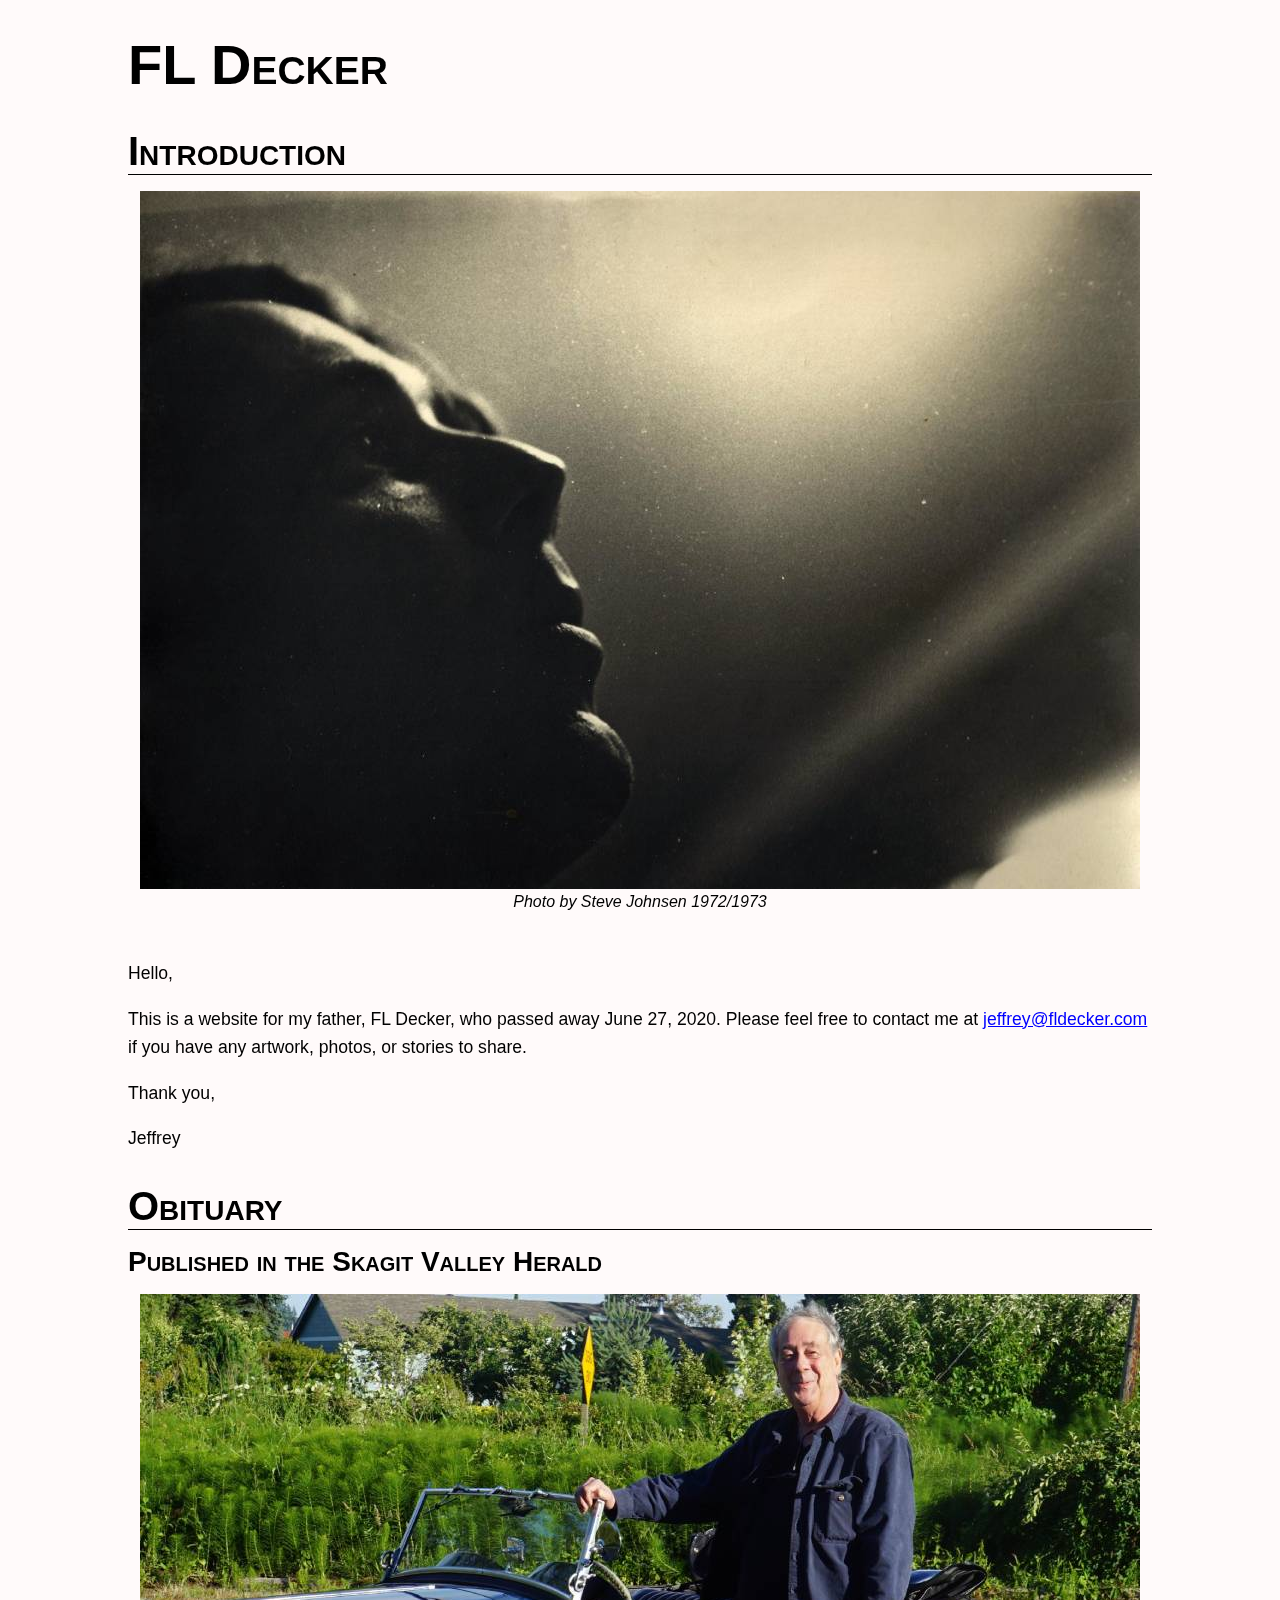
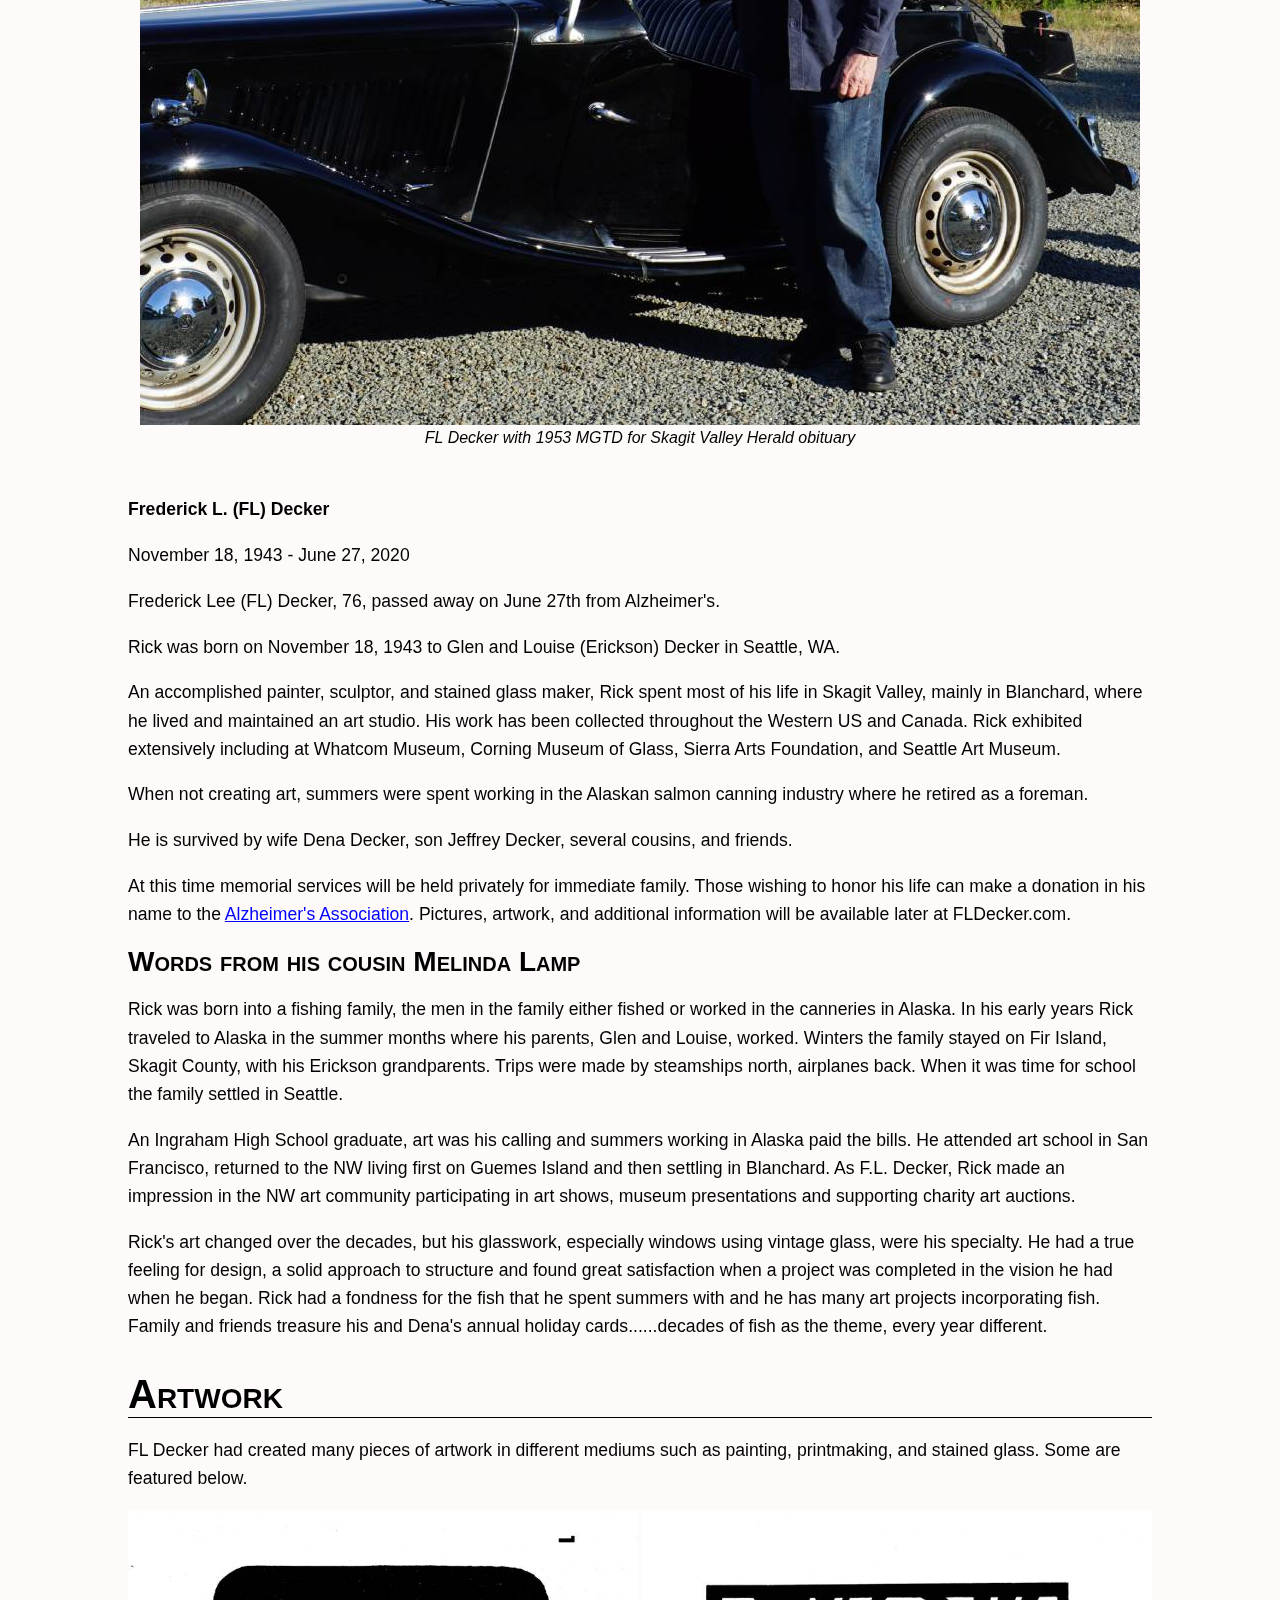
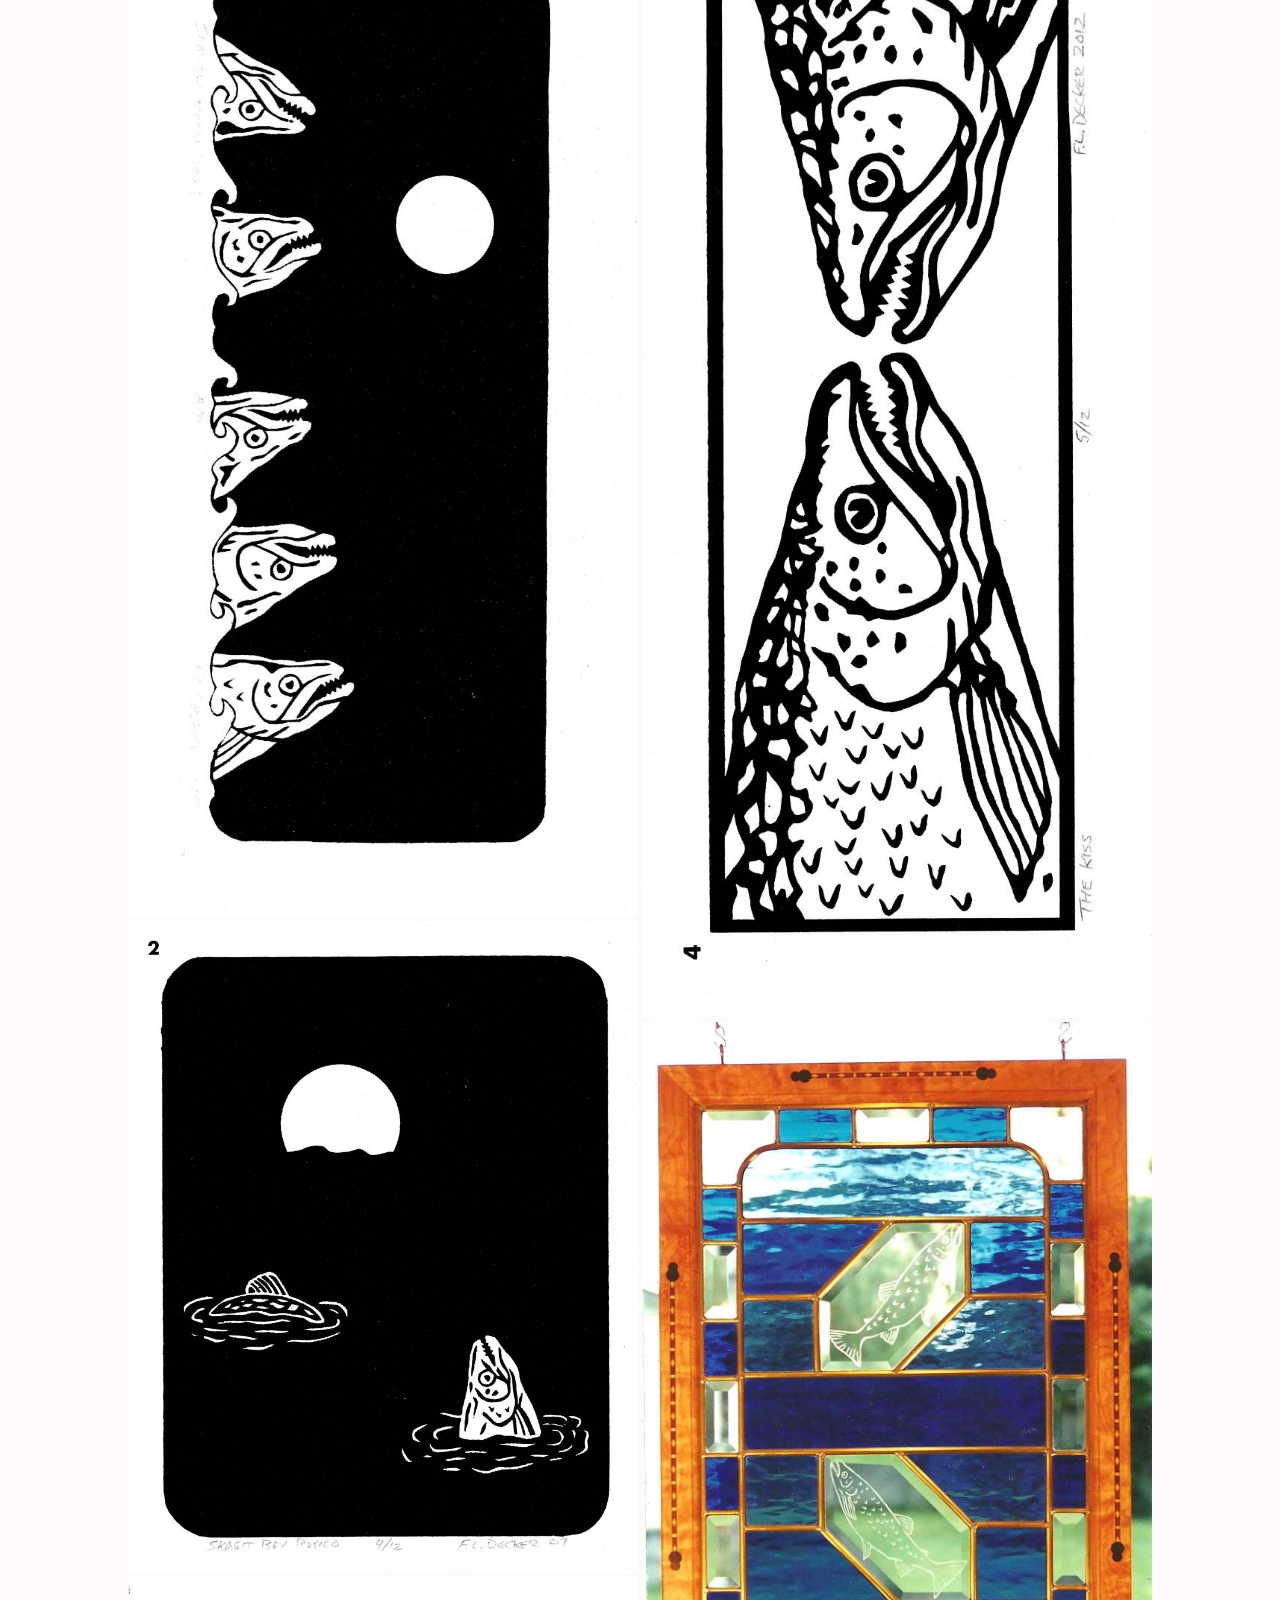
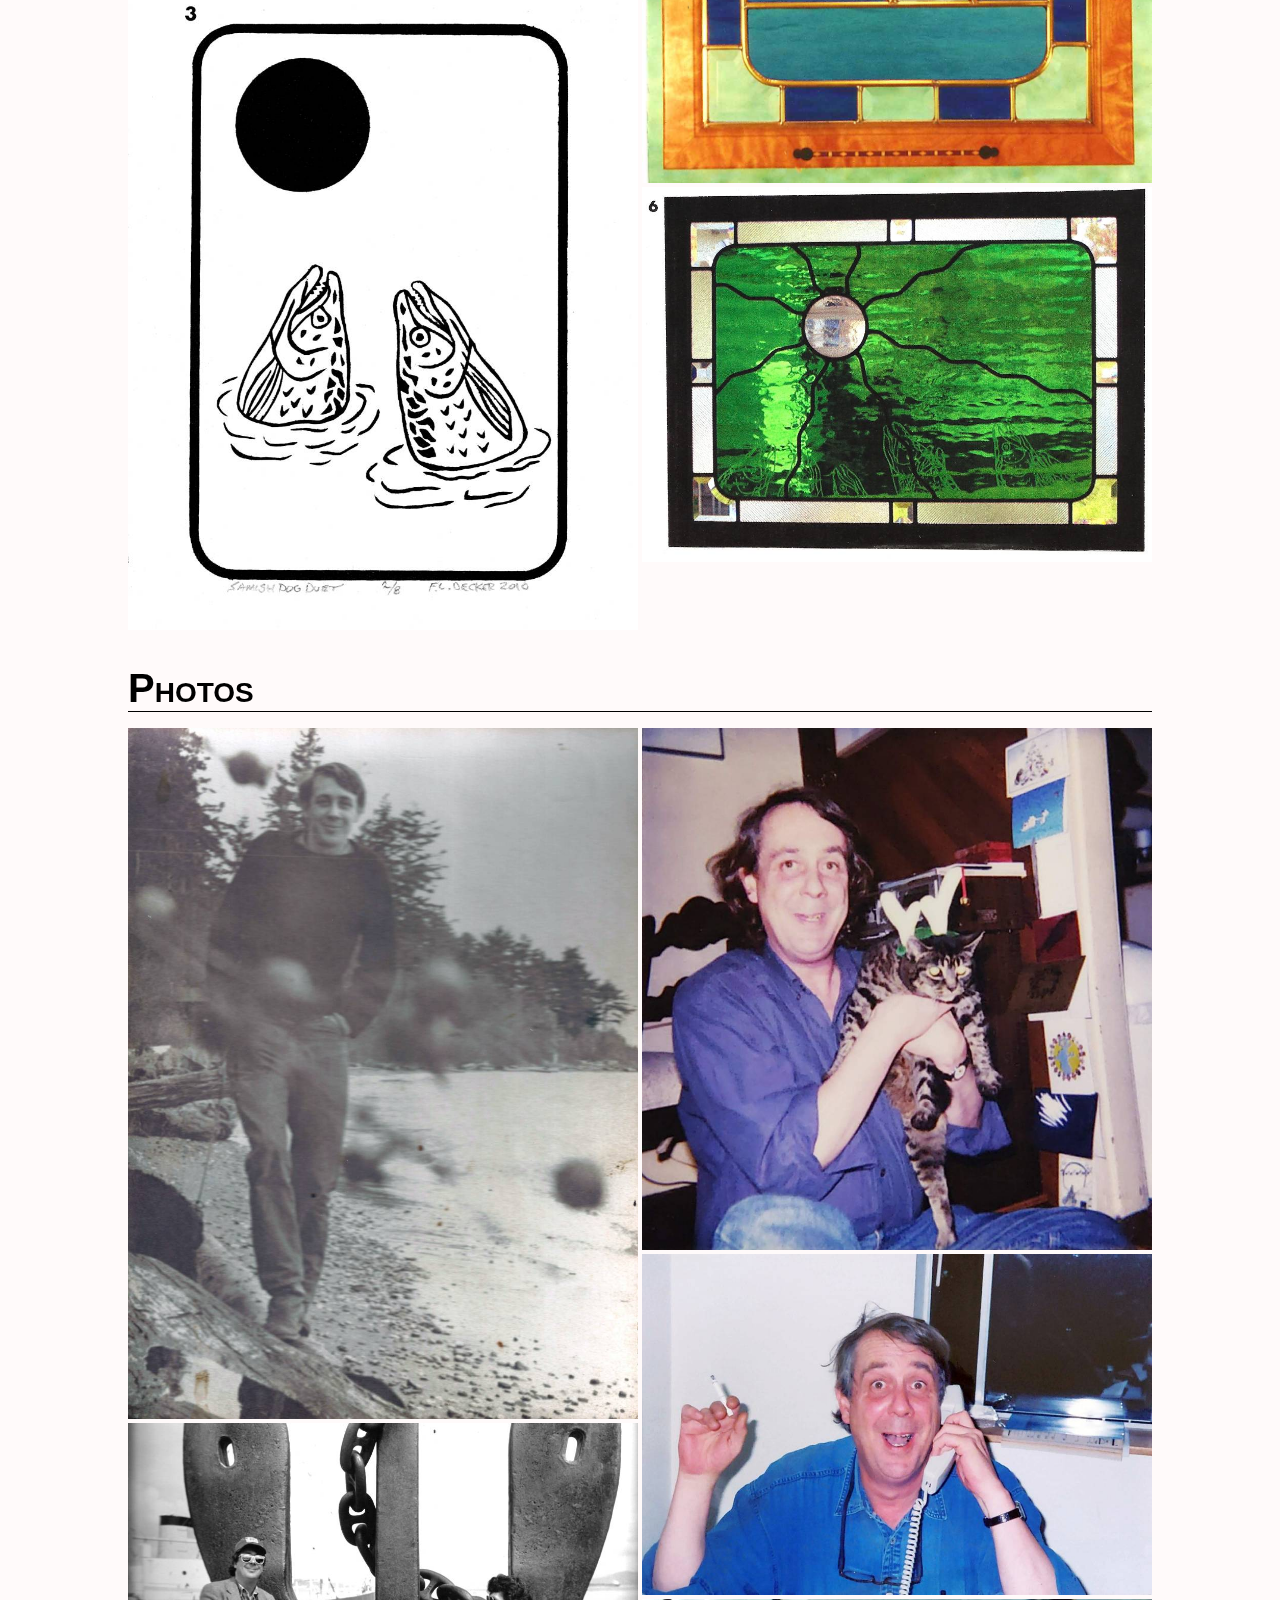
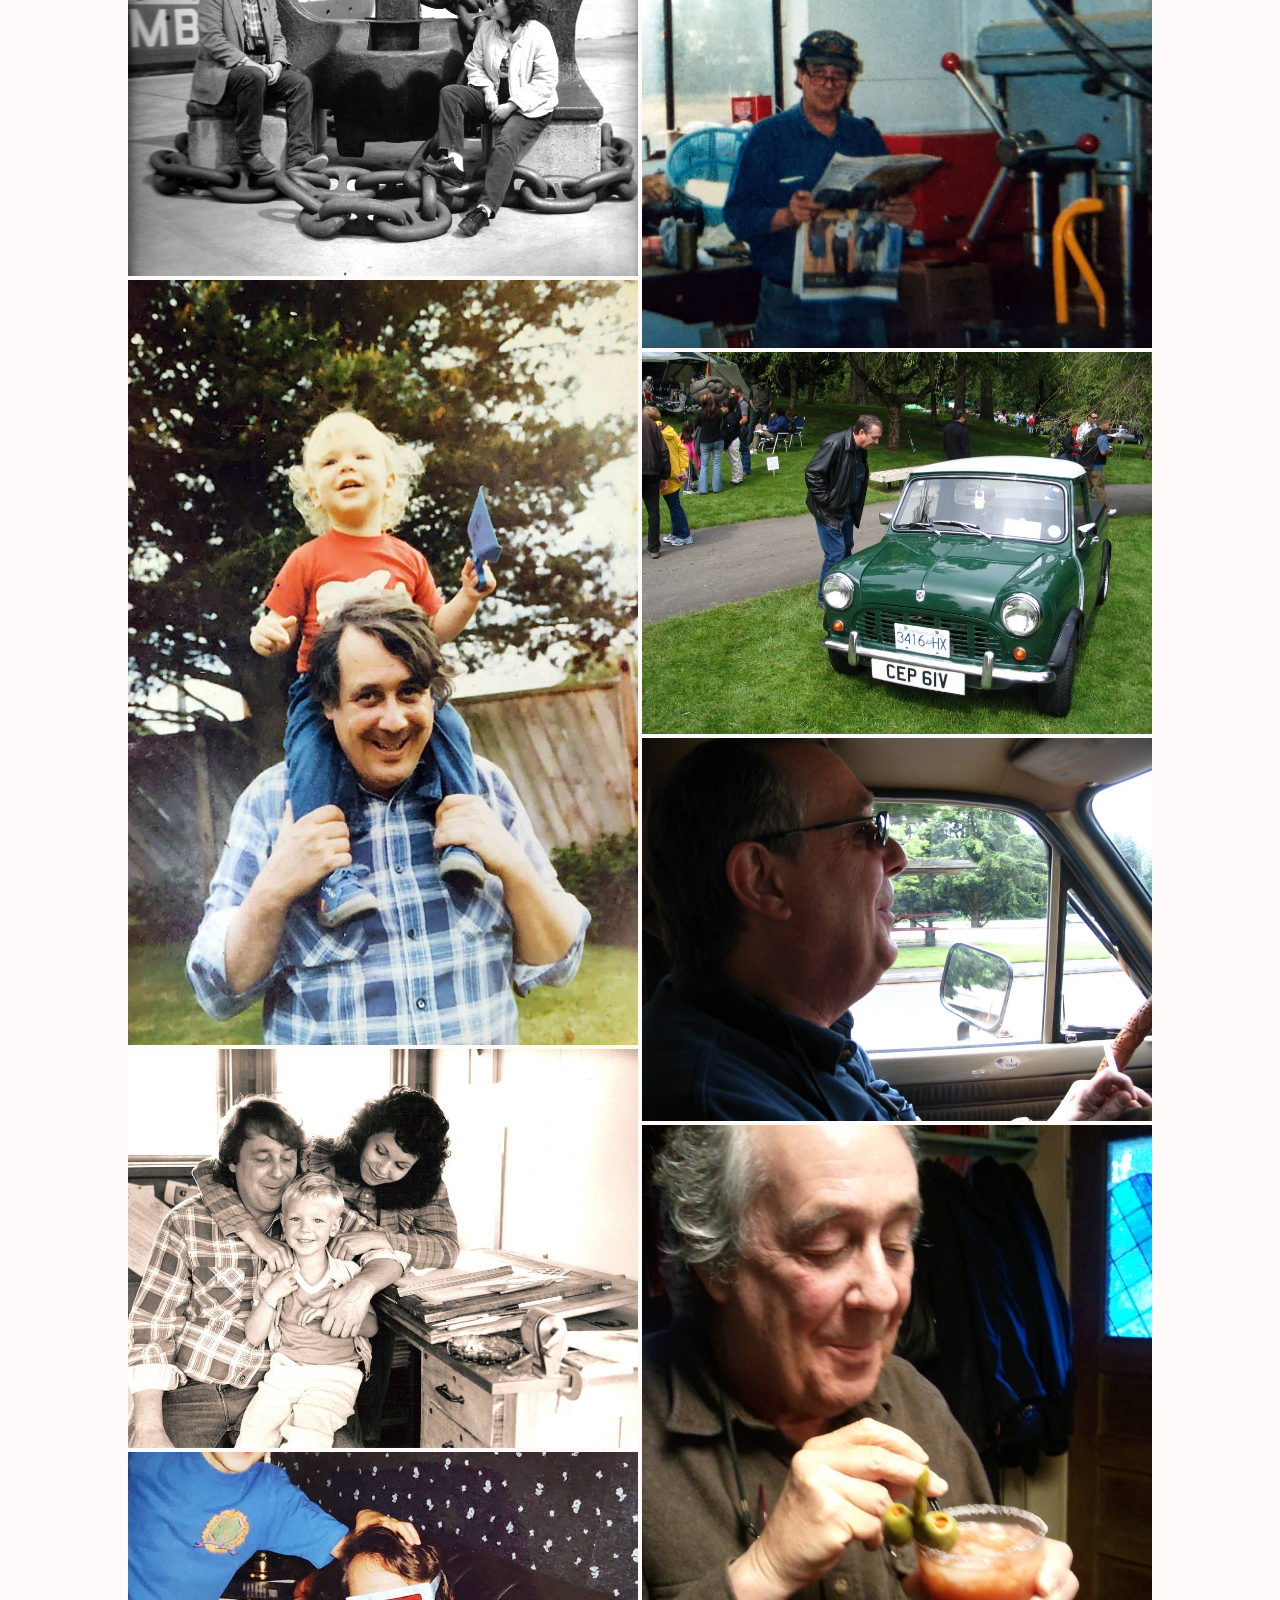
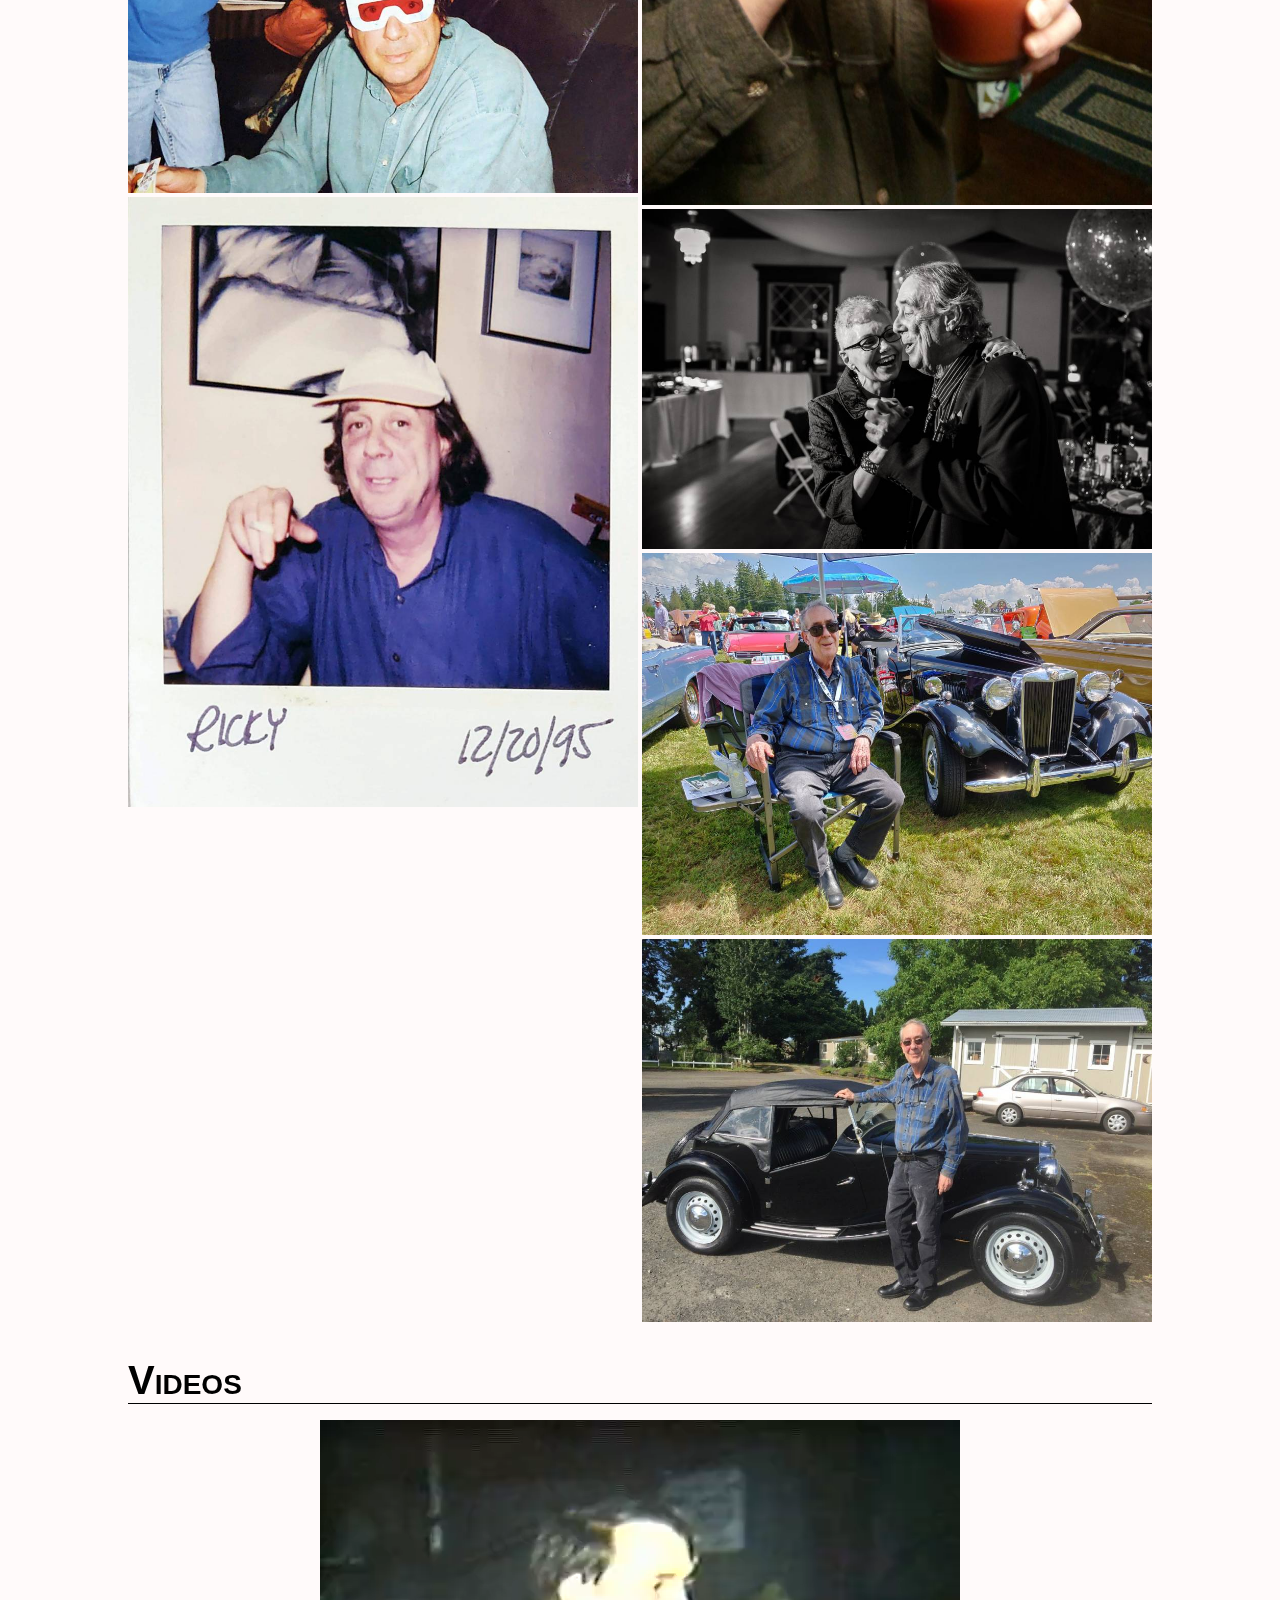
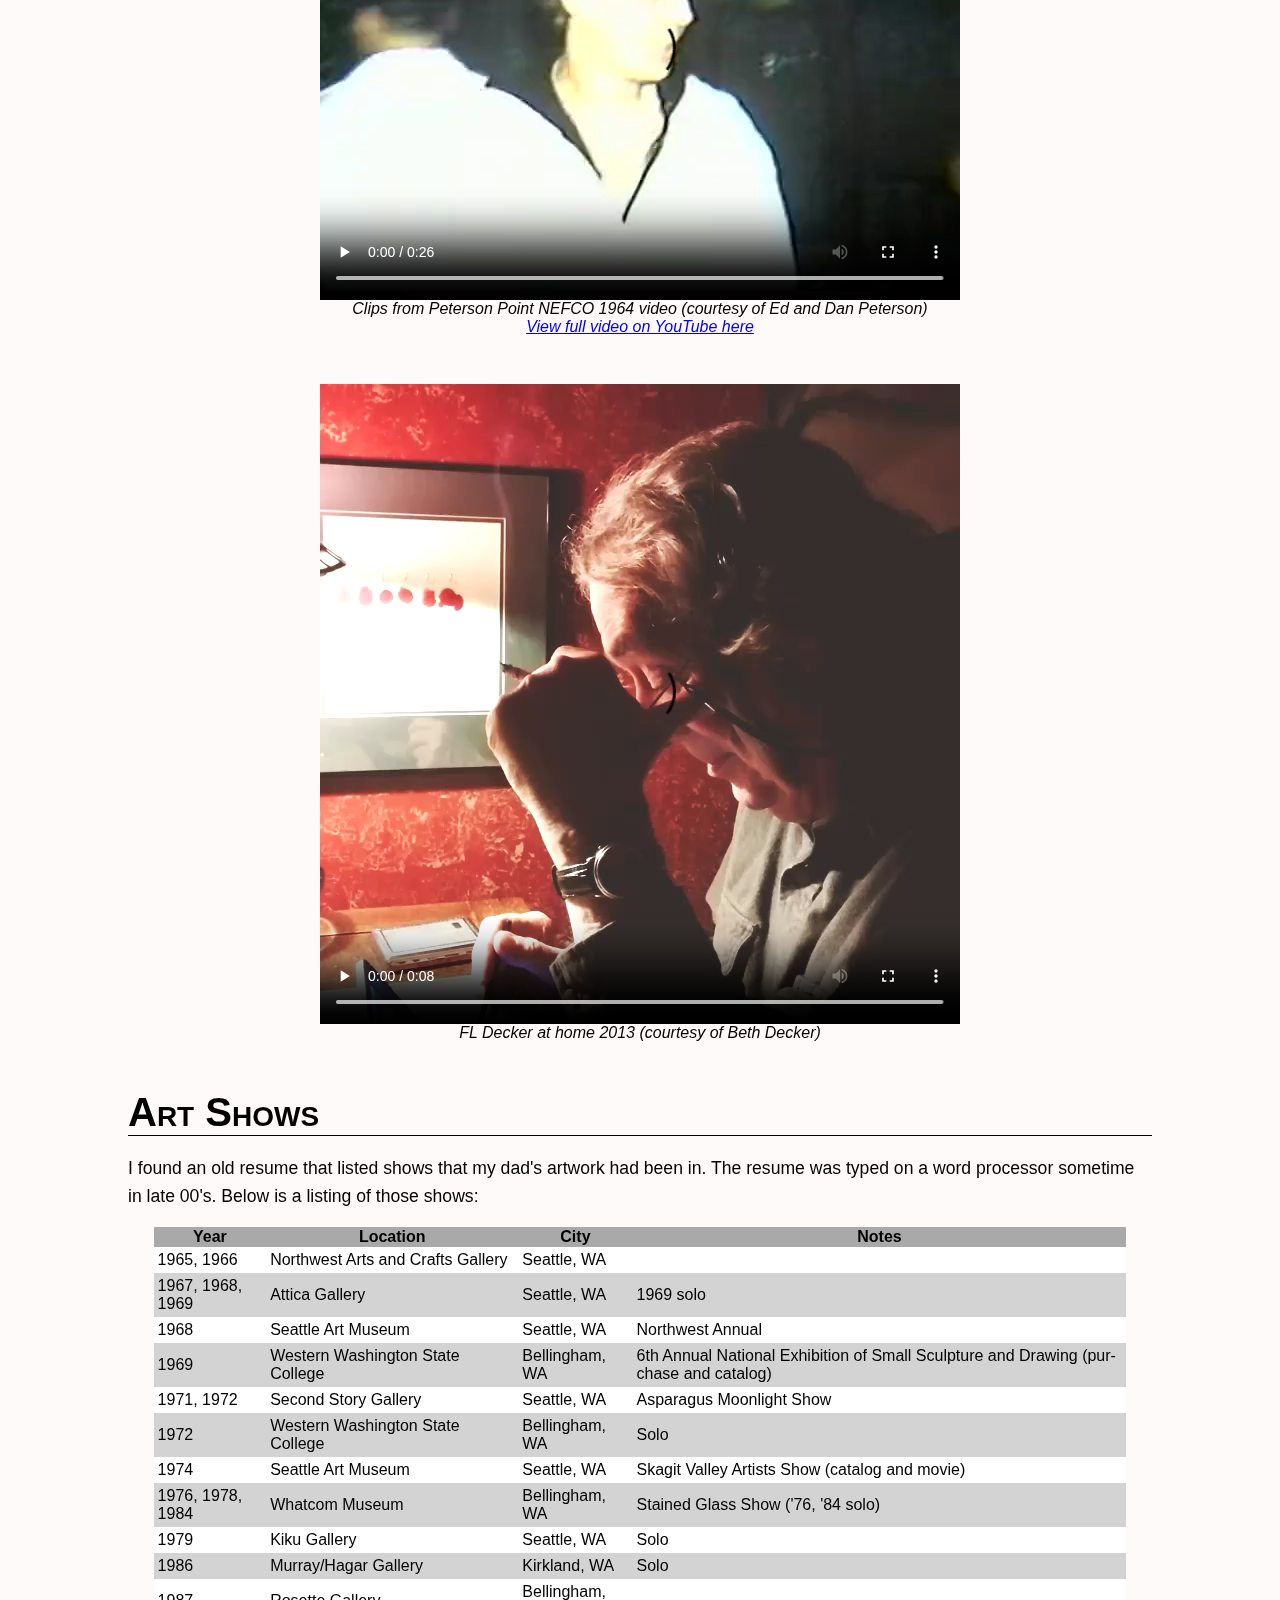
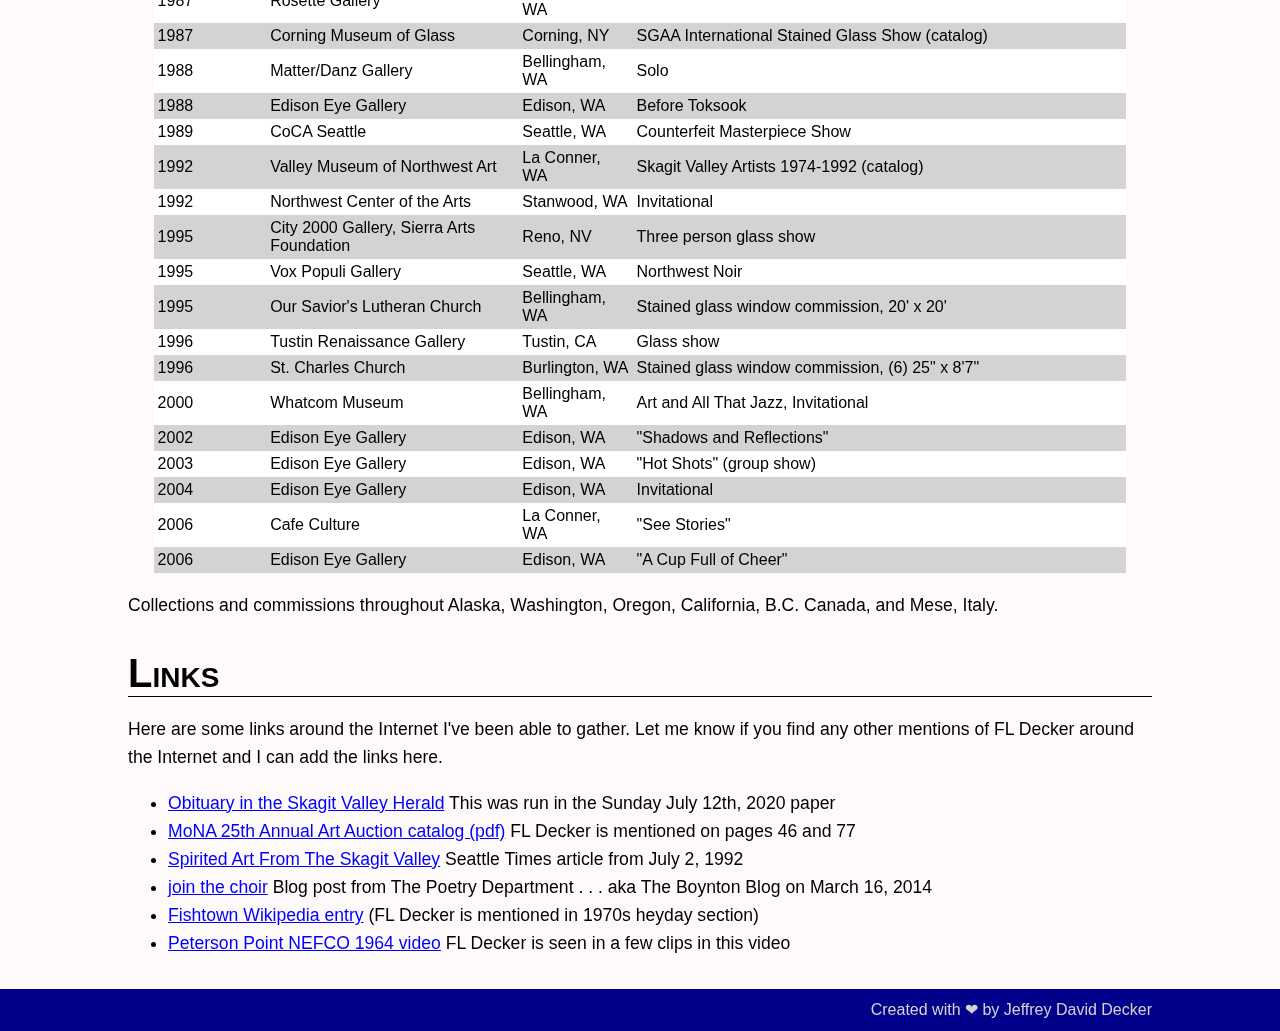
==== index.html @ d223892b "Fixed capitalization in alt text" ====
<!DOCTYPE html>
<html lang="en" id="top">
    <head>
        <title>FL Decker</title>
        <meta charset="utf-8">
        <link rel="icon" type="image/x-icon" herf="/favicon.ico">
        <link rel="stylesheet" href="/style.css">
        <meta name="viewport" content="width=device-width, initial-scale=1">
        <meta name="description" content="FL Decker was an accomplished painter, sculptor, and stained glass maker from Skagit Valley. He passed away June 27, 2020.">
        <meta name="keywords" content="FL Decker, F.L. Decker, Frederick L Decker, Frederick Lee Decker, Rick Decker">
        <meta name="author" content="Jeffrey David Decker">
        <meta property="og:image" content="https://www.fldecker.com/fldecker%20photo%20by%20steve%20johnsen%201972%20or%201973.jpg">
        <meta property="og:title" content="FL Decker">
        <meta property="og:description" content="FL Decker was an accomplished painter, sculptor, and stained glass maker from Skagit Valley. He passed away June 27, 2020.">
        <meta property="og:url" content="https://www.fldecker.com">
        <meta property="og:type" content="profile">
    </head>
    <body>
        <div class="main">
            <header>
                <h1>FL Decker</h1>
            </header>
            <main>
                <h2 id="introduction">Introduction</h2>
                <figure class="image-caption">
                    <img src="/fldecker%20photo%20by%20steve%20johnsen%201972%20or%201973.jpg" title="Photo by Steve Johnsen 1972/1973" alt="FL Decker staring to the upper right in a grainy sepia toned photograph">
                    <figcaption>Photo by Steve Johnsen 1972/1973</figcaption>
                </figure>
                <p>Hello,</p>
                <p>This is a website for my father, FL Decker, who passed away June 27, 2020. Please feel free to contact me at <a href="mailto:jeffrey@fldecker.com">jeffrey@fldecker.com</a> if you have any artwork, photos, or stories to share.</p>
                <p>Thank you,</p>
                <p>Jeffrey</p>

                <h2 id="obituary">Obituary</h2>
                <h3>Published in the Skagit Valley Herald</h3>
                <figure class="image-caption">
                    <img src="/fldecker%201953mgtd%20obituary%20photo.jpg" title="FL Decker with 1953 MGTD for Skagit Valley Herald obituary" alt="FL Decker standing next to his 1953 MGTD in a gravel parking lot">
                    <figcaption>FL Decker with 1953 MGTD for Skagit Valley Herald obituary</figcaption>
                </figure>
                <p><strong>Frederick L. (FL) Decker</strong></p>
                <p>November 18, 1943 - June 27, 2020</p>
                <p>Frederick Lee (FL) Decker, 76, passed away on June 27th from Alzheimer's.</p>
                <p>Rick was born on November 18, 1943 to Glen and Louise (Erickson) Decker in Seattle, WA.</p>
                <p>An accomplished painter, sculptor, and stained glass maker, Rick spent most of his life in Skagit Valley, mainly in Blanchard, where he lived and maintained an art studio. His work has been collected throughout the Western US and Canada. Rick exhibited extensively including at Whatcom Museum, Corning Museum of Glass, Sierra Arts Foundation, and Seattle Art Museum.</p>
                <p>When not creating art, summers were spent working in the Alaskan salmon canning industry where he retired as a foreman.</p>
                <p>He is survived by wife Dena Decker, son Jeffrey Decker, several cousins, and friends.</p>
                <p>At this time memorial services will be held privately for immediate family. Those wishing to honor his life can make a donation in his name to the <a href="https://www.alz.org/alzwa">Alzheimer's Association</a>. Pictures, artwork, and additional information will be available later at FLDecker.com.</p>

                <h3>Words from his cousin Melinda Lamp</h3>
                <p>Rick was born into a fishing family, the men in the family either fished or worked in the canneries in Alaska. In his early years Rick traveled to Alaska in the summer months where his parents, Glen and Louise, worked. Winters the family stayed on Fir Island, Skagit County, with his Erickson grandparents. Trips were made by steamships north, airplanes back. When it was time for school the family settled in Seattle.</p>
                <p>An Ingraham High School graduate, art was his calling and summers working in Alaska paid the bills. He attended art school in San Francisco, returned to the NW living first on Guemes Island and then settling in Blanchard. As F.L. Decker, Rick made an impression in the NW art community participating in art shows, museum presentations and supporting charity art auctions.</p>
                <p>Rick's art changed over the decades, but his glasswork, especially windows using vintage glass, were his specialty. He had a true feeling for design, a solid approach to structure and found great satisfaction when a project was completed in the vision he had when he began. Rick had a fondness for the fish that he spent summers with and he has many art projects incorporating fish. Family and friends treasure his and Dena's annual holiday cards......decades of fish as the theme, every year different.</p>

                <h2 id="artwork">Artwork</h2>
                <p>FL Decker had created many pieces of artwork in different mediums such as painting, printmaking, and stained glass. Some are featured below.</p>
                <div class="image-grid">
                    <img src="/artwork/1.%20Samish%20Moon%20Dogs.jpg" title="&quot;Samish Moon Dogs&quot; edition of 12, matted and framed 8&quot; x 13&quot;" alt="Black and white print with 5 salmon heads looking at a moon" loading="lazy">
                    <img src="/artwork/2.%20Skagit%20Bay%20Romeo.jpg" title="&quot;Skagit Bay Romeo&quot; edition of 12, matted and framed 11½&quot; x 9½&quot;" alt="Black and white print with a salmon that has it's head out of the water looking at a moon" loading="lazy">
                    <img src="/artwork/3.%20Samish%20Dog%20Duet.jpg" title="&quot;Samish Dog Duet&quot; edition of 8, matted and framed 8½&quot; x 11&quot;" alt="Black and white print with two salmon with just their heads out of the water looking at the moon" loading="lazy">
                    <img src="/artwork/4.%20The%20Kiss.jpg" title="&quot;The Kiss&quot; edition of 8, matted and framed 8&quot; x 13&quot;" alt="Black and white print with two salmon facing each other very close" loading="lazy">
                    <img src="/artwork/5.%20On%20The%20Way%20Home.jpg" title="&quot;On The Way Home&quot; stained, beveled, etched glass, brass came. Frame: maple with inlays. Size: 27½&quot;h x 18½&quot;w" alt="Photograph of a stained glass window featuring two salmon in it" loading="lazy">
                    <img src="/artwork/6.%20Samish%20Moon%20Dogs.jpg" title="&quot;Samish Moon Dogs&quot; stained, beveled, etched glass, brass came. Frame: oak with inlays. Size: 22½&quot;h x 30½&quot;w" alt="Photograph of a stained glass window with 5 salmon heads looking at a moon" loading="lazy">
                </div>

                <h2 id="photos">Photos</h2>
                <div class="image-grid">
                    <img src="/photos/guemes%20in%20his%2020s.jpg" title="Guemes Island in his 20's" alt="FL Decker walking along the beach aged in his early 20's" loading="lazy">
                    <img src="/photos/rick%20and%20dena%20anchor.jpg" title="Sitting on large anchor in Astoria, OR with Dena" alt="FL Decker sitting on a large anchor with Dena Decker" loading="lazy">
                    <img src="/photos/carrying%20me.jpg" title="Carrying me as a child" alt="FL Decker carrying me as a young child piggy back style" loading="lazy">
                    <img src="/photos/family%20portrait.jpg" title="Family portrait in his studio office" alt="FL Decker sitting next to Dena Decker with me sitting on his lap as a young child" loading="lazy">
                    <img src="/photos/red%20glasses.jpg" title="Being silly with red glasses" alt="FL Decker wearing paper red goggles facing the camera while I'm holding his head" loading="lazy">
                    <img src="/photos/hat%201995.jpg" title="Wearing a hat in 1995" alt="FL Decker wearing a hat with artwork behind him in a scanned Polaroid picture" loading="lazy">
                    <img src="/photos/holding%20mama%20kitty%201995.jpg" title="Holding Mama Kitty in 1995" alt="FL Decker holding a tabby cat. The cat is wearing a hat with raindeer antlers." loading="lazy">
                    <img src="/photos/on%20the%20phone.jpg" title="On the phone at work" alt="FL Decker in an office with a phone to his ear, a cigarette in his hand, and an excited expression" loading="lazy">
                    <img src="/photos/working%20in%20petersburg%201999.jpg" title="Working in Petersburg, AK 1999" alt="FL Decker wearing a hat and reading a newspaper in a machine shop" loading="lazy">
                    <img src="/photos/all%20british%20field%20meet%202005.jpg" title="At the All British Field Meet in Vancouver, BC 2005" alt="FL Decker looking at an older Mini Cooper car parked in grass" loading="lazy">
                    <img src="/photos/driving.jpg" title="While driving with photo taken from the passenger side" alt="FL Decker driving a vehicle with sunglasses on" loading="lazy">
                    <img src="/photos/blood%20mary%202011.jpg" title="Drinking a bloody mary in 2011" alt="FL Decker is about a take a sip of a bloody mary drink" loading="lazy">
                    <img src="/photos/wedding%20reception%202017.jpg" title="At my wedding reception 2017" alt="FL Decker and Dena Decker slow dancing" loading="lazy">
                    <img src="/photos/skagit%20valley%20casino%20car%20show%202019.jpg" title="Skagit Valley Casino car show in 2019" alt="FL Decker sitting in a camping chair next to his MGTD that is parked in the grass" loading="lazy">
                    <img src="/photos/with%20mgtd%202.jpg" title="Picture with his 1953 MGTD" alt="FL Decker standing next to his MGTD in a parking lot" loading="lazy">
                </div>

                <h2 id="videos">Videos</h2>
                <figure class="image-caption">
                    <video controls preload="metadata">
                        <source src="/videos/peterson%20point%20nefco%201964%20fldecker%20clip.mp4" type="video/mp4">
                        <p>Sorry, your browser doesn't support embedded videos. <a href="/videos/peterson%20point%20nefco%201964%20fldecker%20clip.mp4">You can download the video here.</a></p>
                    </video>
                    <figcaption>Clips from Peterson Point NEFCO 1964 video (courtesy of Ed and Dan Peterson)<br><a href="https://www.youtube.com/watch?v=AKhd-8SLKMs">View full video on YouTube here</a></figcaption>
                </figure>

                <figure class="image-caption">
                    <video controls preload="metadata">
                        <source src="/videos/fldecker%20at%20home%202013.mp4" type="video/mp4">
                        <p>Sorry, your browser doesn't support embedded videos. <a href="/videos/fldecker%20at%20home%202013.mp4">You can download the video here.</a></p>
                    </video>
                    <figcaption>FL Decker at home 2013 (courtesy of Beth Decker)</figcaption>
                </figure>

                <h2 id="art-shows">Art Shows</h2>
                <p>I found an old resume that listed shows that my dad's artwork had been in. The resume was typed on a word processor sometime in late 00's. Below is a listing of those shows:</p>
                <table>
                    <thead>
                        <tr>
                            <th>Year</th>
                            <th>Location</th>
                            <th>City</th>
                            <th>Notes</th>
                        </tr>
                    </thead>
                    <tbody>
                        <tr>
                            <td>1965, 1966</td>
                            <td>Northwest Arts and Crafts Gallery</td>
                            <td>Seattle, WA</td>
                            <td></td>
                        </tr>
                        <tr>
                            <td>1967, 1968, 1969</td>
                            <td>Attica Gallery</td>
                            <td>Seattle, WA</td>
                            <td>1969 solo</td>
                        </tr>
                        <tr>
                            <td>1968</td>
                            <td>Seattle Art Museum</td>
                            <td>Seattle, WA</td>
                            <td>Northwest Annual</td>
                        </tr>
                        <tr>
                            <td>1969</td>
                            <td>Western Washington State College</td>
                            <td>Bellingham, WA</td>
                            <td>6th Annual National Exhibition of Small Sculpture and Drawing (purchase and catalog)</td>
                        </tr>
                        <tr>
                            <td>1971, 1972</td>
                            <td>Second Story Gallery</td>
                            <td>Seattle, WA</td>
                            <td>Asparagus Moonlight Show</td>
                        </tr>
                        <tr>
                            <td>1972</td>
                            <td>Western Washington State College</td>
                            <td>Bellingham, WA</td>
                            <td>Solo</td>
                        </tr>
                        <tr>
                            <td>1974</td>
                            <td>Seattle Art Museum</td>
                            <td>Seattle, WA</td>
                            <td>Skagit Valley Artists Show (catalog and movie)</td>
                        </tr>
                        <tr>
                            <td>1976, 1978, 1984</td>
                            <td>Whatcom Museum</td>
                            <td>Bellingham, WA</td>
                            <td>Stained Glass Show ('76, '84 solo)</td>
                        </tr>
                        <tr>
                            <td>1979</td>
                            <td>Kiku Gallery</td>
                            <td>Seattle, WA</td>
                            <td>Solo</td>
                        </tr>
                        <tr>
                            <td>1986</td>
                            <td>Murray/Hagar Gallery</td>
                            <td>Kirkland, WA</td>
                            <td>Solo</td>
                        </tr>
                        <tr>
                            <td>1987</td>
                            <td>Rosette Gallery</td>
                            <td>Bellingham, WA</td>
                            <td></td>
                        </tr>
                        <tr>
                            <td>1987</td>
                            <td>Corning Museum of Glass</td>
                            <td>Corning, NY</td>
                            <td>SGAA International Stained Glass Show (catalog)</td>
                        </tr>
                        <tr>
                            <td>1988</td>
                            <td>Matter/Danz Gallery</td>
                            <td>Bellingham, WA</td>
                            <td>Solo</td>
                        </tr>
                        <tr>
                            <td>1988</td>
                            <td>Edison Eye Gallery</td>
                            <td>Edison, WA</td>
                            <td>Before Toksook</td>
                        </tr>
                        <tr>
                            <td>1989</td>
                            <td>CoCA Seattle</td>
                            <td>Seattle, WA</td>
                            <td>Counterfeit Masterpiece Show</td>
                        </tr>
                        <tr>
                            <td>1992</td>
                            <td>Valley Museum of Northwest Art</td>
                            <td>La Conner, WA</td>
                            <td>Skagit Valley Artists 1974-1992 (catalog)</td>
                        </tr>
                        <tr>
                            <td>1992</td>
                            <td>Northwest Center of the Arts</td>
                            <td>Stanwood, WA</td>
                            <td>Invitational</td>
                        </tr>
                        <tr>
                            <td>1995</td>
                            <td>City 2000 Gallery, Sierra Arts Foundation</td>
                            <td>Reno, NV</td>
                            <td>Three person glass show</td>
                        </tr>
                        <tr>
                            <td>1995</td>
                            <td>Vox Populi Gallery</td>
                            <td>Seattle, WA</td>
                            <td>Northwest Noir</td>
                        </tr>
                        <tr>
                            <td>1995</td>
                            <td>Our Savior's Lutheran Church</td>
                            <td>Bellingham, WA</td>
                            <td>Stained glass window commission, 20' x 20'</td>
                        </tr>
                        <tr>
                            <td>1996</td>
                            <td>Tustin Renaissance Gallery</td>
                            <td>Tustin, CA</td>
                            <td>Glass show</td>
                        </tr>
                        <tr>
                            <td>1996</td>
                            <td>St. Charles Church</td>
                            <td>Burlington, WA</td>
                            <td>Stained glass window commission, (6) 25" x 8'7"</td>
                        </tr>
                        <tr>
                            <td>2000</td>
                            <td>Whatcom Museum</td>
                            <td>Bellingham, WA</td>
                            <td>Art and All That Jazz, Invitational</td>
                        </tr>
                        <tr>
                            <td>2002</td>
                            <td>Edison Eye Gallery</td>
                            <td>Edison, WA</td>
                            <td>"Shadows and Reflections"</td>
                        </tr>
                        <tr>
                            <td>2003</td>
                            <td>Edison Eye Gallery</td>
                            <td>Edison, WA</td>
                            <td>"Hot Shots" (group show)</td>
                        </tr>
                        <tr>
                            <td>2004</td>
                            <td>Edison Eye Gallery</td>
                            <td>Edison, WA</td>
                            <td>Invitational</td>
                        </tr>
                        <tr>
                            <td>2006</td>
                            <td>Cafe Culture</td>
                            <td>La Conner, WA</td>
                            <td>"See Stories"</td>
                        </tr>
                        <tr>
                            <td>2006</td>
                            <td>Edison Eye Gallery</td>
                            <td>Edison, WA</td>
                            <td>"A Cup Full of Cheer"</td>
                        </tr>
                    </tbody>
                </table>
                <p>Collections and commissions throughout Alaska, Washington, Oregon, California, B.C. Canada, and Mese, Italy.</p>

                <h2 id="links">Links</h2>
                <p>Here are some links around the Internet I've been able to gather. Let me know if you find any other mentions of FL Decker around the Internet and I can add the links here.</p>
                <ul>
                    <li><a href="https://www.legacy.com/obituaries/skagitvalleyherald/obituary.aspx?n=frederick-lee-decker-fl&pid=196468831">Obituary in the Skagit Valley Herald</a> This was run in the Sunday July 12th, 2020 paper</li>
                    <li><a href="links/17MONA003%20Catalog-04-WEB.pdf">MoNA 25th Annual Art Auction catalog (pdf)</a> FL Decker is mentioned on pages 46 and 77</li>
                    <li><a href="https://archive.seattletimes.com/archive/?date=19920702&slug=1500185">Spirited Art From The Skagit Valley</a> Seattle Times article from July 2, 1992</li>
                    <li><a href="https://thepoetrydepartment.wordpress.com/2014/03/16/join-the-choir/">join the choir</a> Blog post from The Poetry Department . . . aka The Boynton Blog on March 16, 2014</li>
                    <li><a href="https://en.wikipedia.org/wiki/Fishtown_(art_colony)#1970s_heyday">Fishtown Wikipedia entry</a> (FL Decker is mentioned in 1970s heyday section)</li>
                    <li><a href="https://www.youtube.com/watch?v=AKhd-8SLKMs">Peterson Point NEFCO 1964 video</a> FL Decker is seen in a few clips in this video</li>
                </ul>
            </main>
        </div>
        <div class="footer">
            <footer>
                <p>Created with ❤ by Jeffrey David Decker</p>
            </footer>
        </div>
    </body>
</html>
---- style.css ----
body {
    /* Use system font */
    font-family: -apple-system, BlinkMacSystemFont, "Segoe UI", Helvetica, Arial, sans-serif, "Apple Color Emoji", "Segoe UI Emoji";
    font-size: 1.1rem;
    color: black;
    background-color: snow;
    margin: 0;
    border: 0;
    padding: 0;
}

/* Layout elements */
header, main, footer {
    width: 90%;
    max-width: 1024px;
    margin: auto;
    display: block; /* Fix for IE11 */
}

.main, .footer {
    width: 100%;
    margin: auto;
}

.footer {
    margin-top: 2rem;
    padding-top: 0.5rem;
    padding-bottom: 0.5rem;
    background-color: darkblue;
    color: lightgray;
    font-size: 1rem;
}

.footer p {
    text-align: right;
    margin: auto;
}

/* Text headings */
h1, h2, h3 {
    margin-top: 2rem;
    margin-bottom: 0rem;
    font-variant: small-caps;
}

h1 {
    font-size: 3.5rem;
}

h2 {
    font-size: 2.5rem;
    border-bottom: 1px solid black;
}

h3 {
    font-size: 1.75rem;
    margin-top: 1rem;
}

a {
    color: blue;
    text-decoration: underline;
}

p, ul {
    line-height: 1.6;
}

table {
    margin-left: auto;
    margin-right: auto;
    border-spacing: 0;
    width: 95%;
    font-size: 1rem;
}

thead > tr {
    background: darkgray;
}

tbody > tr:nth-child(odd) {
    background: white;
}

tbody > tr:nth-child(even) {
    background: lightgray;
}

td {
    padding: 4px;
    hyphens: auto;
}

video {
    max-width: 90%;
    height: auto;
    display: block;
    margin-left: auto;
    margin-right: auto;
    margin-top: 1rem;
}

/* Image grid */
.image-grid {
    margin-top: 1rem;
    line-height: 0px;
    column-count: 2;
    column-gap: 4px;
}

.image-grid > img {
    width: 100%;
    height: auto;
    margin-bottom: 4px;
}

/* Image caption */
.image-caption {
    text-align: center;
    font-size: 1rem;
    font-style: italic;
    margin-left: auto;
    margin-right: auto;
    margin-bottom: 3rem;
}

.image-caption img {
    max-width: 100%;
    height: auto;
}

/* Media queries */
@media screen and (max-width: 425px) {
    .image-grid {
        column-count: 1;
    }
}

@media screen and (max-width: 375px) {
    table {
        font-size: 0.8rem;
    }
}
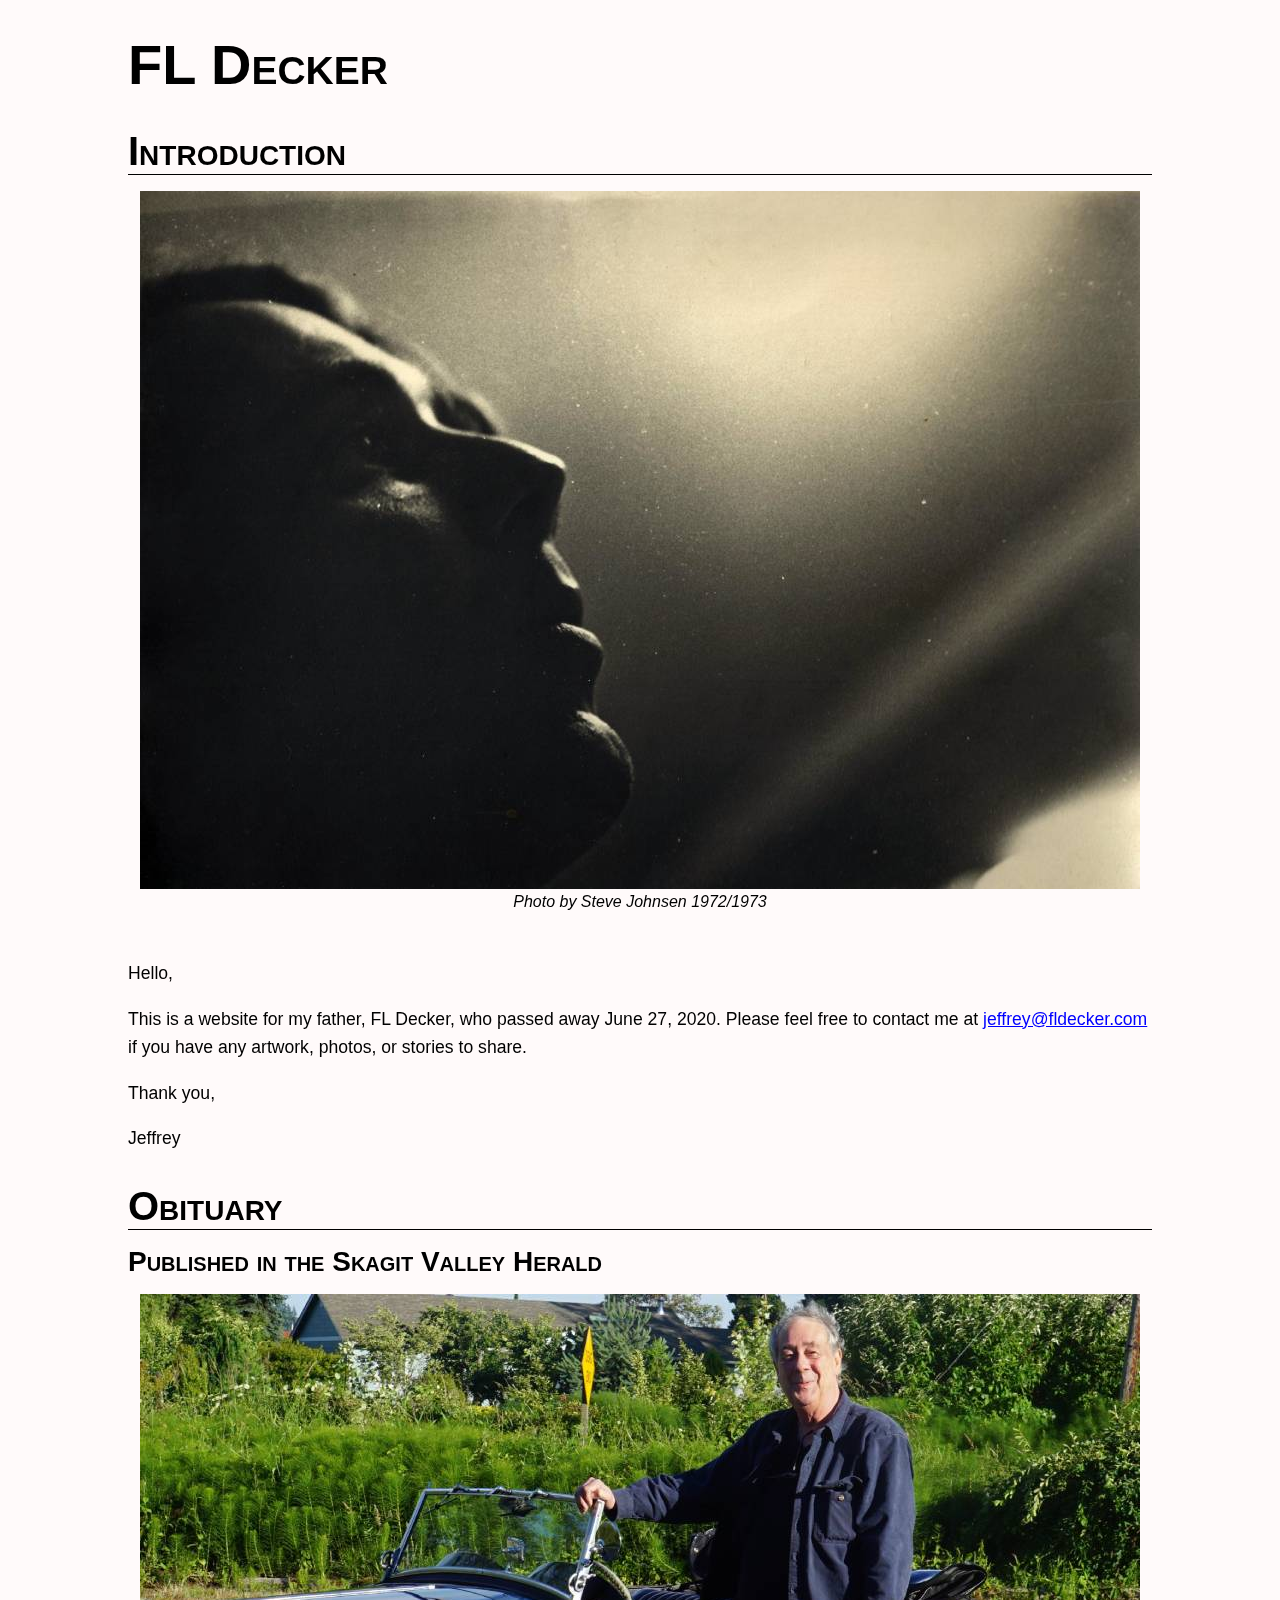
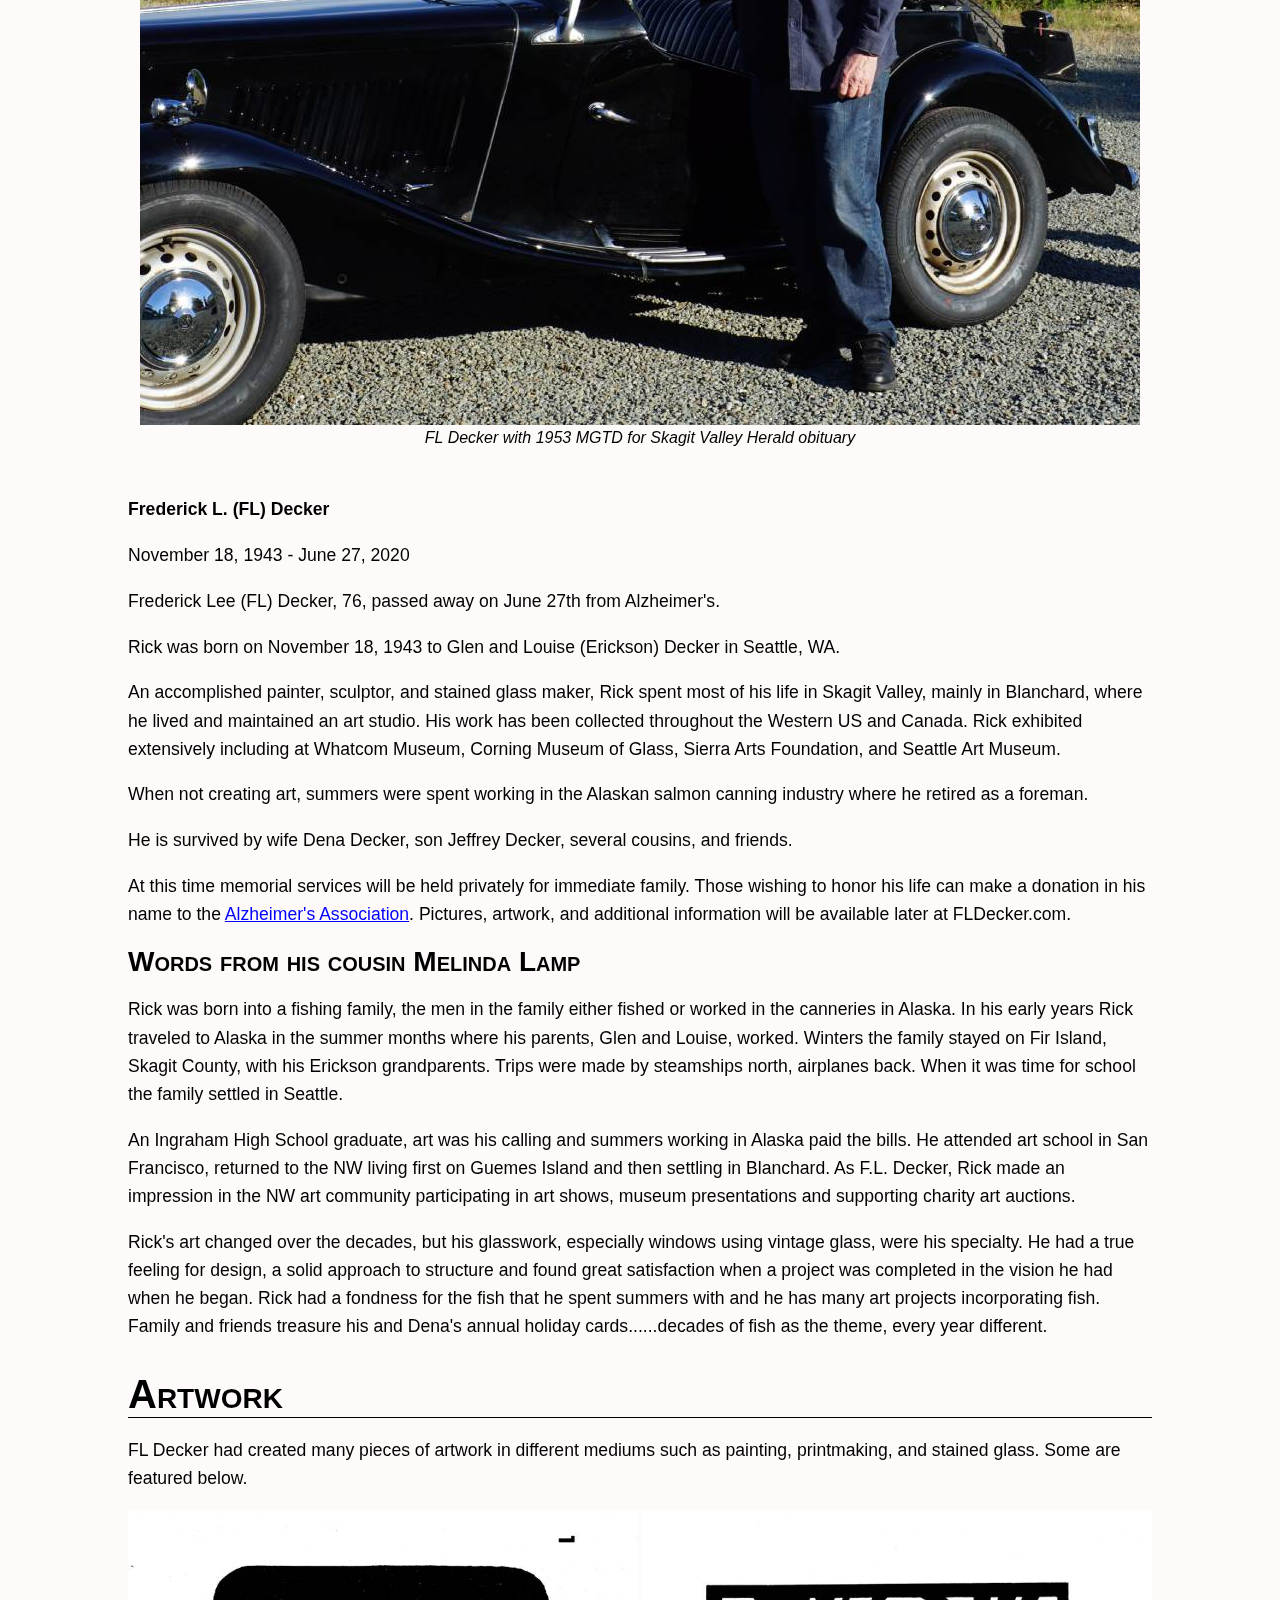
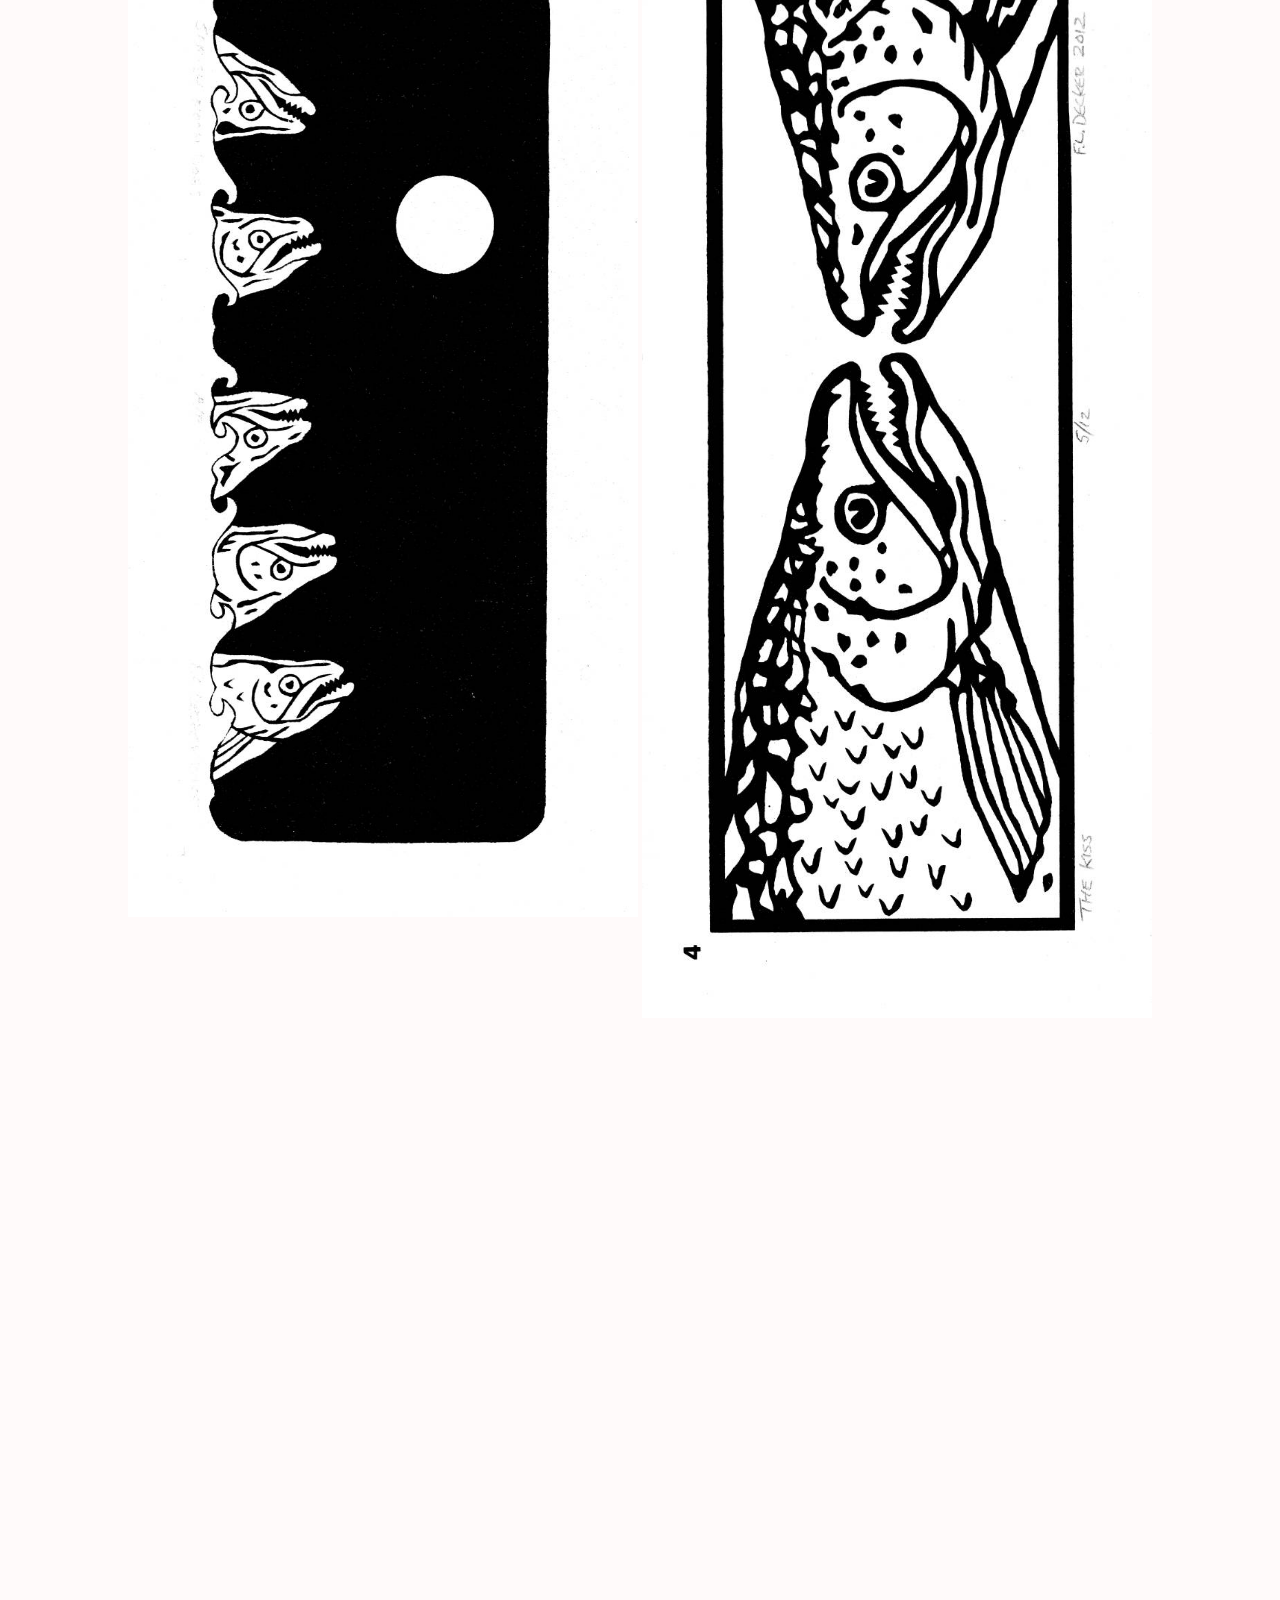
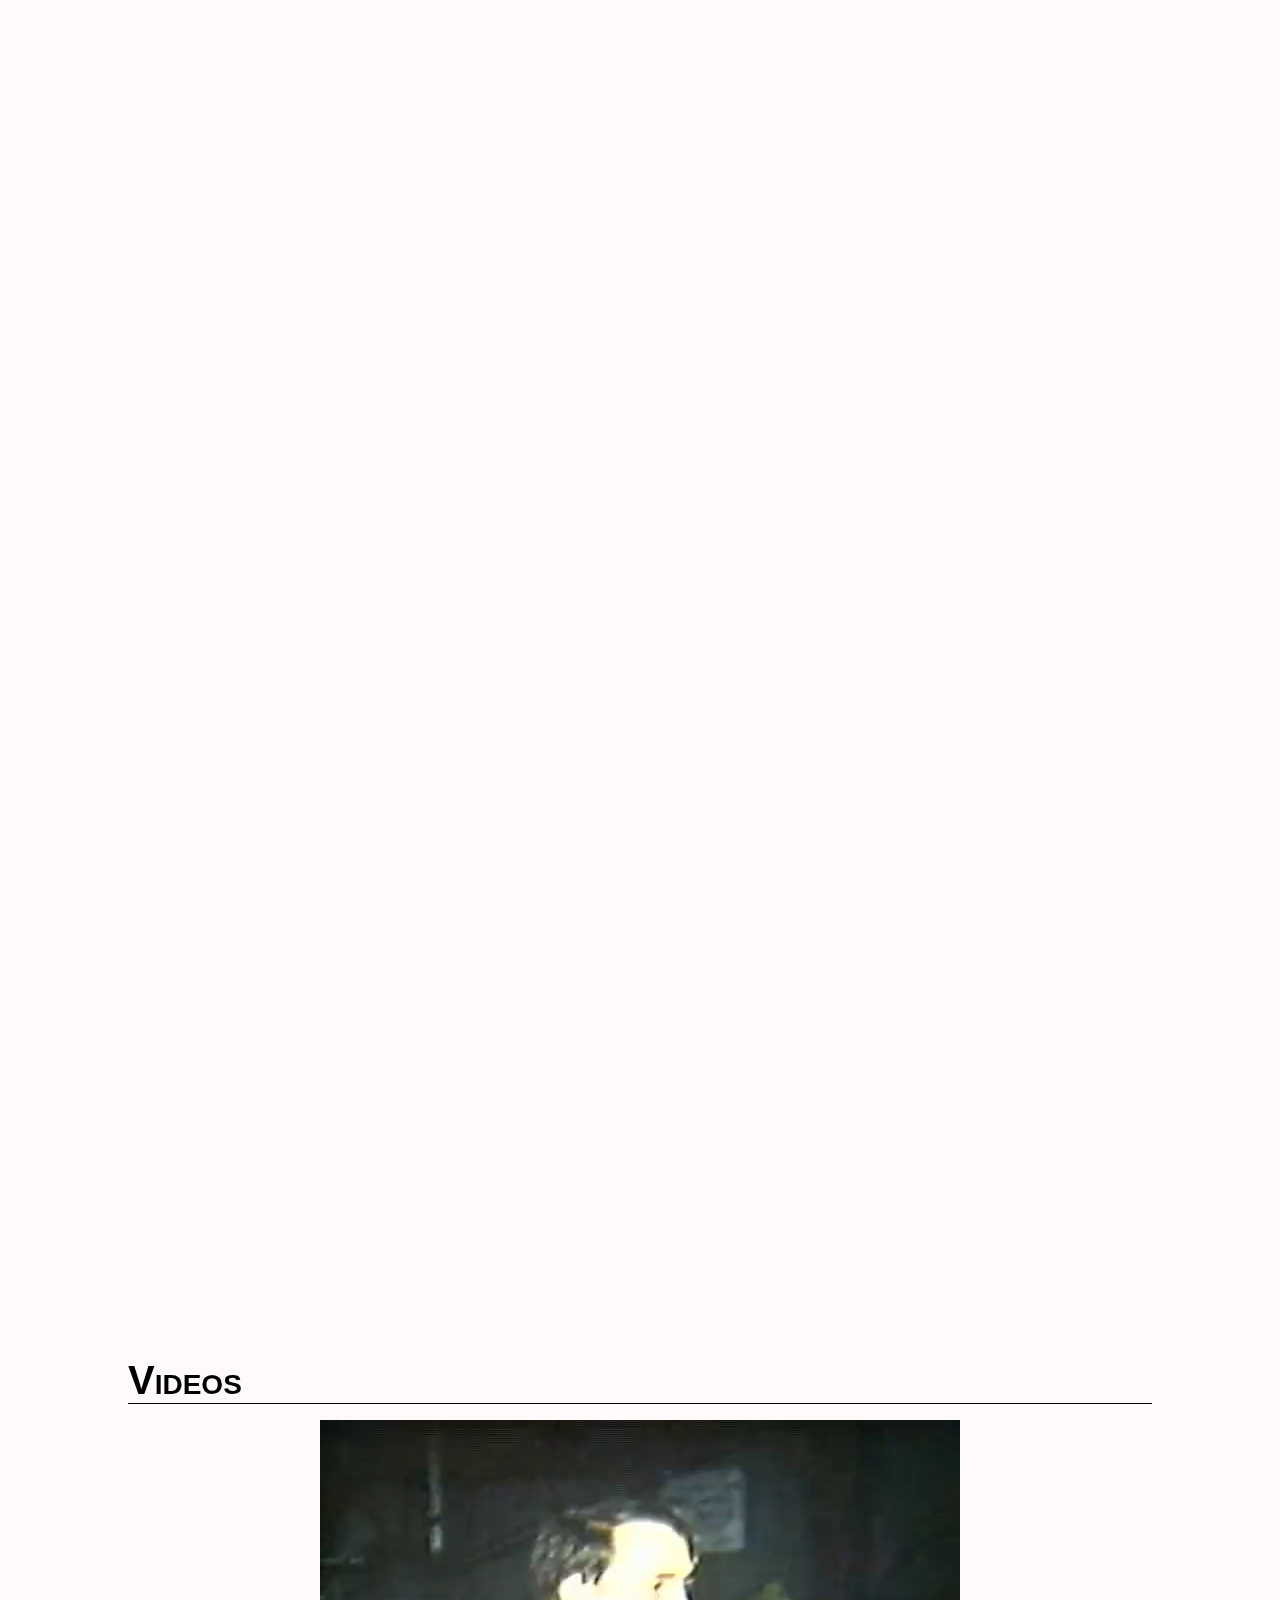
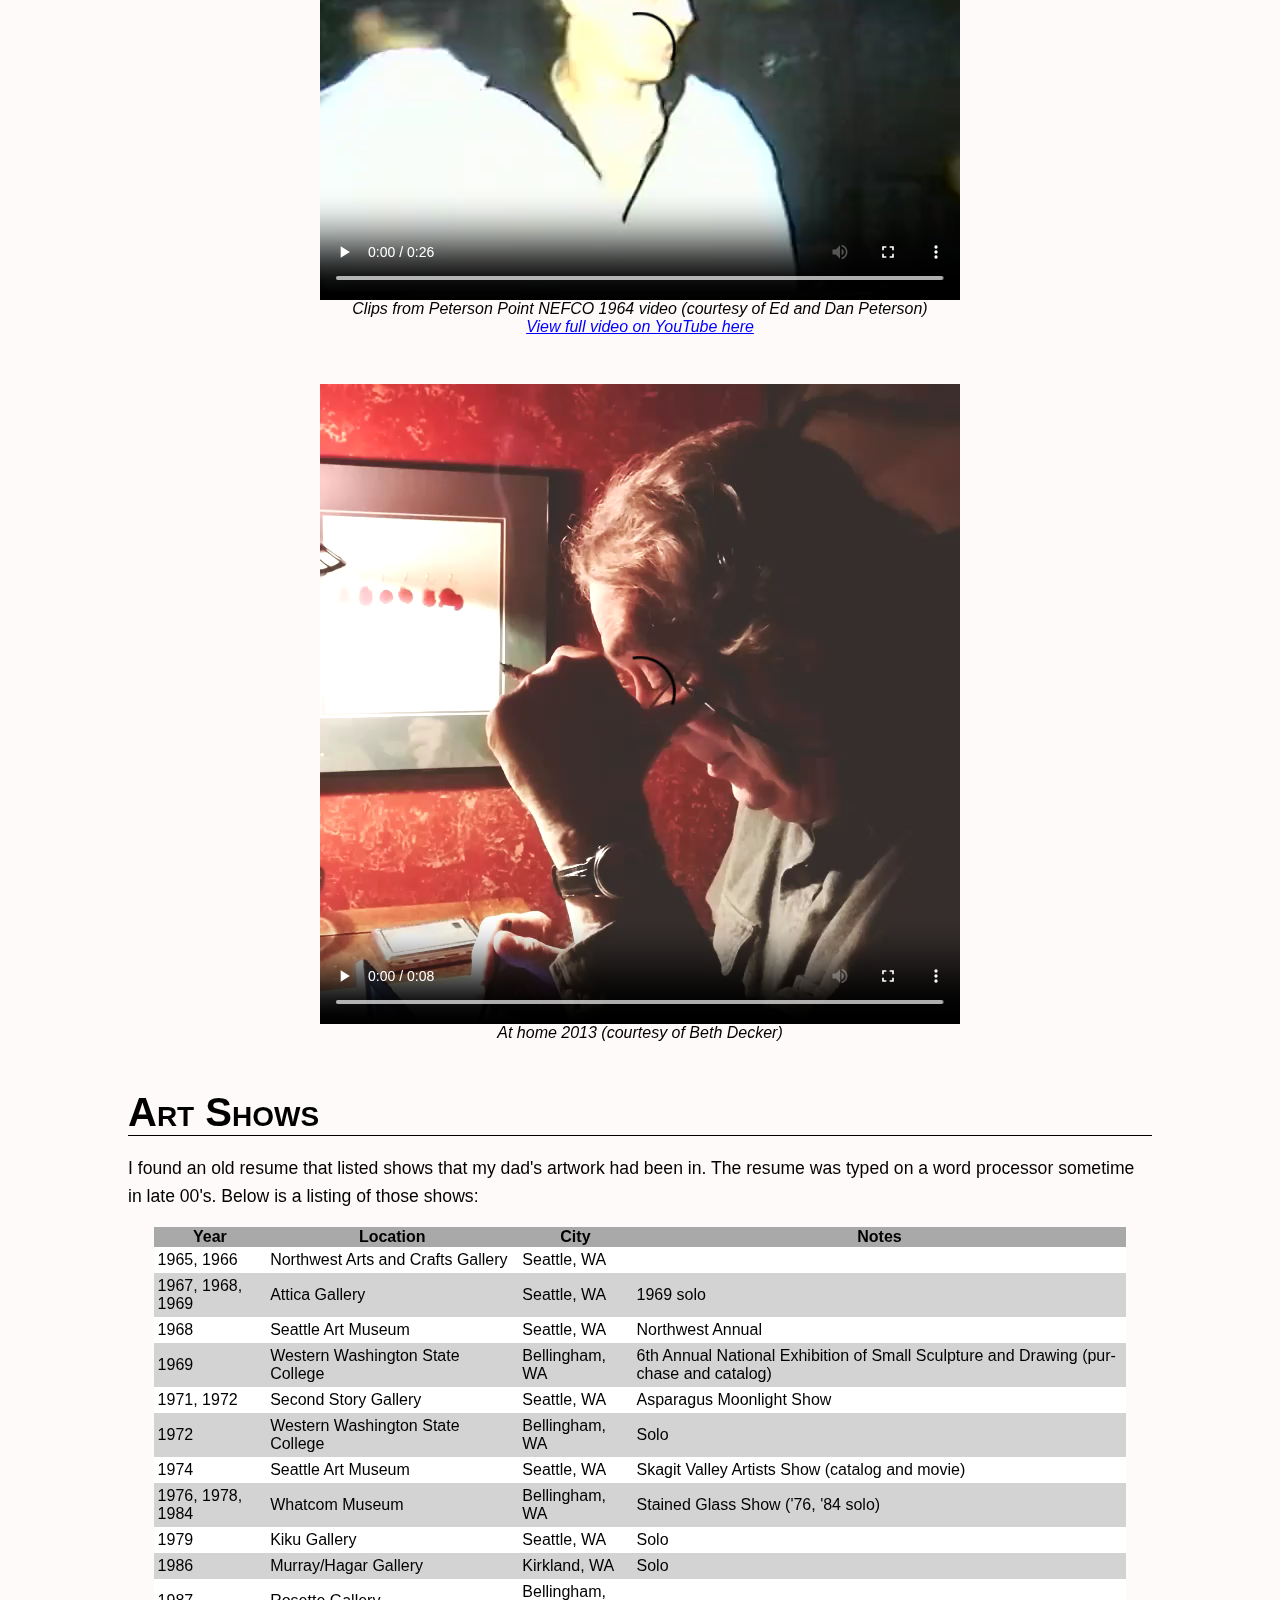
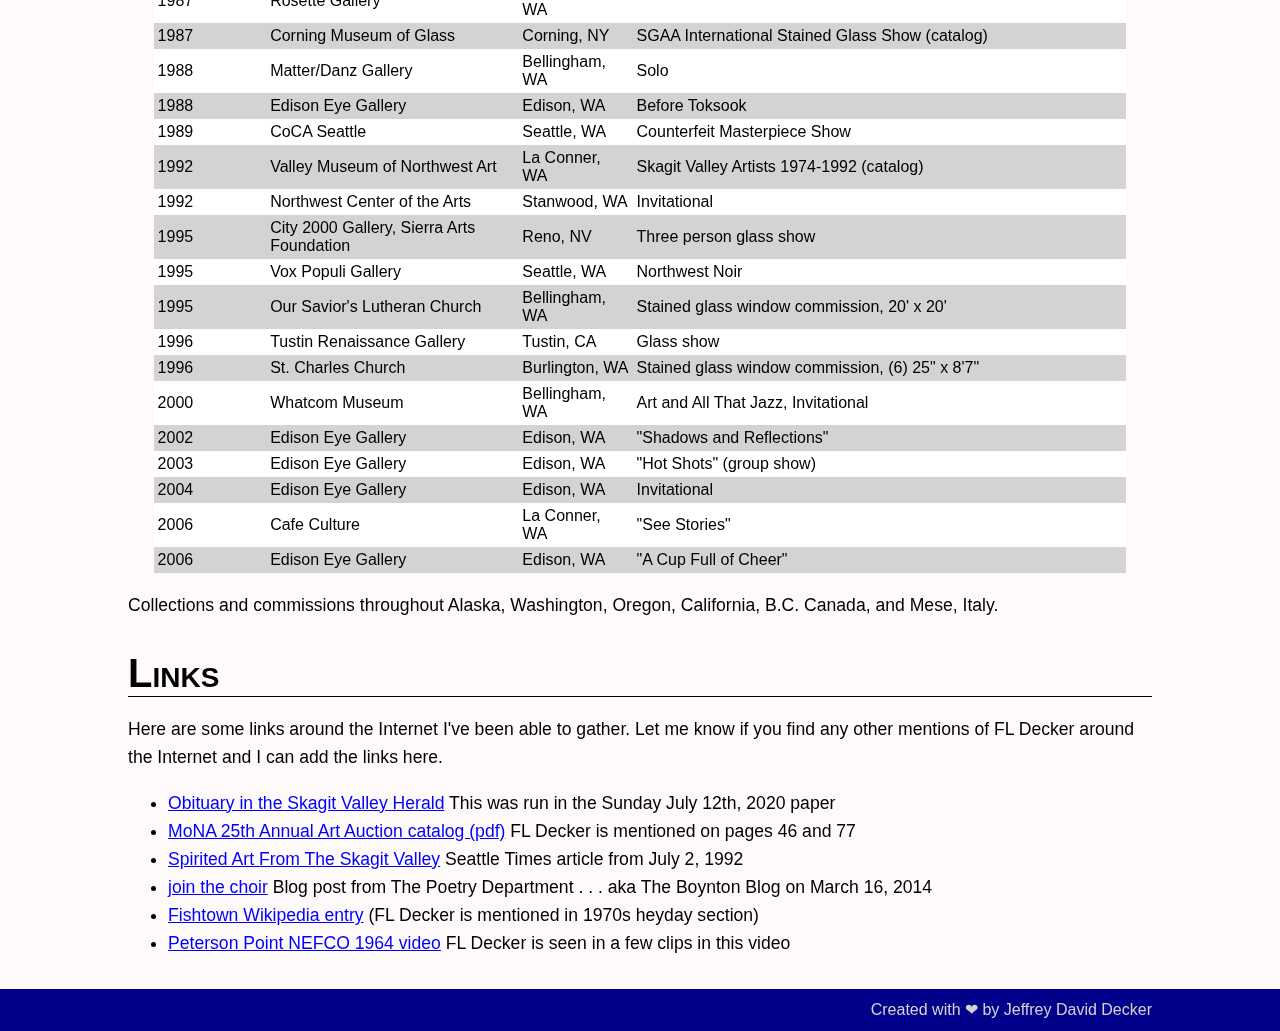
==== commit 4b61f12e: "Added width and height to img and video tags" ====
--- a/index.html
+++ b/index.html
@@ -23,7 +23,7 @@
             <main>
                 <h2 id="introduction">Introduction</h2>
                 <figure class="image-caption">
-                    <img src="/fldecker%20photo%20by%20steve%20johnsen%201972%20or%201973.jpg" title="Photo by Steve Johnsen 1972/1973" alt="FL Decker staring to the upper right in a grainy sepia toned photograph">
+                    <img src="/fldecker%20photo%20by%20steve%20johnsen%201972%20or%201973.jpg" width="1000" height="698" title="Photo by Steve Johnsen 1972/1973" alt="FL Decker staring to the upper right in a grainy sepia toned photograph">
                     <figcaption>Photo by Steve Johnsen 1972/1973</figcaption>
                 </figure>
                 <p>Hello,</p>
@@ -34,7 +34,7 @@
                 <h2 id="obituary">Obituary</h2>
                 <h3>Published in the Skagit Valley Herald</h3>
                 <figure class="image-caption">
-                    <img src="/fldecker%201953mgtd%20obituary%20photo.jpg" title="FL Decker with 1953 MGTD for Skagit Valley Herald obituary" alt="FL Decker standing next to his 1953 MGTD in a gravel parking lot">
+                    <img src="/fldecker%201953mgtd%20obituary%20photo.jpg" width="1000" height="731" title="FL Decker with 1953 MGTD for Skagit Valley Herald obituary" alt="FL Decker standing next to his 1953 MGTD in a gravel parking lot">
                     <figcaption>FL Decker with 1953 MGTD for Skagit Valley Herald obituary</figcaption>
                 </figure>
                 <p><strong>Frederick L. (FL) Decker</strong></p>
@@ -54,36 +54,36 @@
                 <h2 id="artwork">Artwork</h2>
                 <p>FL Decker had created many pieces of artwork in different mediums such as painting, printmaking, and stained glass. Some are featured below.</p>
                 <div class="image-grid">
-                    <img src="/artwork/1.%20Samish%20Moon%20Dogs.jpg" title="&quot;Samish Moon Dogs&quot; edition of 12, matted and framed 8&quot; x 13&quot;" alt="Black and white print with 5 salmon heads looking at a moon" loading="lazy">
-                    <img src="/artwork/2.%20Skagit%20Bay%20Romeo.jpg" title="&quot;Skagit Bay Romeo&quot; edition of 12, matted and framed 11½&quot; x 9½&quot;" alt="Black and white print with a salmon that has it's head out of the water looking at a moon" loading="lazy">
-                    <img src="/artwork/3.%20Samish%20Dog%20Duet.jpg" title="&quot;Samish Dog Duet&quot; edition of 8, matted and framed 8½&quot; x 11&quot;" alt="Black and white print with two salmon with just their heads out of the water looking at the moon" loading="lazy">
-                    <img src="/artwork/4.%20The%20Kiss.jpg" title="&quot;The Kiss&quot; edition of 8, matted and framed 8&quot; x 13&quot;" alt="Black and white print with two salmon facing each other very close" loading="lazy">
-                    <img src="/artwork/5.%20On%20The%20Way%20Home.jpg" title="&quot;On The Way Home&quot; stained, beveled, etched glass, brass came. Frame: maple with inlays. Size: 27½&quot;h x 18½&quot;w" alt="Photograph of a stained glass window featuring two salmon in it" loading="lazy">
-                    <img src="/artwork/6.%20Samish%20Moon%20Dogs.jpg" title="&quot;Samish Moon Dogs&quot; stained, beveled, etched glass, brass came. Frame: oak with inlays. Size: 22½&quot;h x 30½&quot;w" alt="Photograph of a stained glass window with 5 salmon heads looking at a moon" loading="lazy">
+                    <img src="/artwork/1.%20Samish%20Moon%20Dogs.jpg" width="741" height="1464" title="&quot;Samish Moon Dogs&quot; edition of 12, matted and framed 8&quot; x 13&quot;" alt="Black and white print with 5 salmon heads looking at a moon" loading="lazy">
+                    <img src="/artwork/2.%20Skagit%20Bay%20Romeo.jpg" width="860" height="1098" title="&quot;Skagit Bay Romeo&quot; edition of 12, matted and framed 11½&quot; x 9½&quot;" alt="Black and white print with a salmon that has it's head out of the water looking at a moon" loading="lazy">
+                    <img src="/artwork/3.%20Samish%20Dog%20Duet.jpg" width="857" height="1098" title="&quot;Samish Dog Duet&quot; edition of 8, matted and framed 8½&quot; x 11&quot;" alt="Black and white print with two salmon with just their heads out of the water looking at the moon" loading="lazy">
+                    <img src="/artwork/4.%20The%20Kiss.jpg" width="683" height="1485" title="&quot;The Kiss&quot; edition of 8, matted and framed 8&quot; x 13&quot;" alt="Black and white print with two salmon facing each other very close" loading="lazy">
+                    <img src="/artwork/5.%20On%20The%20Way%20Home.jpg" width="1070" height="1596" title="&quot;On The Way Home&quot; stained, beveled, etched glass, brass came. Frame: maple with inlays. Size: 27½&quot;h x 18½&quot;w" alt="Photograph of a stained glass window featuring two salmon in it" loading="lazy">
+                    <img src="/artwork/6.%20Samish%20Moon%20Dogs.jpg" width="1000" height="735" title="&quot;Samish Moon Dogs&quot; stained, beveled, etched glass, brass came. Frame: oak with inlays. Size: 22½&quot;h x 30½&quot;w" alt="Photograph of a stained glass window with 5 salmon heads looking at a moon" loading="lazy">
                 </div>
 
                 <h2 id="photos">Photos</h2>
                 <div class="image-grid">
-                    <img src="/photos/guemes%20in%20his%2020s.jpg" title="Guemes Island in his 20's" alt="FL Decker walking along the beach aged in his early 20's" loading="lazy">
-                    <img src="/photos/rick%20and%20dena%20anchor.jpg" title="Sitting on large anchor in Astoria, OR with Dena" alt="FL Decker sitting on a large anchor with Dena Decker" loading="lazy">
-                    <img src="/photos/carrying%20me.jpg" title="Carrying me as a child" alt="FL Decker carrying me as a young child piggy back style" loading="lazy">
-                    <img src="/photos/family%20portrait.jpg" title="Family portrait in his studio office" alt="FL Decker sitting next to Dena Decker with me sitting on his lap as a young child" loading="lazy">
-                    <img src="/photos/red%20glasses.jpg" title="Being silly with red glasses" alt="FL Decker wearing paper red goggles facing the camera while I'm holding his head" loading="lazy">
-                    <img src="/photos/hat%201995.jpg" title="Wearing a hat in 1995" alt="FL Decker wearing a hat with artwork behind him in a scanned Polaroid picture" loading="lazy">
-                    <img src="/photos/holding%20mama%20kitty%201995.jpg" title="Holding Mama Kitty in 1995" alt="FL Decker holding a tabby cat. The cat is wearing a hat with raindeer antlers." loading="lazy">
-                    <img src="/photos/on%20the%20phone.jpg" title="On the phone at work" alt="FL Decker in an office with a phone to his ear, a cigarette in his hand, and an excited expression" loading="lazy">
-                    <img src="/photos/working%20in%20petersburg%201999.jpg" title="Working in Petersburg, AK 1999" alt="FL Decker wearing a hat and reading a newspaper in a machine shop" loading="lazy">
-                    <img src="/photos/all%20british%20field%20meet%202005.jpg" title="At the All British Field Meet in Vancouver, BC 2005" alt="FL Decker looking at an older Mini Cooper car parked in grass" loading="lazy">
-                    <img src="/photos/driving.jpg" title="While driving with photo taken from the passenger side" alt="FL Decker driving a vehicle with sunglasses on" loading="lazy">
-                    <img src="/photos/blood%20mary%202011.jpg" title="Drinking a bloody mary in 2011" alt="FL Decker is about a take a sip of a bloody mary drink" loading="lazy">
-                    <img src="/photos/wedding%20reception%202017.jpg" title="At my wedding reception 2017" alt="FL Decker and Dena Decker slow dancing" loading="lazy">
-                    <img src="/photos/skagit%20valley%20casino%20car%20show%202019.jpg" title="Skagit Valley Casino car show in 2019" alt="FL Decker sitting in a camping chair next to his MGTD that is parked in the grass" loading="lazy">
-                    <img src="/photos/with%20mgtd%202.jpg" title="Picture with his 1953 MGTD" alt="FL Decker standing next to his MGTD in a parking lot" loading="lazy">
+                    <img src="/photos/guemes%20in%20his%2020s.jpg" width="1000" height="1356" title="Guemes Island in his 20's" alt="FL Decker walking along the beach aged in his early 20's" loading="lazy">
+                    <img src="/photos/rick%20and%20dena%20anchor.jpg" width="1000" height="888" title="Sitting on large anchor in Astoria, OR with Dena" alt="FL Decker sitting on a large anchor with Dena Decker" loading="lazy">
+                    <img src="/photos/carrying%20me.jpg" width="1000" height="1500" title="Carrying me as a child" alt="FL Decker carrying me as a young child piggy back style" loading="lazy">
+                    <img src="/photos/family%20portrait.jpg" width="1000" height="783" title="Family portrait in his studio office" alt="FL Decker sitting next to Dena Decker with me sitting on his lap as a young child" loading="lazy">
+                    <img src="/photos/red%20glasses.jpg" width="1000" height="667" title="Being silly with red glasses" alt="FL Decker wearing paper red goggles facing the camera while I'm holding his head" loading="lazy">
+                    <img src="/photos/hat%201995.jpg" width="1000" height="1196" title="Wearing a hat in 1995" alt="FL Decker wearing a hat with artwork behind him in a scanned Polaroid picture" loading="lazy">
+                    <img src="/photos/holding%20mama%20kitty%201995.jpg" width="1000" height="1025" title="Holding Mama Kitty in 1995" alt="FL Decker holding a tabby cat. The cat is wearing a hat with raindeer antlers." loading="lazy">
+                    <img src="/photos/on%20the%20phone.jpg" width="1000" height="667" title="On the phone at work" alt="FL Decker in an office with a phone to his ear, a cigarette in his hand, and an excited expression" loading="lazy">
+                    <img src="/photos/working%20in%20petersburg%201999.jpg" width="1000" height="685" title="Working in Petersburg, AK 1999" alt="FL Decker wearing a hat and reading a newspaper in a machine shop" loading="lazy">
+                    <img src="/photos/all%20british%20field%20meet%202005.jpg" width="1000" height="750" title="At the All British Field Meet in Vancouver, BC 2005" alt="FL Decker looking at an older Mini Cooper car parked in grass" loading="lazy">
+                    <img src="/photos/driving.jpg" width="1000" height="750" title="While driving with photo taken from the passenger side" alt="FL Decker driving a vehicle with sunglasses on" loading="lazy">
+                    <img src="/photos/blood%20mary%202011.jpg" width="1000" height="1333" title="Drinking a bloody mary in 2011" alt="FL Decker is about a take a sip of a bloody mary drink" loading="lazy">
+                    <img src="/photos/wedding%20reception%202017.jpg" width="1000" height="667" title="At my wedding reception 2017" alt="FL Decker and Dena Decker slow dancing" loading="lazy">
+                    <img src="/photos/skagit%20valley%20casino%20car%20show%202019.jpg" width="1000" height="750" title="Skagit Valley Casino car show in 2019" alt="FL Decker sitting in a camping chair next to his MGTD that is parked in the grass" loading="lazy">
+                    <img src="/photos/with%20mgtd%202.jpg" width="1000" height="750" title="Picture with his 1953 MGTD" alt="FL Decker standing next to his MGTD in a parking lot" loading="lazy">
                 </div>
 
                 <h2 id="videos">Videos</h2>
                 <figure class="image-caption">
-                    <video controls preload="metadata">
+                    <video width="640" height="480" controls preload="metadata">
                         <source src="/videos/peterson%20point%20nefco%201964%20fldecker%20clip.mp4" type="video/mp4">
                         <p>Sorry, your browser doesn't support embedded videos. <a href="/videos/peterson%20point%20nefco%201964%20fldecker%20clip.mp4">You can download the video here.</a></p>
                     </video>
@@ -91,11 +91,11 @@
                 </figure>
 
                 <figure class="image-caption">
-                    <video controls preload="metadata">
+                    <video width="640" height="640" controls preload="metadata">
                         <source src="/videos/fldecker%20at%20home%202013.mp4" type="video/mp4">
                         <p>Sorry, your browser doesn't support embedded videos. <a href="/videos/fldecker%20at%20home%202013.mp4">You can download the video here.</a></p>
                     </video>
-                    <figcaption>FL Decker at home 2013 (courtesy of Beth Decker)</figcaption>
+                    <figcaption>At home 2013 (courtesy of Beth Decker)</figcaption>
                 </figure>
 
                 <h2 id="art-shows">Art Shows</h2>
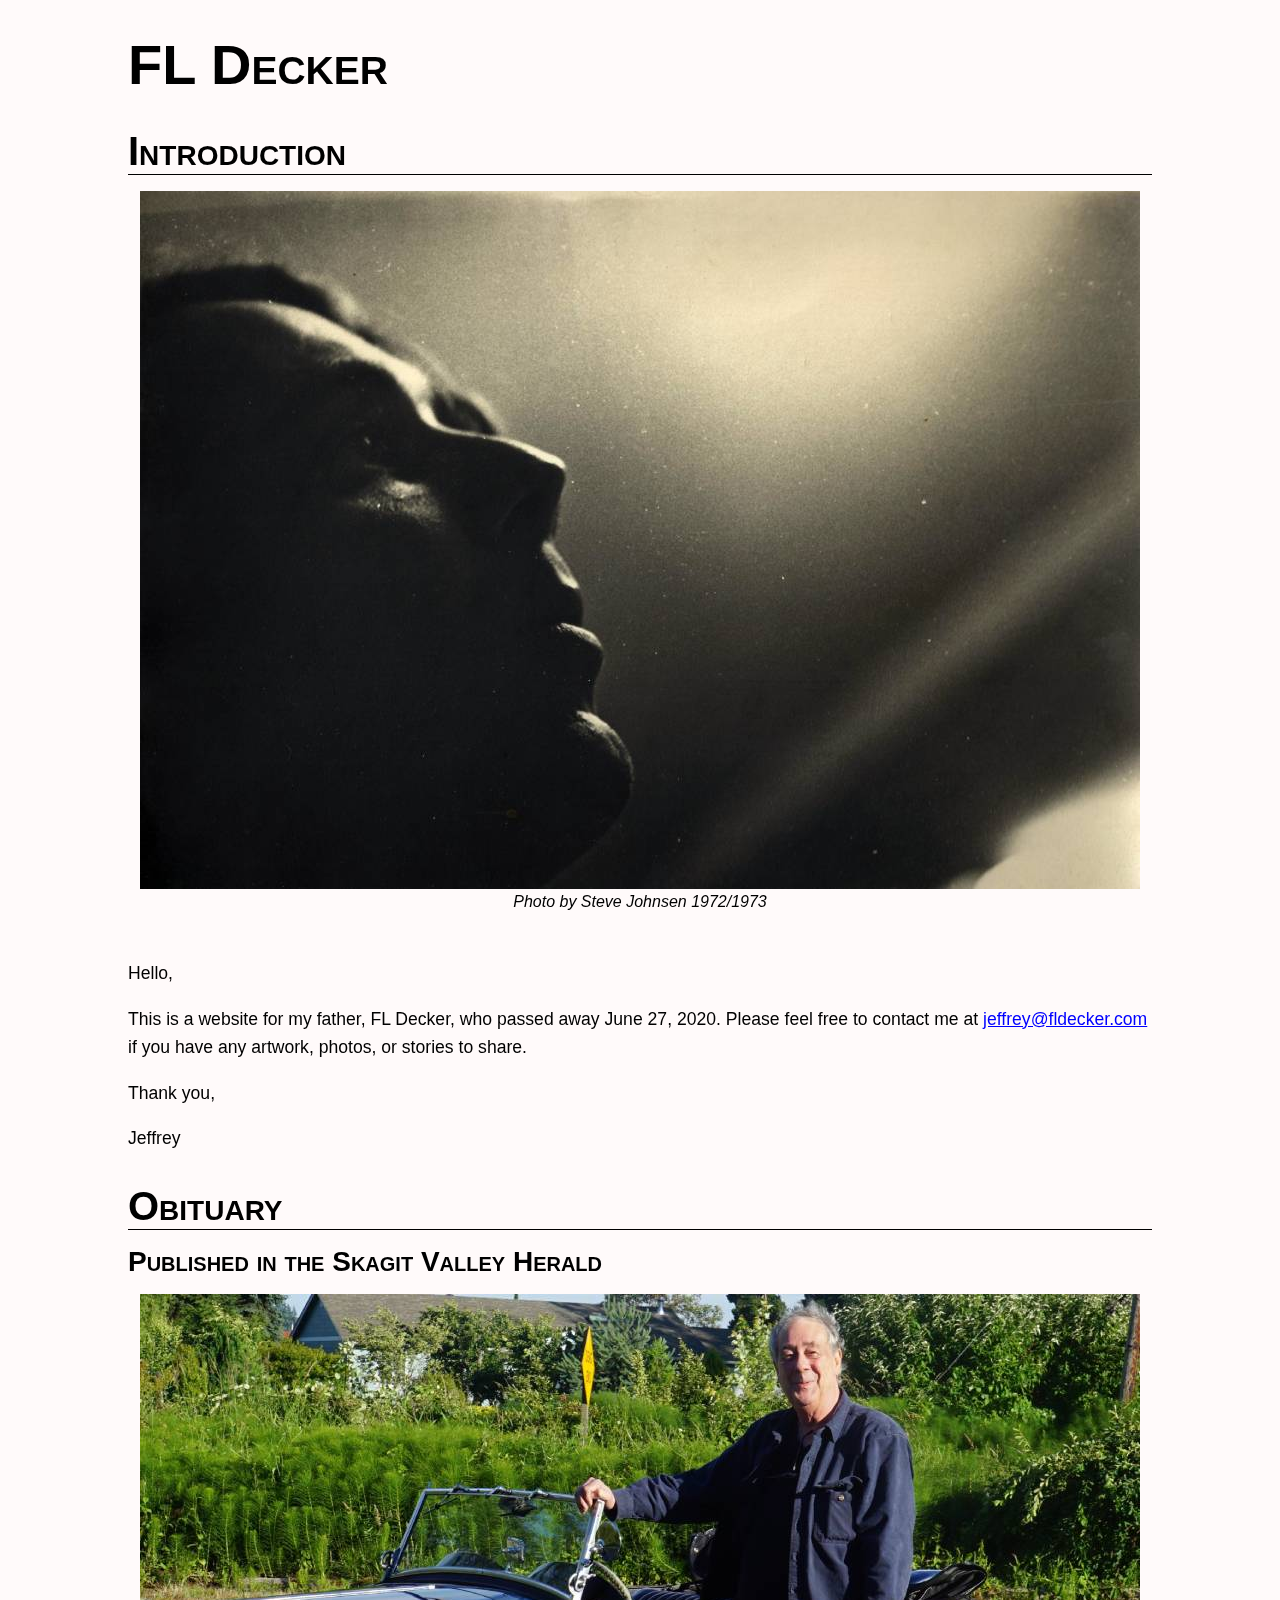
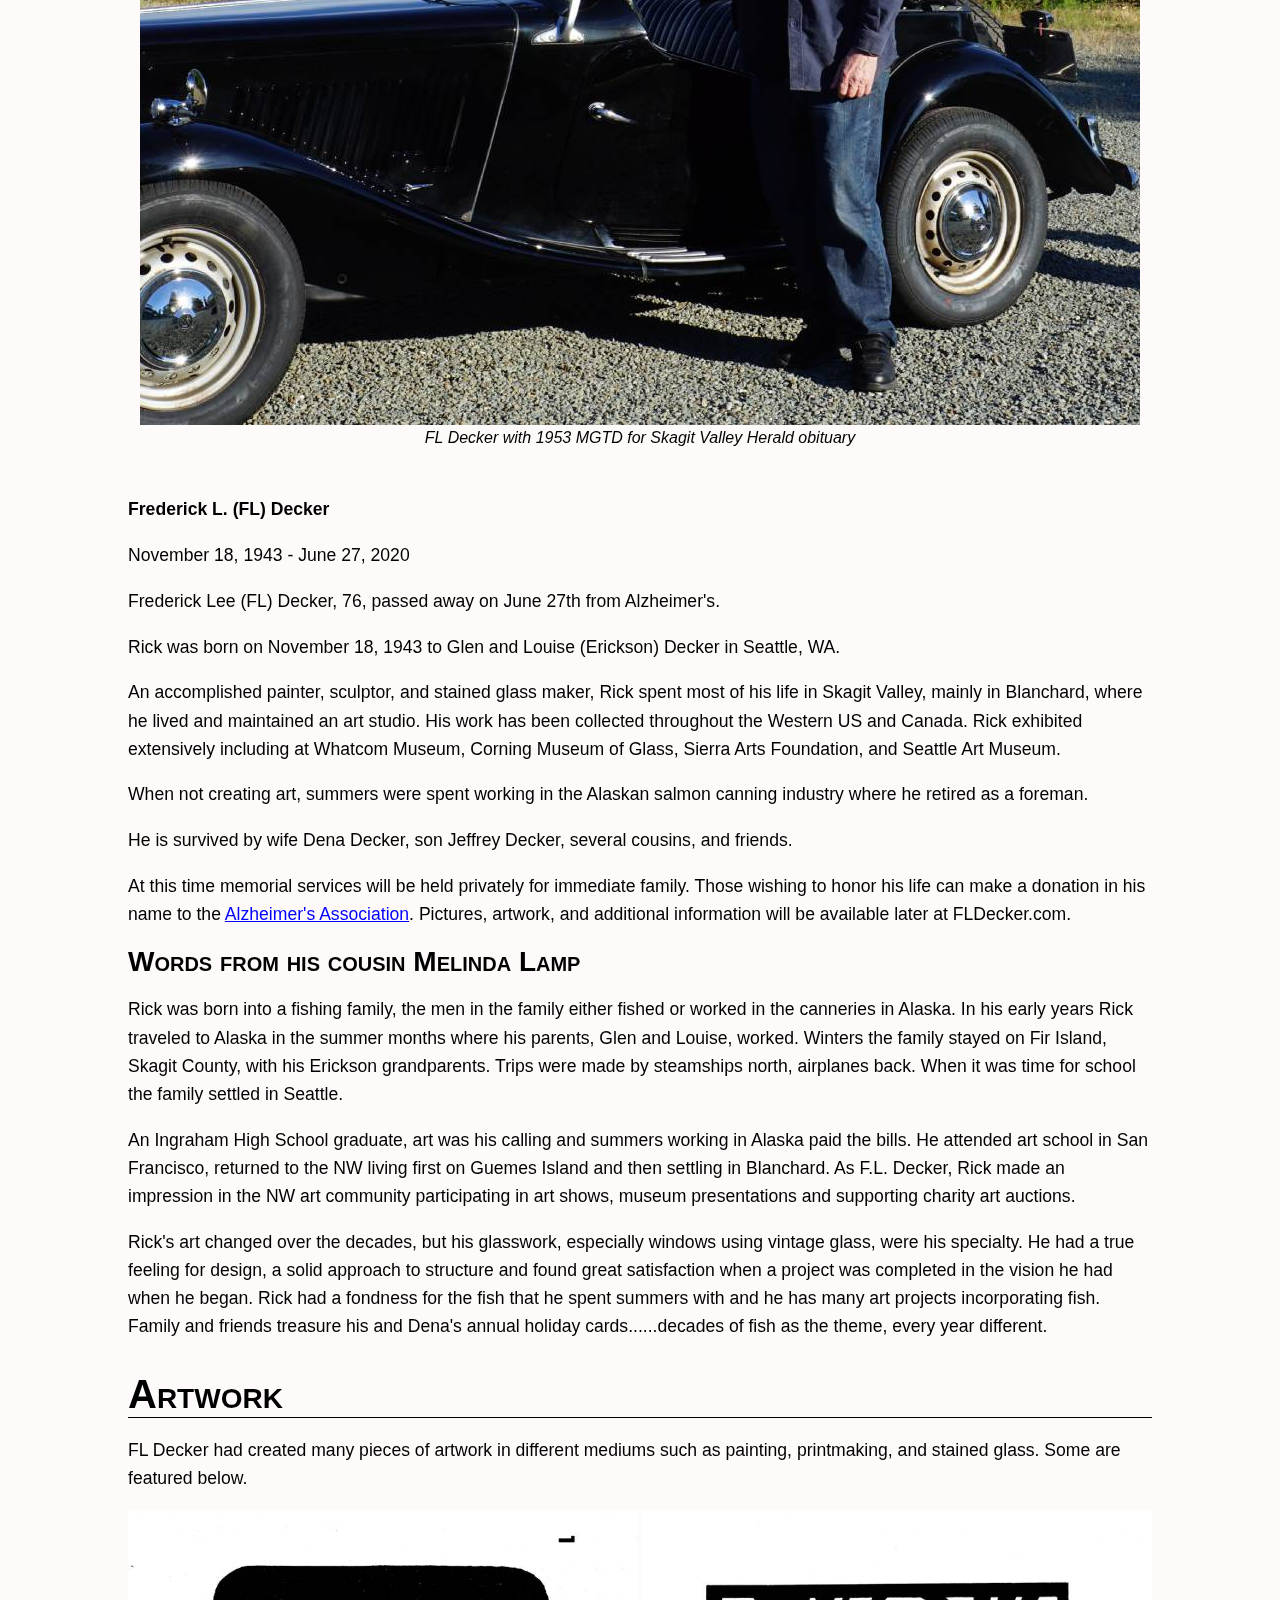
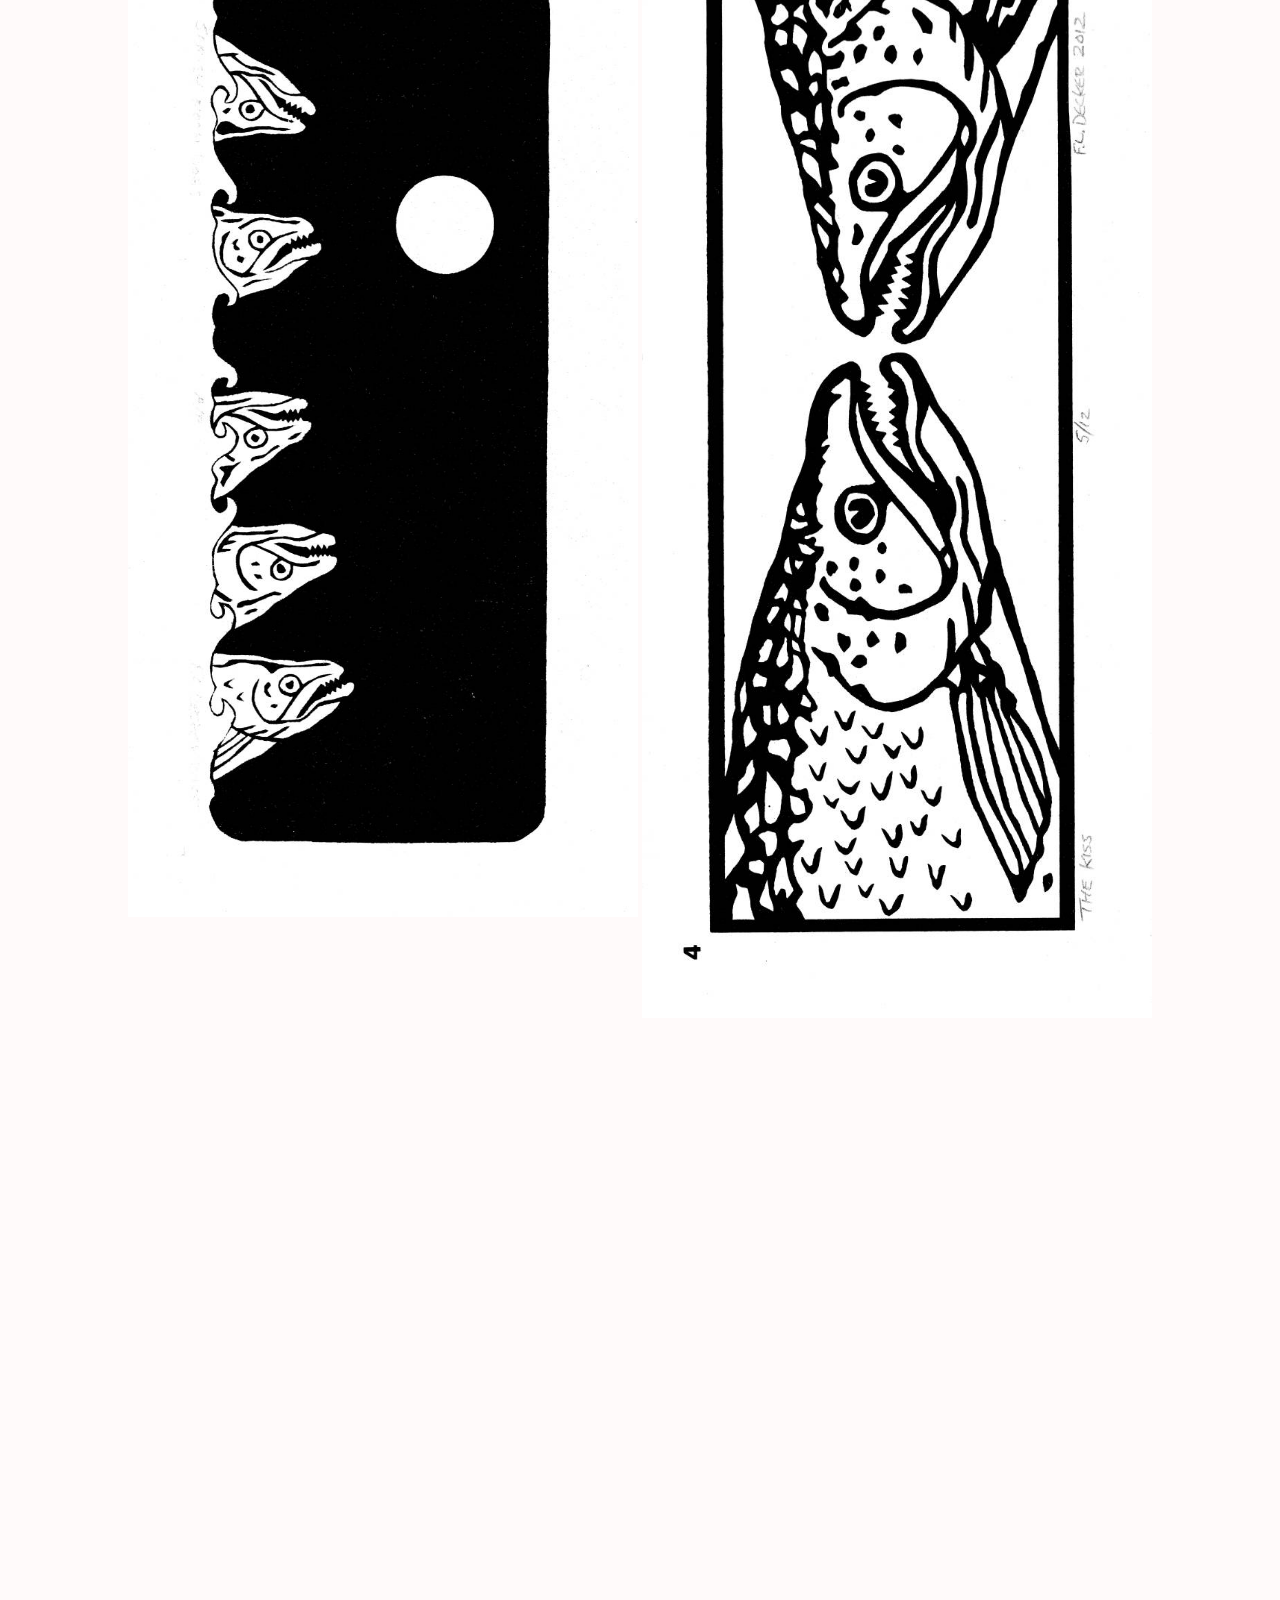
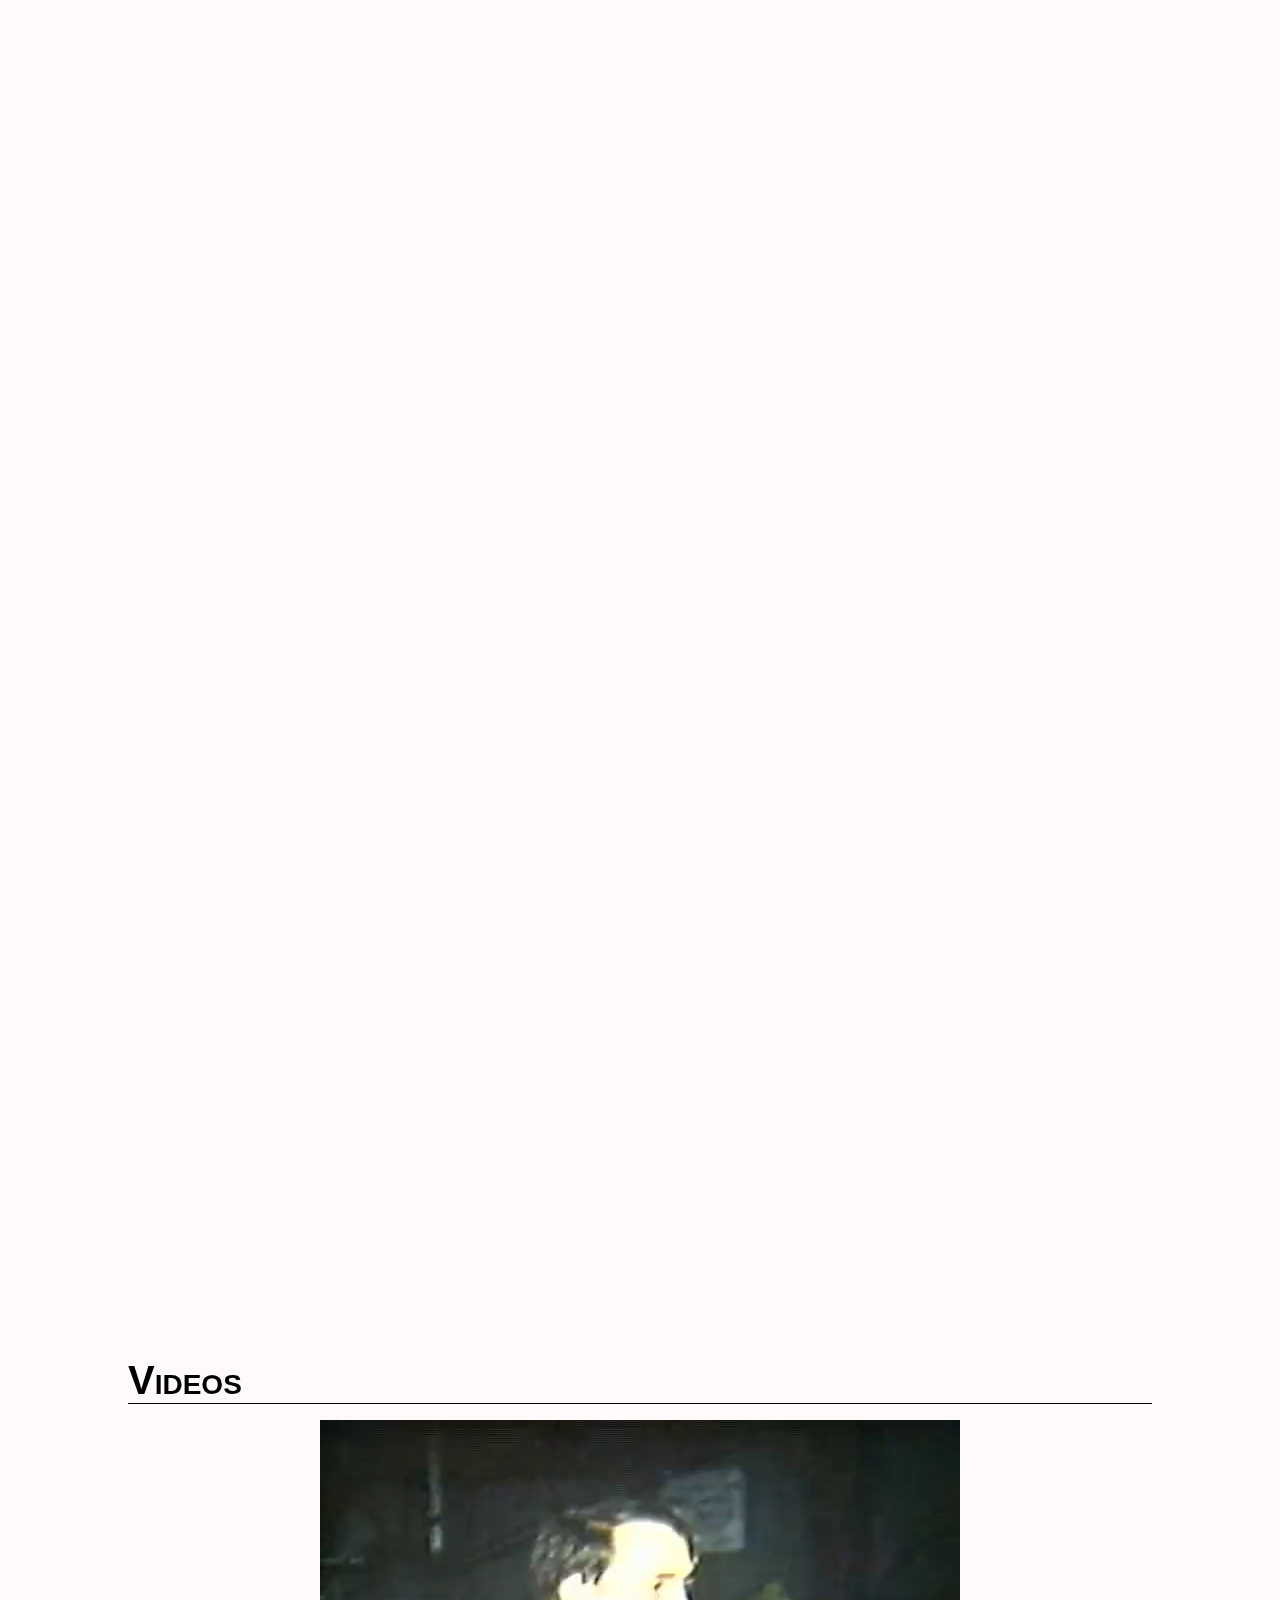
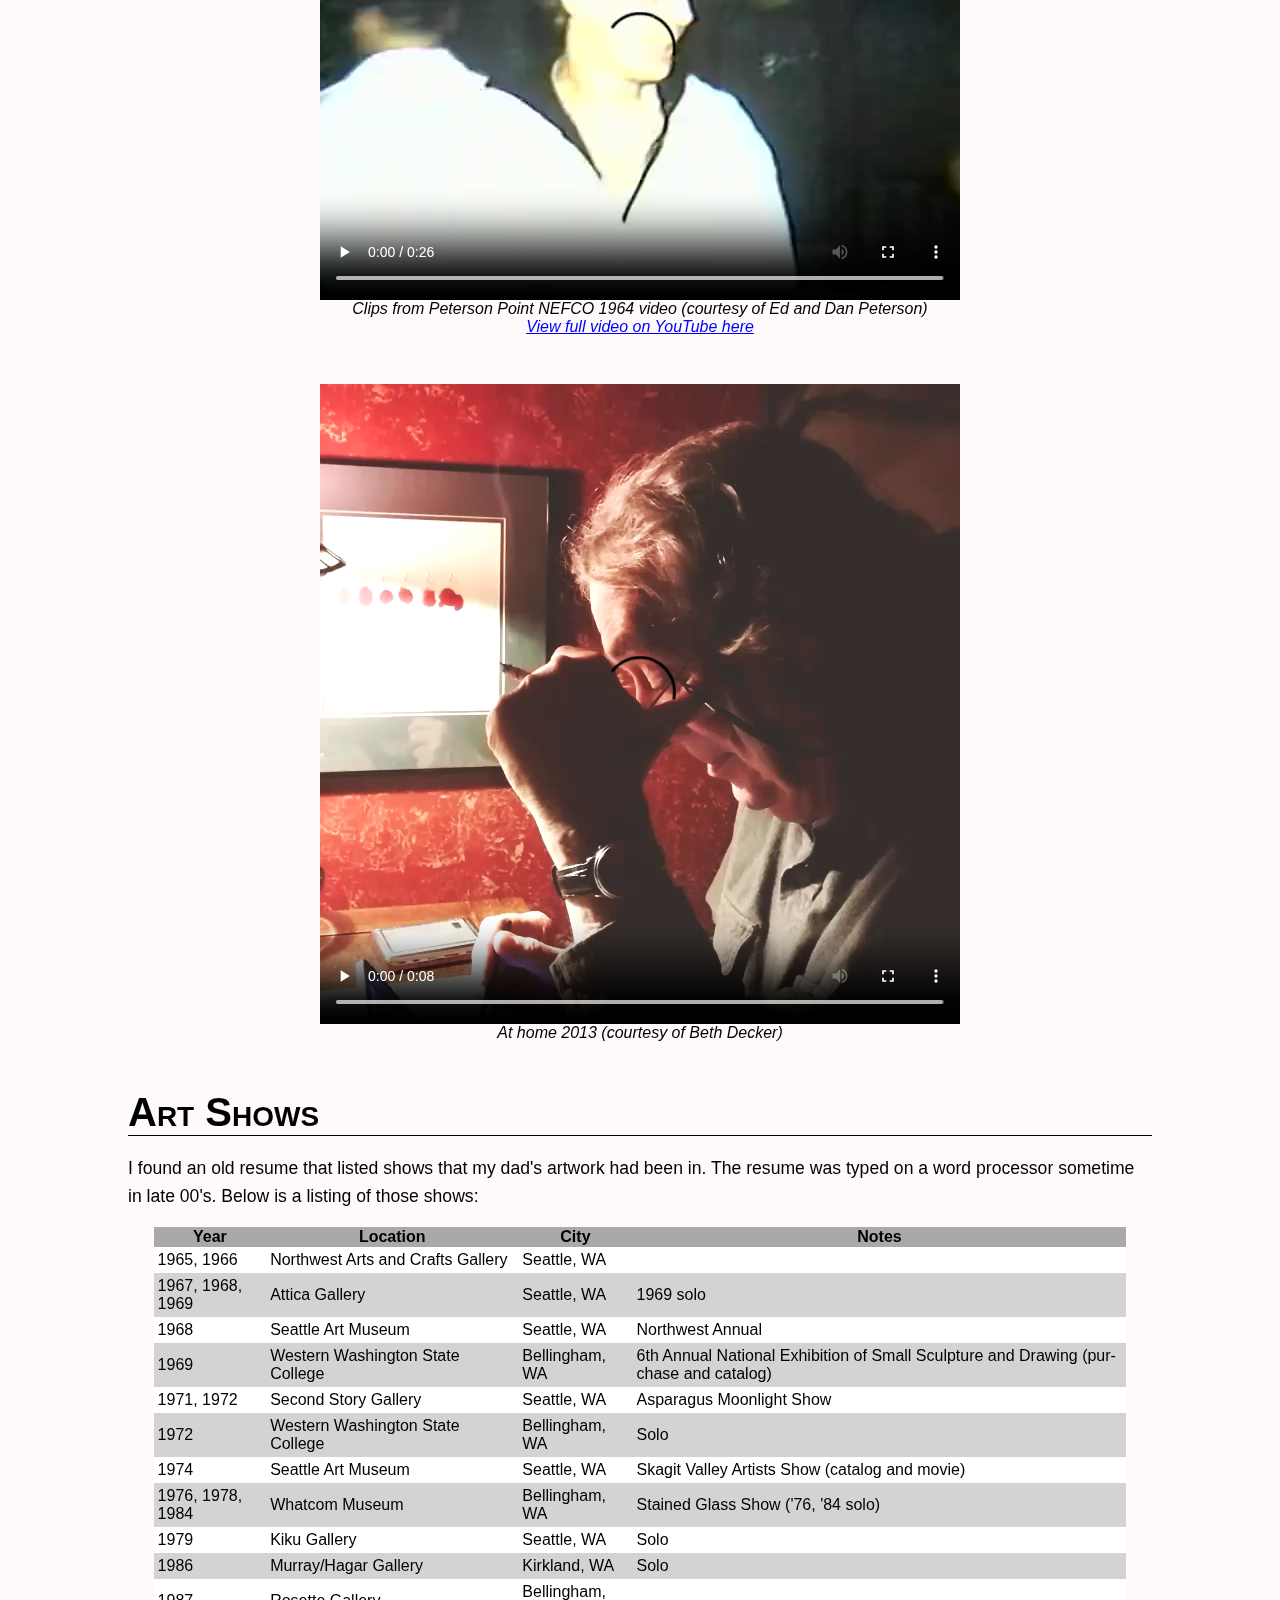
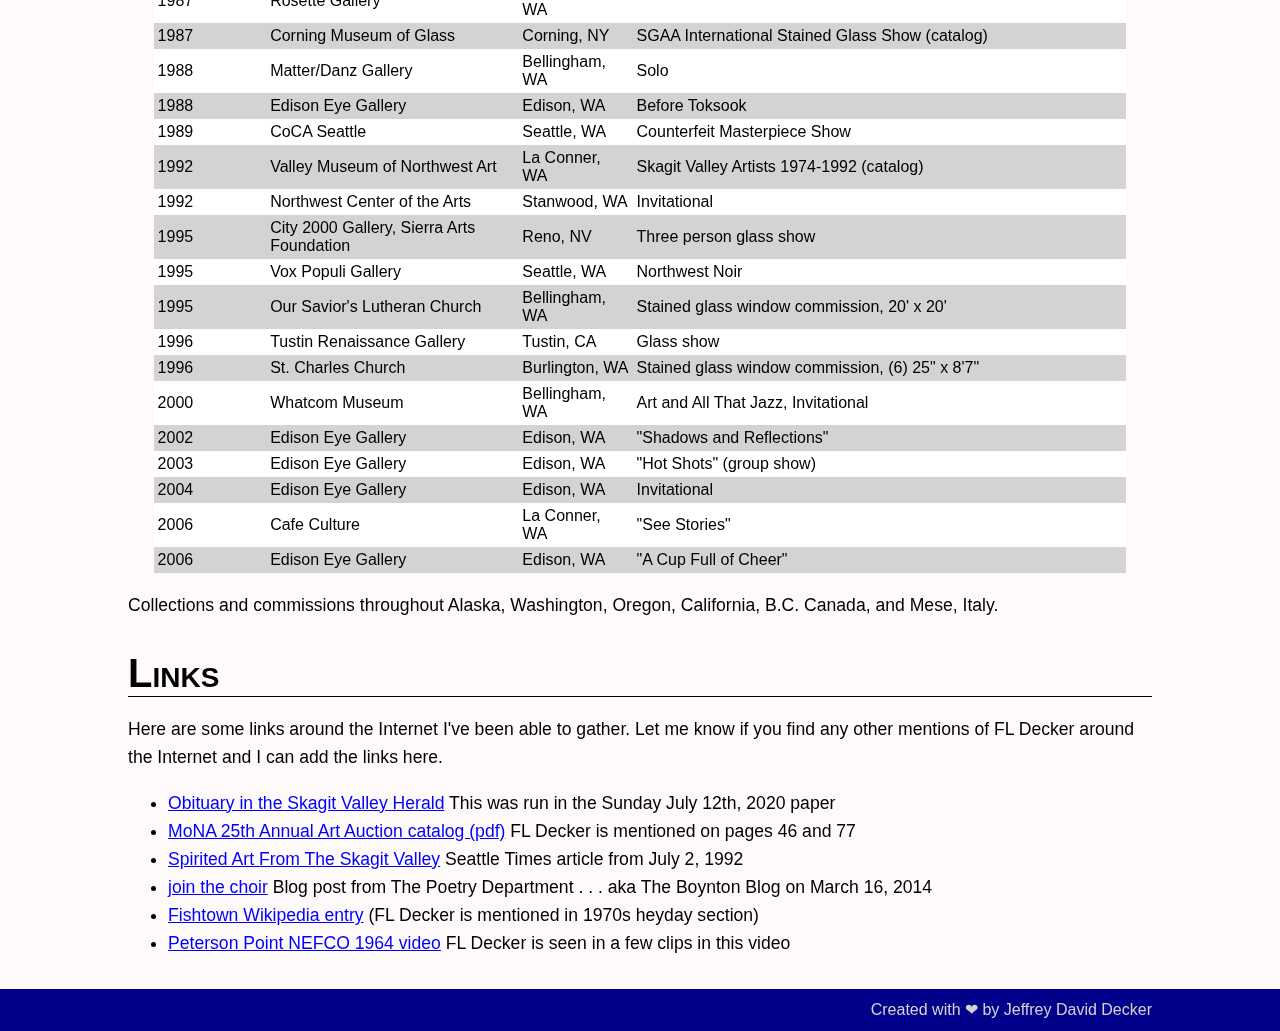
==== commit 51ca6633: "Removed figure class" ====
--- a/index.html
+++ b/index.html
@@ -22,7 +22,7 @@
             </header>
             <main>
                 <h2 id="introduction">Introduction</h2>
-                <figure class="image-caption">
+                <figure>
                     <img src="/fldecker%20photo%20by%20steve%20johnsen%201972%20or%201973.jpg" width="1000" height="698" title="Photo by Steve Johnsen 1972/1973" alt="FL Decker staring to the upper right in a grainy sepia toned photograph">
                     <figcaption>Photo by Steve Johnsen 1972/1973</figcaption>
                 </figure>
@@ -33,7 +33,7 @@
 
                 <h2 id="obituary">Obituary</h2>
                 <h3>Published in the Skagit Valley Herald</h3>
-                <figure class="image-caption">
+                <figure>
                     <img src="/fldecker%201953mgtd%20obituary%20photo.jpg" width="1000" height="731" title="FL Decker with 1953 MGTD for Skagit Valley Herald obituary" alt="FL Decker standing next to his 1953 MGTD in a gravel parking lot">
                     <figcaption>FL Decker with 1953 MGTD for Skagit Valley Herald obituary</figcaption>
                 </figure>
@@ -82,7 +82,7 @@
                 </div>
 
                 <h2 id="videos">Videos</h2>
-                <figure class="image-caption">
+                <figure>
                     <video width="640" height="480" controls preload="metadata">
                         <source src="/videos/peterson%20point%20nefco%201964%20fldecker%20clip.mp4" type="video/mp4">
                         <p>Sorry, your browser doesn't support embedded videos. <a href="/videos/peterson%20point%20nefco%201964%20fldecker%20clip.mp4">You can download the video here.</a></p>
@@ -90,7 +90,7 @@
                     <figcaption>Clips from Peterson Point NEFCO 1964 video (courtesy of Ed and Dan Peterson)<br><a href="https://www.youtube.com/watch?v=AKhd-8SLKMs">View full video on YouTube here</a></figcaption>
                 </figure>
 
-                <figure class="image-caption">
+                <figure>
                     <video width="640" height="640" controls preload="metadata">
                         <source src="/videos/fldecker%20at%20home%202013.mp4" type="video/mp4">
                         <p>Sorry, your browser doesn't support embedded videos. <a href="/videos/fldecker%20at%20home%202013.mp4">You can download the video here.</a></p>
--- a/style.css
+++ b/style.css
@@ -1,5 +1,5 @@
 body {
-    /* Use system font */
+    /* system font */
     font-family: -apple-system, BlinkMacSystemFont, "Segoe UI", Helvetica, Arial, sans-serif, "Apple Color Emoji", "Segoe UI Emoji";
     font-size: 1.1rem;
     color: black;
@@ -9,12 +9,12 @@
     padding: 0;
 }
 
-/* Layout elements */
+/* layout */
 header, main, footer {
     width: 90%;
     max-width: 1024px;
     margin: auto;
-    display: block; /* Fix for IE11 */
+    display: block; /* fix for ie11 */
 }
 
 .main, .footer {
@@ -36,7 +36,7 @@
     margin: auto;
 }
 
-/* Text headings */
+/* headings */
 h1, h2, h3 {
     margin-top: 2rem;
     margin-bottom: 0rem;
@@ -91,16 +91,7 @@
     hyphens: auto;
 }
 
-video {
-    max-width: 90%;
-    height: auto;
-    display: block;
-    margin-left: auto;
-    margin-right: auto;
-    margin-top: 1rem;
-}
-
-/* Image grid */
+/* image grid */
 .image-grid {
     margin-top: 1rem;
     line-height: 0px;
@@ -114,8 +105,8 @@
     margin-bottom: 4px;
 }
 
-/* Image caption */
-.image-caption {
+/* figure */
+figure {
     text-align: center;
     font-size: 1rem;
     font-style: italic;
@@ -124,12 +115,21 @@
     margin-bottom: 3rem;
 }
 
-.image-caption img {
+figure img {
     max-width: 100%;
     height: auto;
 }
 
-/* Media queries */
+figure video {
+    max-width: 90%;
+    height: auto;
+    display: block;
+    margin-left: auto;
+    margin-right: auto;
+    margin-top: 1rem;
+}
+
+/* media queries */
 @media screen and (max-width: 425px) {
     .image-grid {
         column-count: 1;
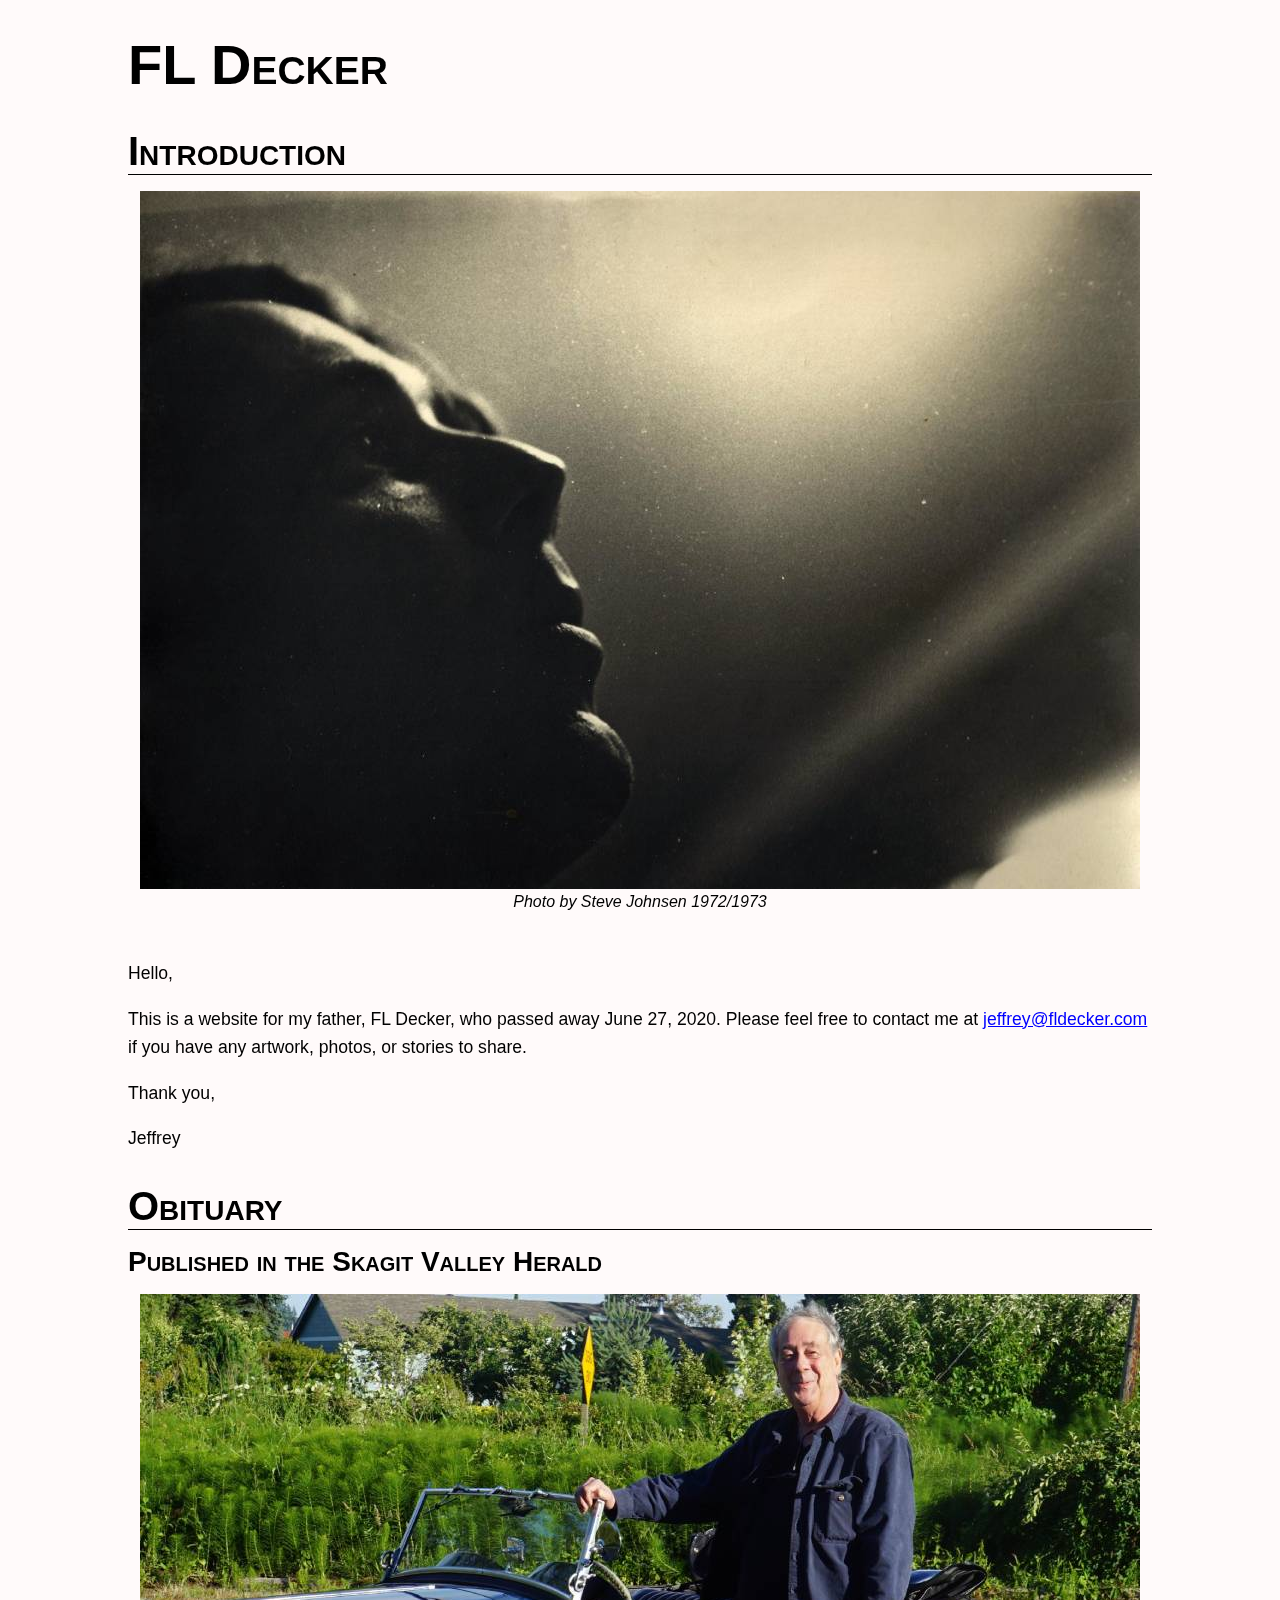
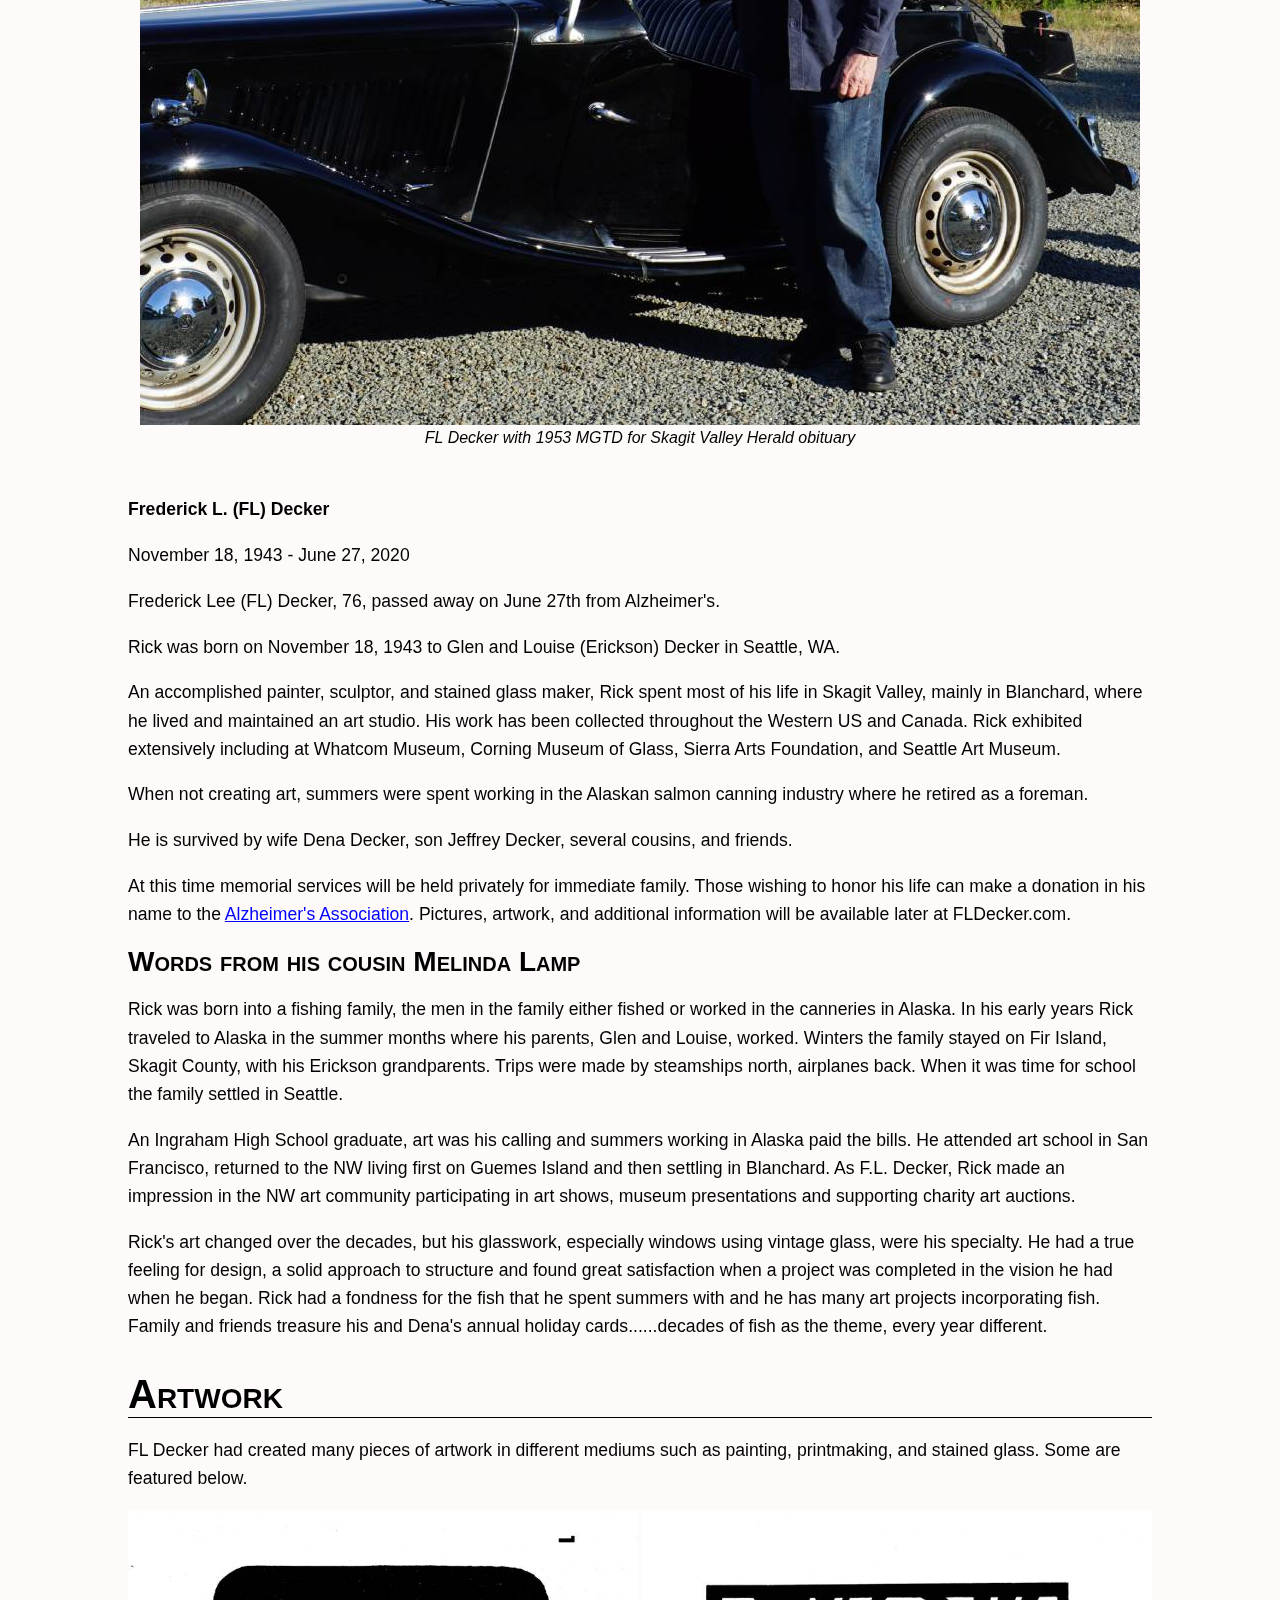
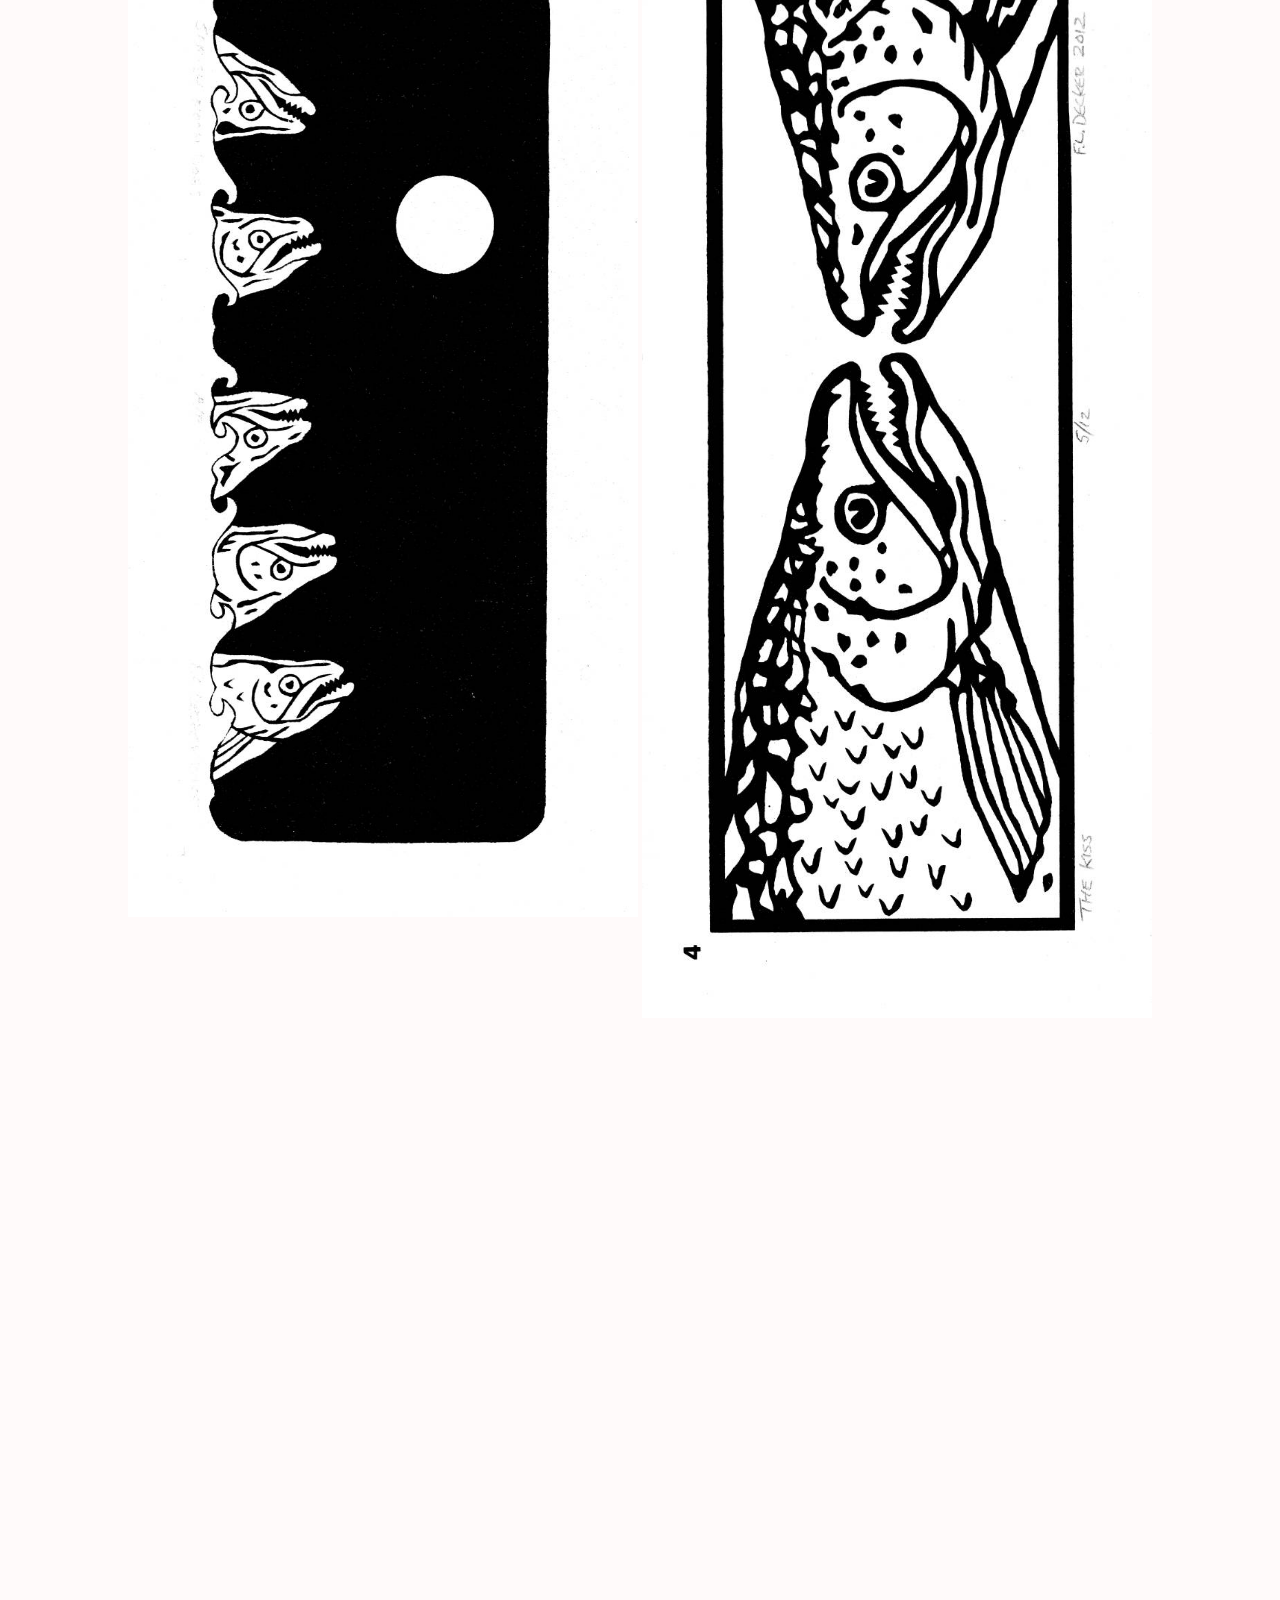
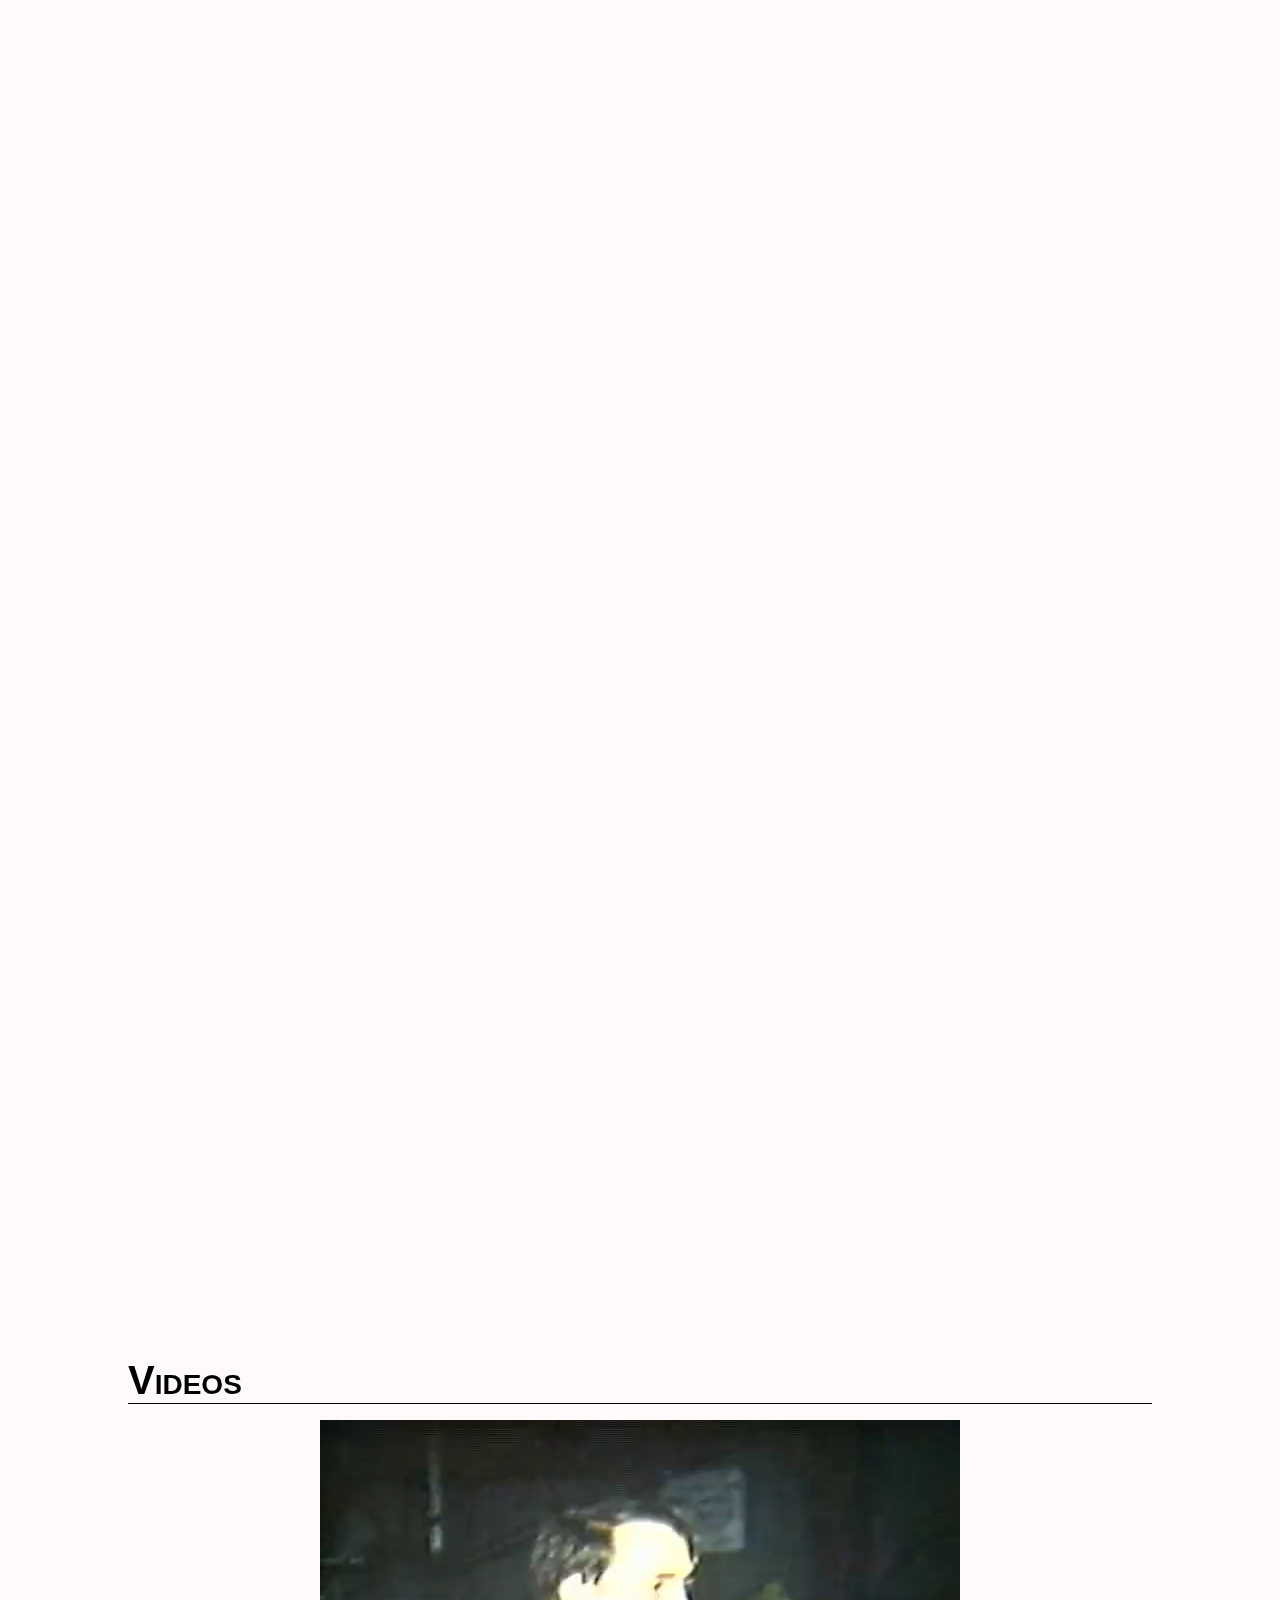
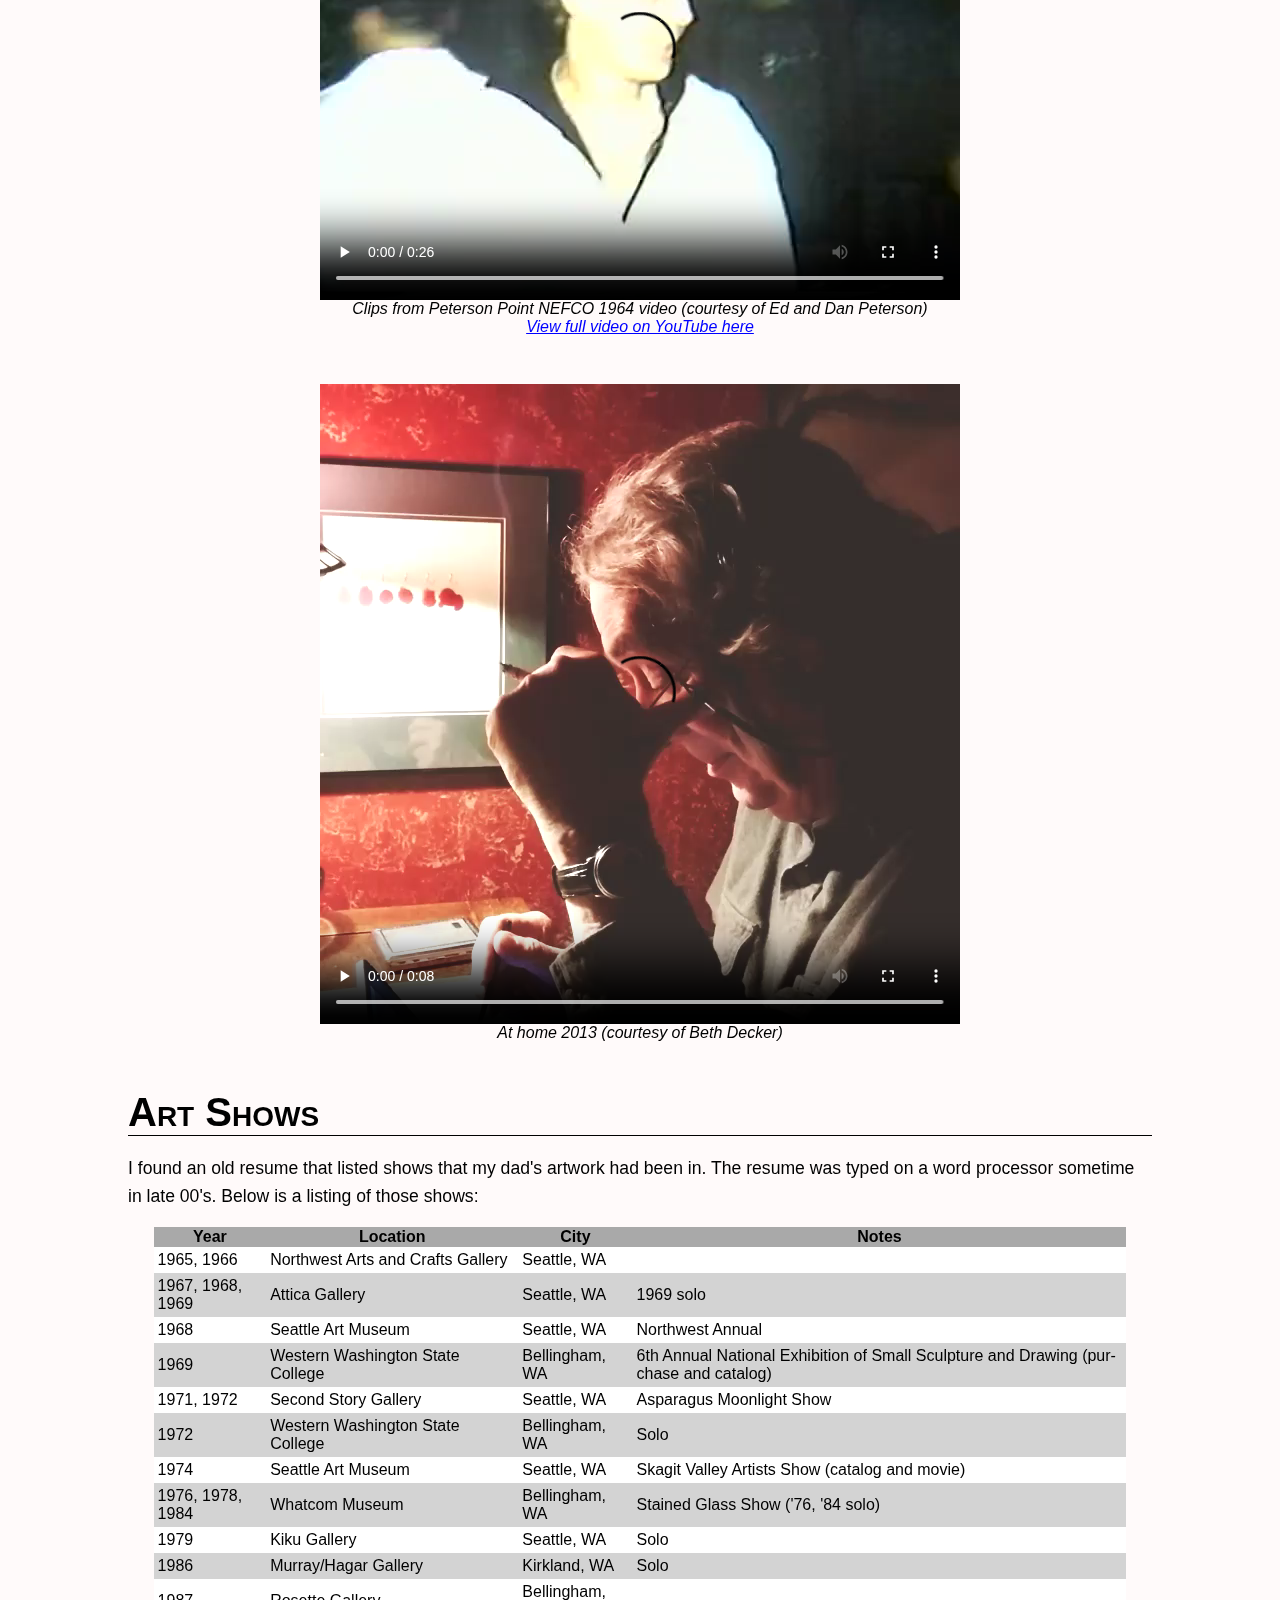
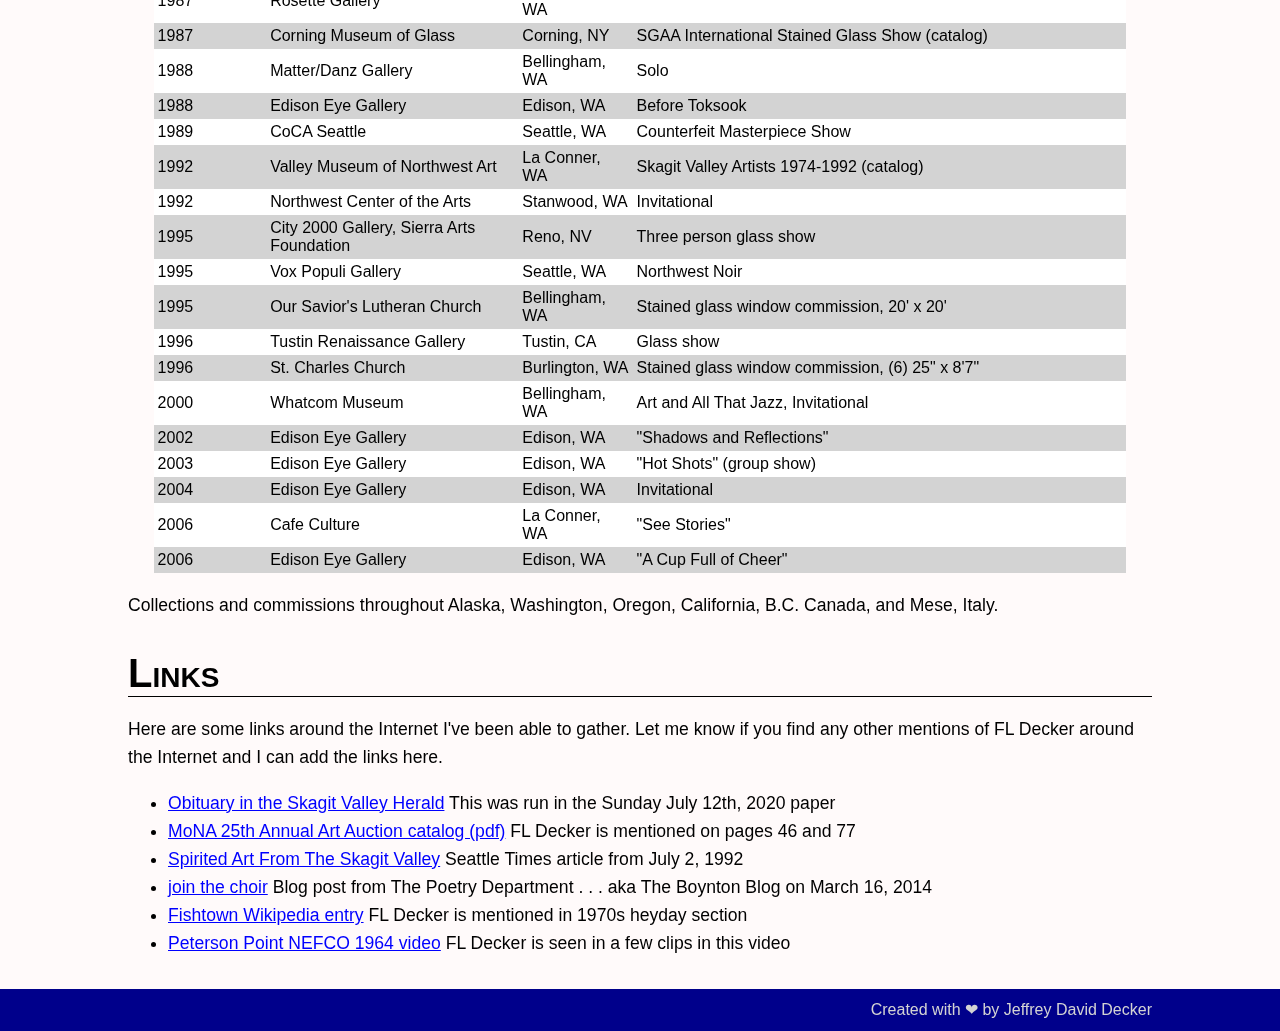
==== commit daaa0d70: "Removed parentheses" ====
--- a/index.html
+++ b/index.html
@@ -289,7 +289,7 @@
                     <li><a href="links/17MONA003%20Catalog-04-WEB.pdf">MoNA 25th Annual Art Auction catalog (pdf)</a> FL Decker is mentioned on pages 46 and 77</li>
                     <li><a href="https://archive.seattletimes.com/archive/?date=19920702&slug=1500185">Spirited Art From The Skagit Valley</a> Seattle Times article from July 2, 1992</li>
                     <li><a href="https://thepoetrydepartment.wordpress.com/2014/03/16/join-the-choir/">join the choir</a> Blog post from The Poetry Department . . . aka The Boynton Blog on March 16, 2014</li>
-                    <li><a href="https://en.wikipedia.org/wiki/Fishtown_(art_colony)#1970s_heyday">Fishtown Wikipedia entry</a> (FL Decker is mentioned in 1970s heyday section)</li>
+                    <li><a href="https://en.wikipedia.org/wiki/Fishtown_(art_colony)#1970s_heyday">Fishtown Wikipedia entry</a> FL Decker is mentioned in 1970s heyday section</li>
                     <li><a href="https://www.youtube.com/watch?v=AKhd-8SLKMs">Peterson Point NEFCO 1964 video</a> FL Decker is seen in a few clips in this video</li>
                 </ul>
             </main>
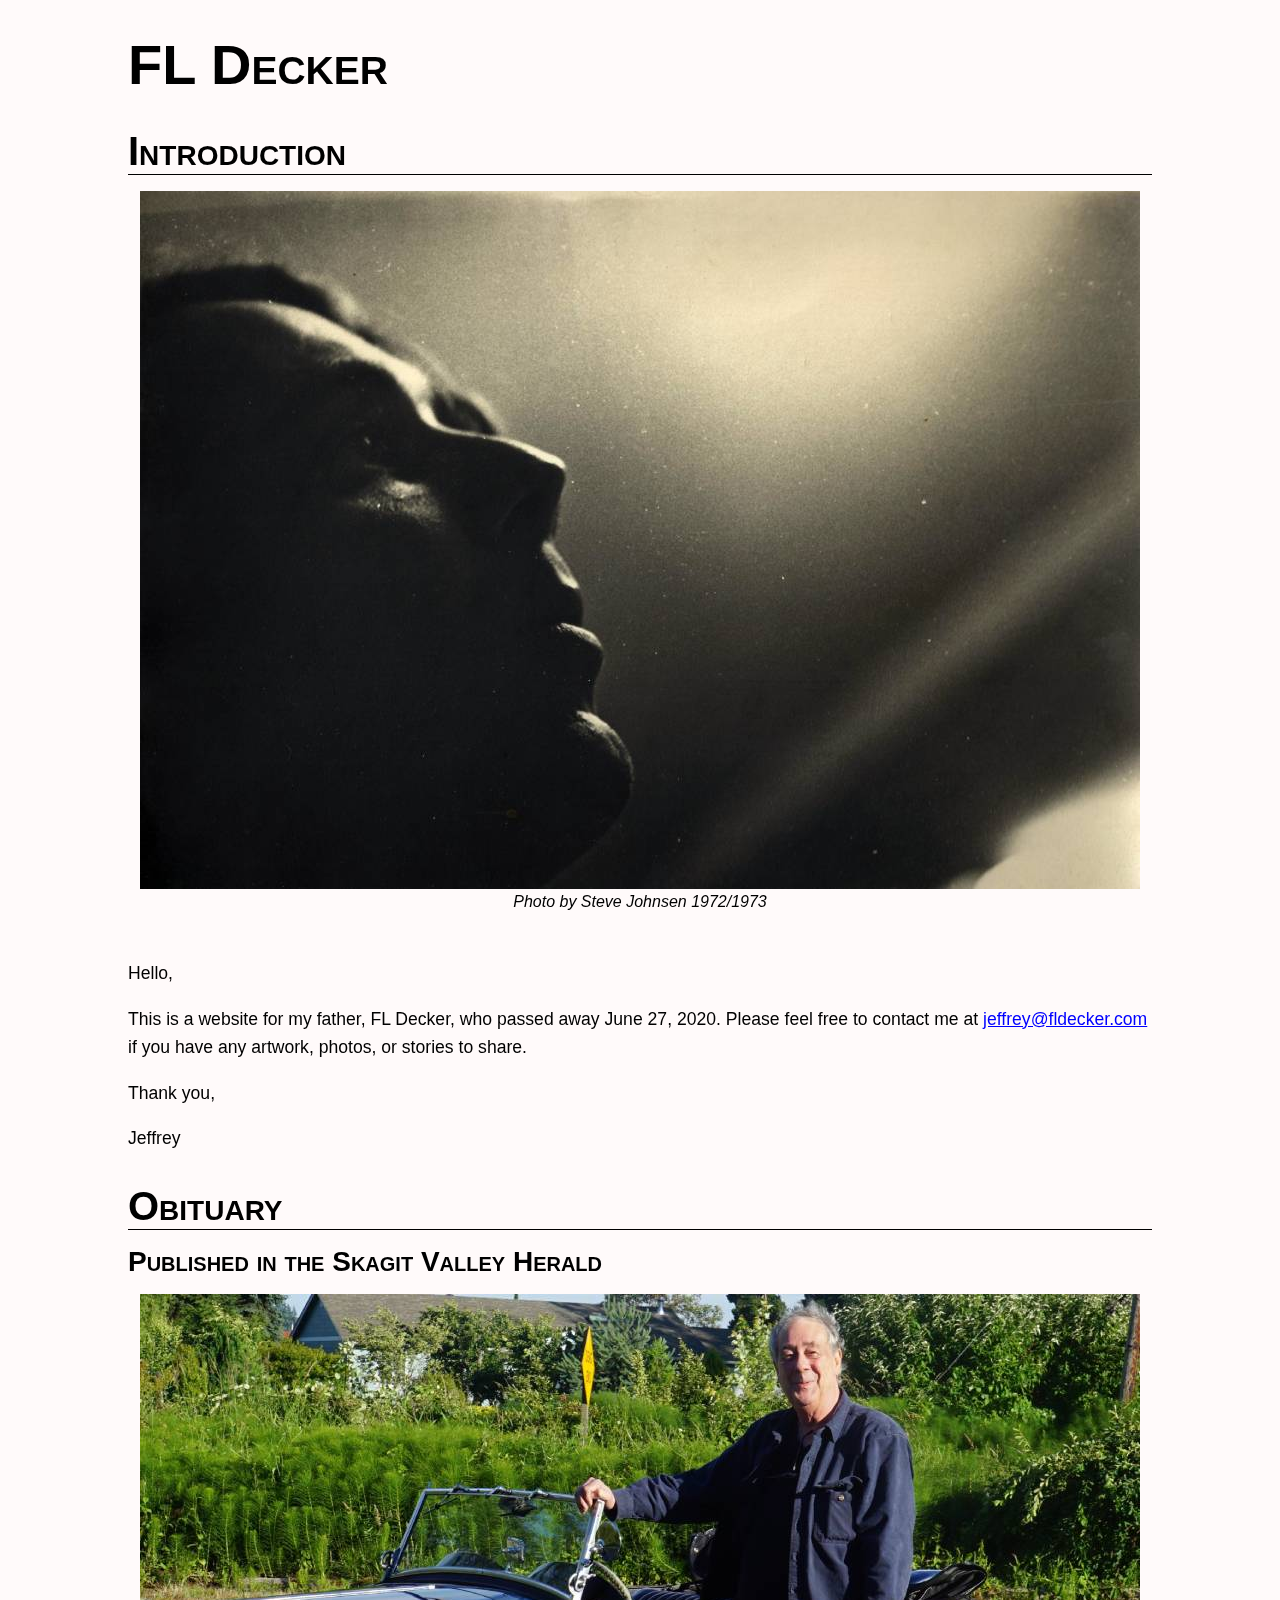
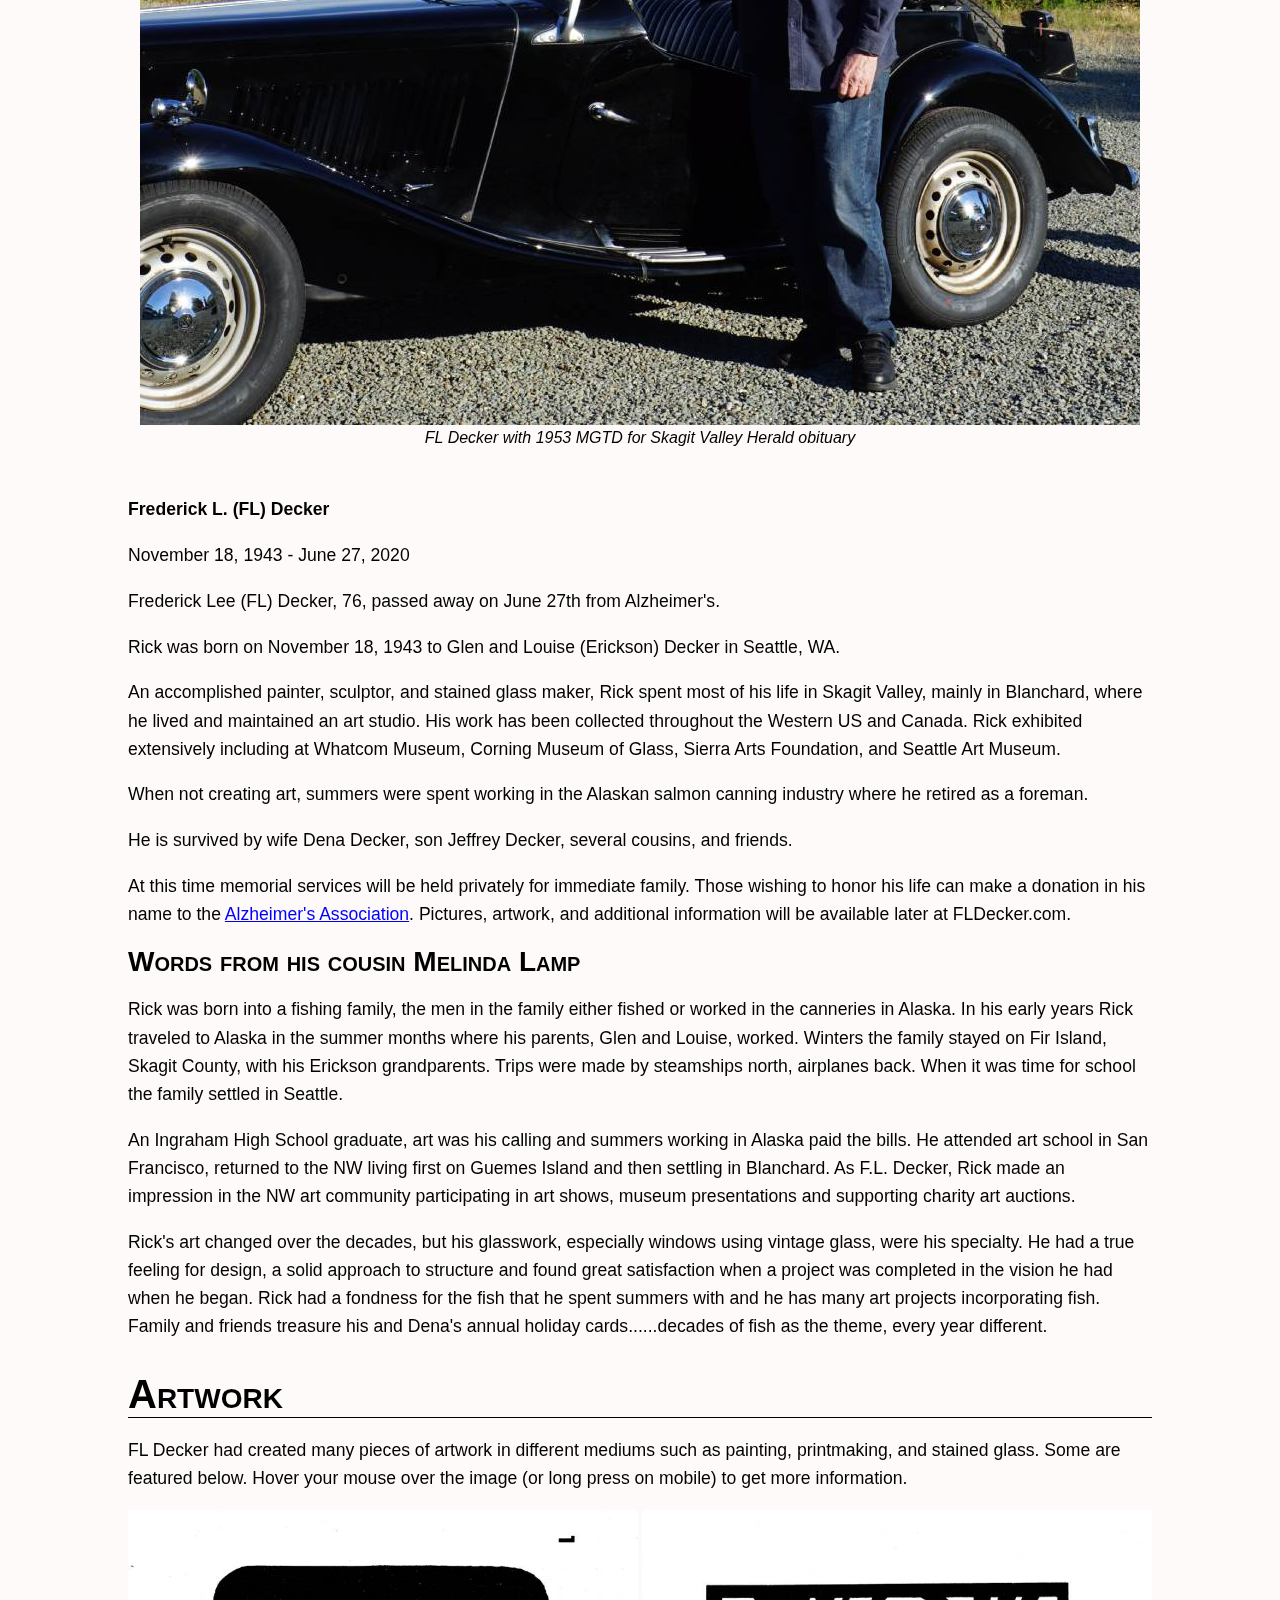
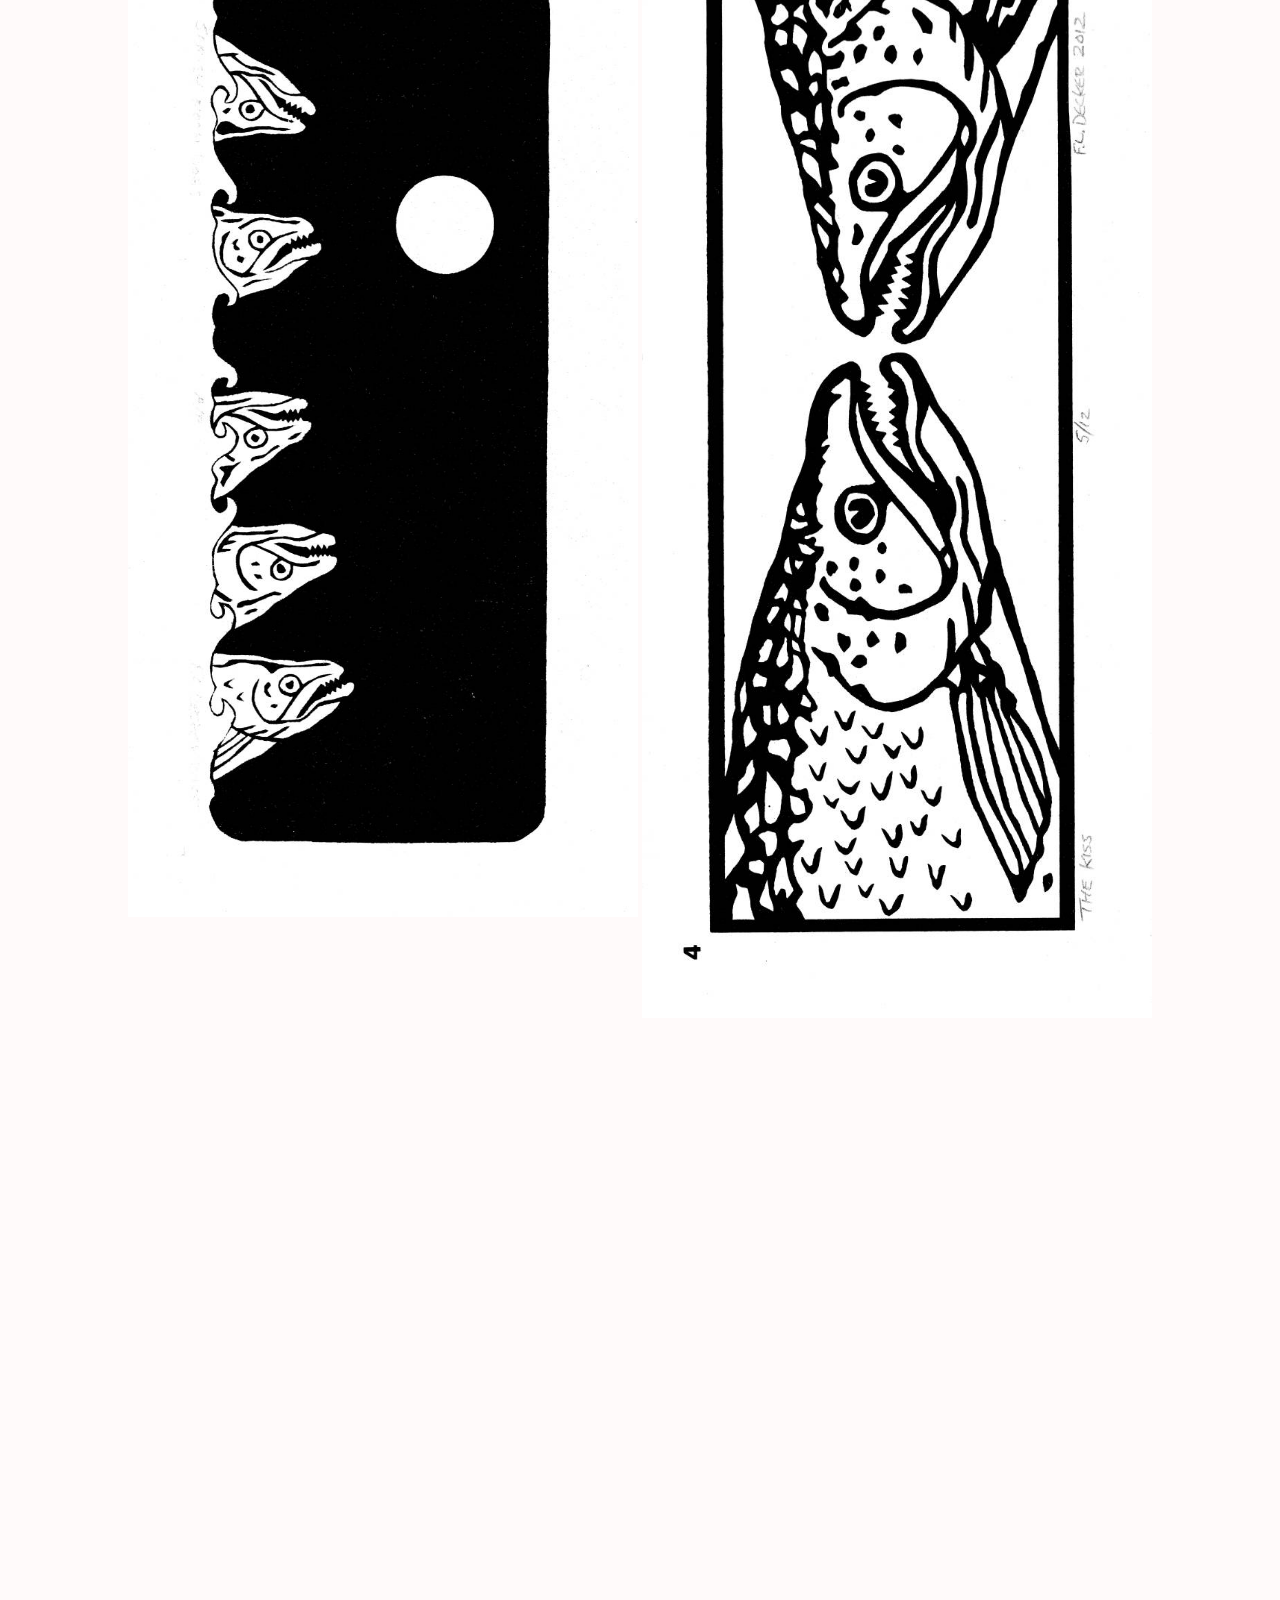
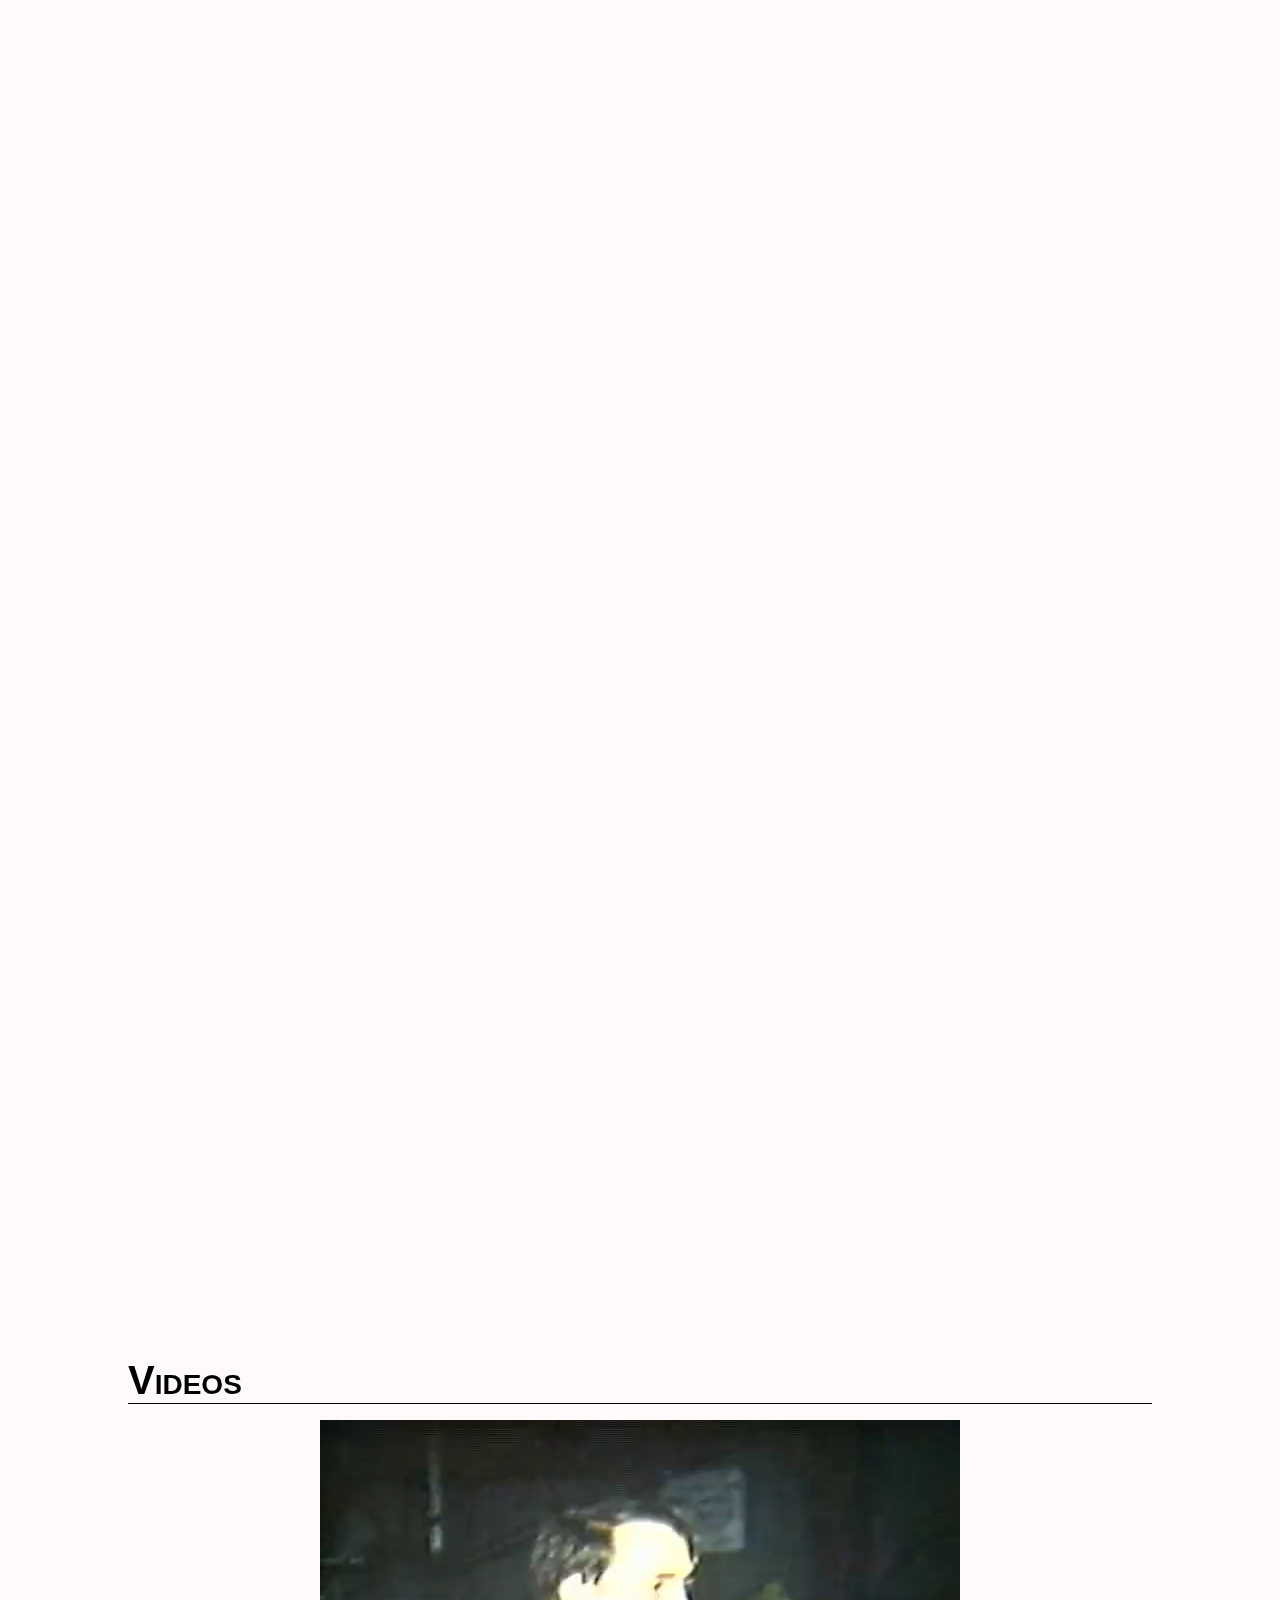
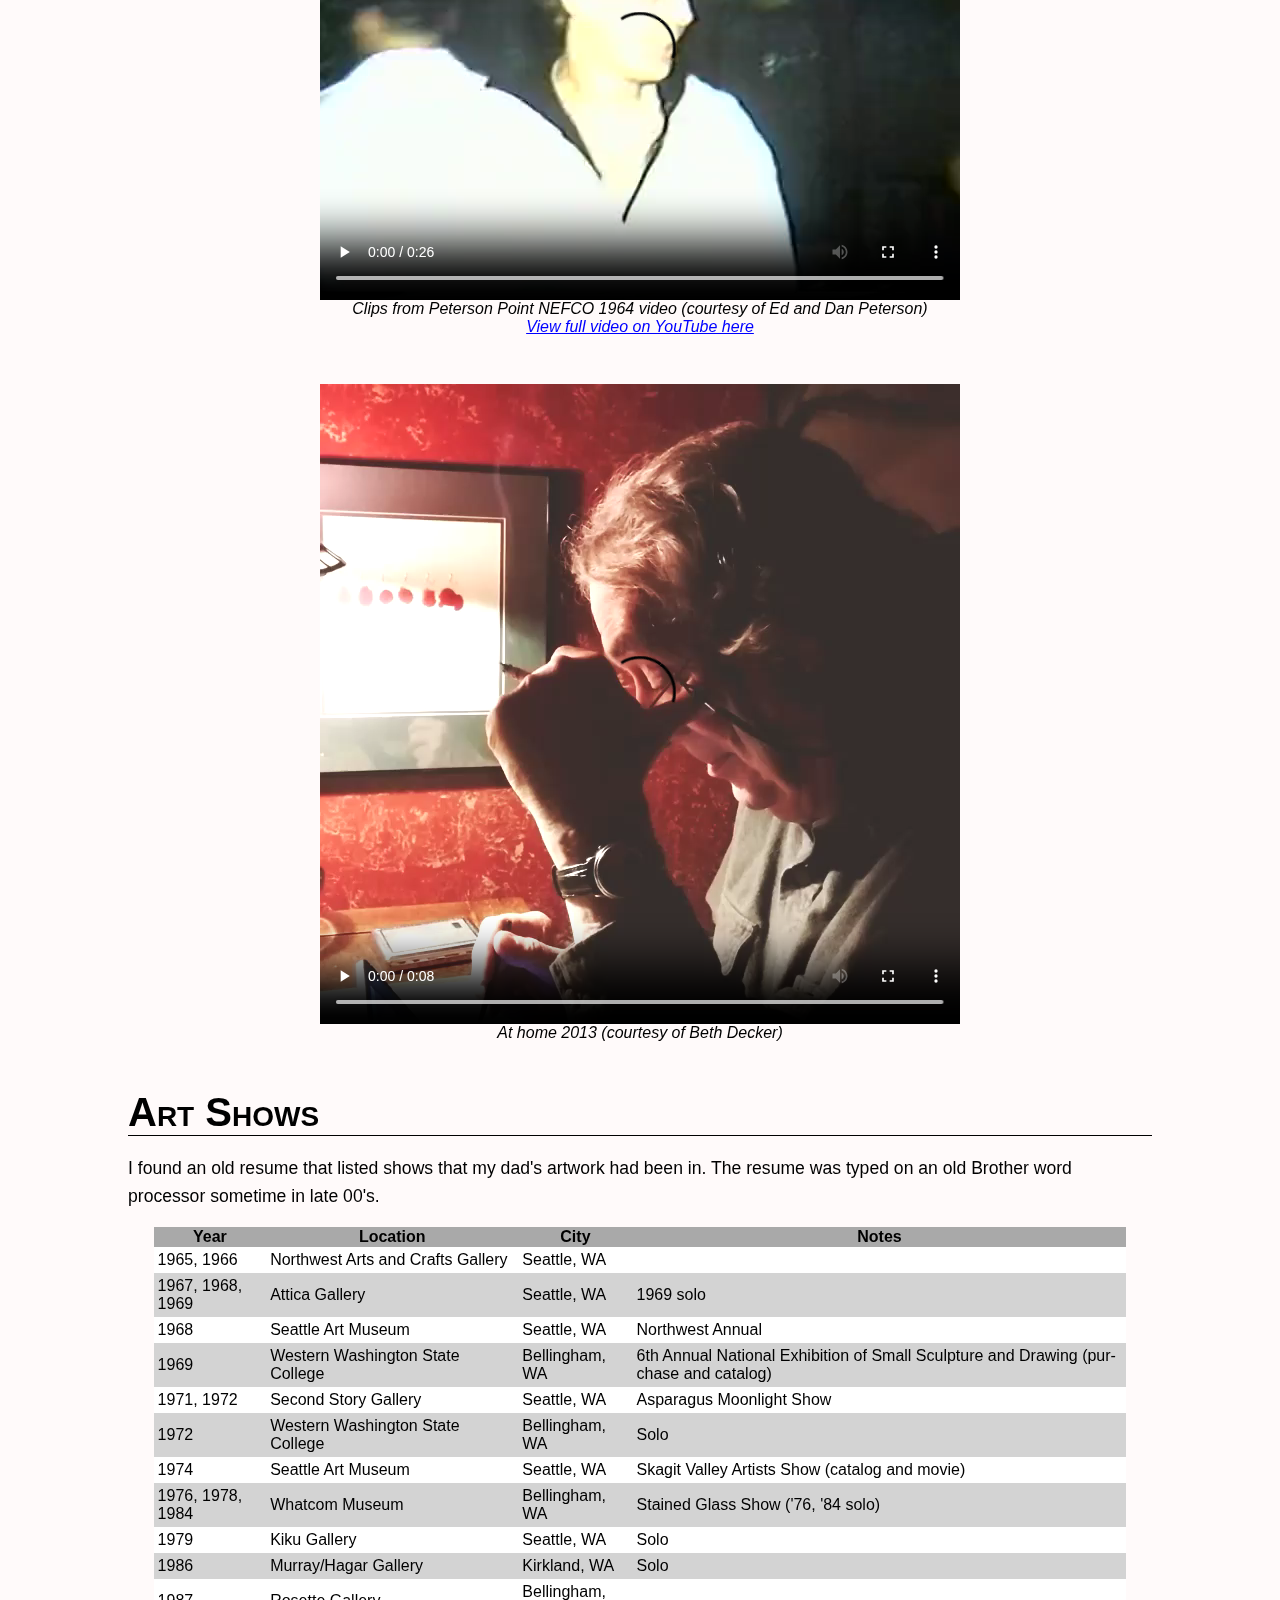
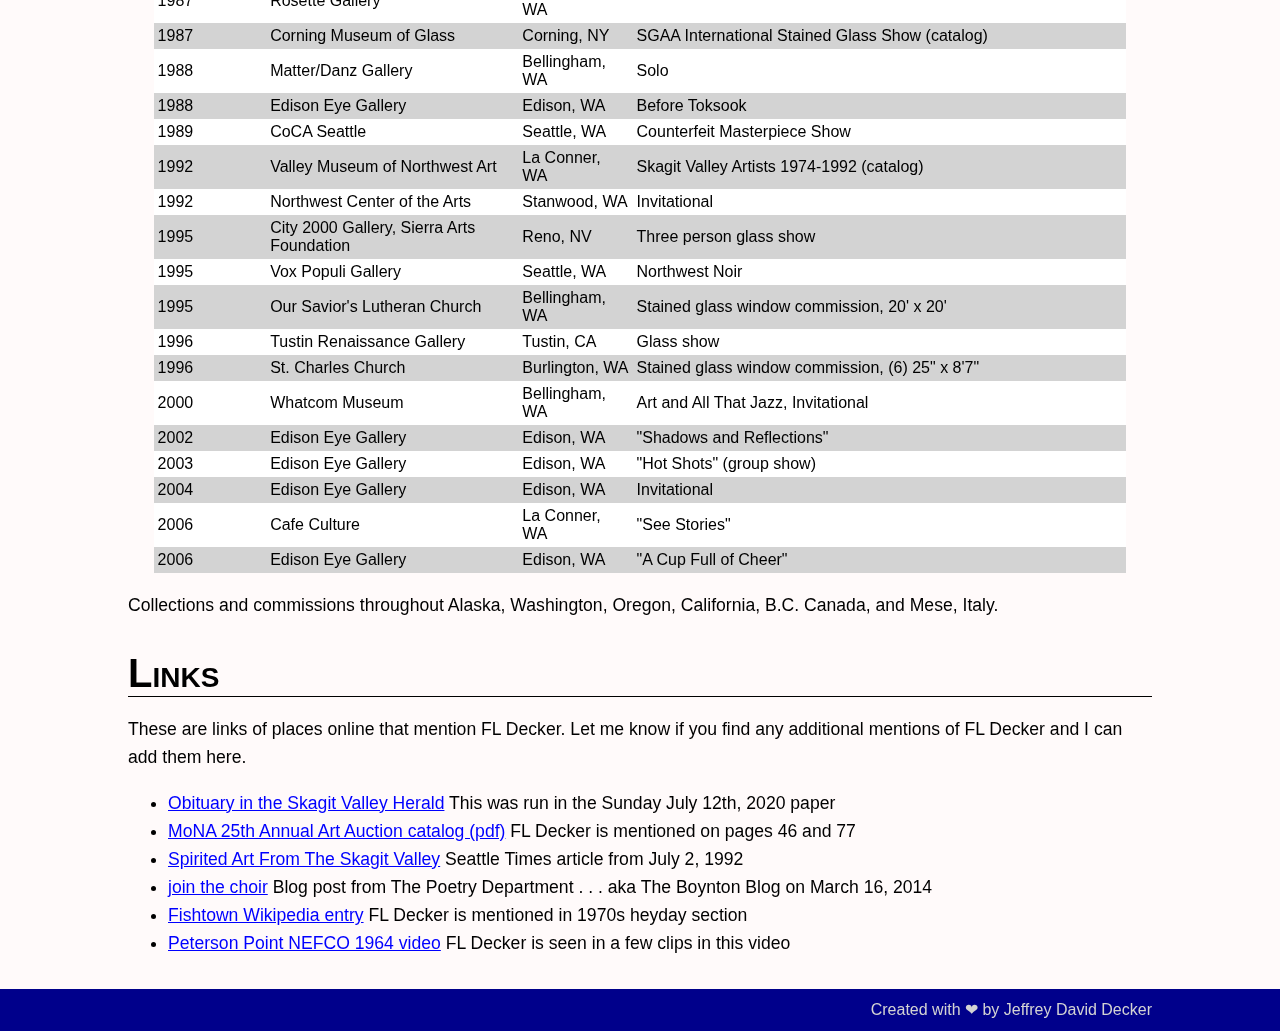
==== commit c4284e49: "Description fixes" ====
--- a/index.html
+++ b/index.html
@@ -6,12 +6,12 @@
         <link rel="icon" type="image/x-icon" herf="/favicon.ico">
         <link rel="stylesheet" href="/style.css">
         <meta name="viewport" content="width=device-width, initial-scale=1">
-        <meta name="description" content="FL Decker was an accomplished painter, sculptor, and stained glass maker from Skagit Valley. He passed away June 27, 2020.">
+        <meta name="description" content="FL Decker (November 18, 1943 - June 27, 2020) was an accomplished painter, sculptor, and stained glass maker from Skagit Valley">
         <meta name="keywords" content="FL Decker, F.L. Decker, Frederick L Decker, Frederick Lee Decker, Rick Decker">
         <meta name="author" content="Jeffrey David Decker">
         <meta property="og:image" content="https://www.fldecker.com/fldecker%20photo%20by%20steve%20johnsen%201972%20or%201973.jpg">
         <meta property="og:title" content="FL Decker">
-        <meta property="og:description" content="FL Decker was an accomplished painter, sculptor, and stained glass maker from Skagit Valley. He passed away June 27, 2020.">
+        <meta property="og:description" content="FL Decker (November 18, 1943 - June 27, 2020) was an accomplished painter, sculptor, and stained glass maker from Skagit Valley">
         <meta property="og:url" content="https://www.fldecker.com">
         <meta property="og:type" content="profile">
     </head>
@@ -52,7 +52,7 @@
                 <p>Rick's art changed over the decades, but his glasswork, especially windows using vintage glass, were his specialty. He had a true feeling for design, a solid approach to structure and found great satisfaction when a project was completed in the vision he had when he began. Rick had a fondness for the fish that he spent summers with and he has many art projects incorporating fish. Family and friends treasure his and Dena's annual holiday cards......decades of fish as the theme, every year different.</p>
 
                 <h2 id="artwork">Artwork</h2>
-                <p>FL Decker had created many pieces of artwork in different mediums such as painting, printmaking, and stained glass. Some are featured below.</p>
+                <p>FL Decker had created many pieces of artwork in different mediums such as painting, printmaking, and stained glass. Some are featured below. Hover your mouse over the image (or long press on mobile) to get more information.</p>
                 <div class="image-grid">
                     <img src="/artwork/1.%20Samish%20Moon%20Dogs.jpg" width="741" height="1464" title="&quot;Samish Moon Dogs&quot; edition of 12, matted and framed 8&quot; x 13&quot;" alt="Black and white print with 5 salmon heads looking at a moon" loading="lazy">
                     <img src="/artwork/2.%20Skagit%20Bay%20Romeo.jpg" width="860" height="1098" title="&quot;Skagit Bay Romeo&quot; edition of 12, matted and framed 11½&quot; x 9½&quot;" alt="Black and white print with a salmon that has it's head out of the water looking at a moon" loading="lazy">
@@ -99,7 +99,7 @@
                 </figure>
 
                 <h2 id="art-shows">Art Shows</h2>
-                <p>I found an old resume that listed shows that my dad's artwork had been in. The resume was typed on a word processor sometime in late 00's. Below is a listing of those shows:</p>
+                <p>I found an old resume that listed shows that my dad's artwork had been in. The resume was typed on an old Brother word processor sometime in late 00's.</p>
                 <table>
                     <thead>
                         <tr>
@@ -283,7 +283,7 @@
                 <p>Collections and commissions throughout Alaska, Washington, Oregon, California, B.C. Canada, and Mese, Italy.</p>
 
                 <h2 id="links">Links</h2>
-                <p>Here are some links around the Internet I've been able to gather. Let me know if you find any other mentions of FL Decker around the Internet and I can add the links here.</p>
+                <p>These are links of places online that mention FL Decker. Let me know if you find any additional mentions of FL Decker and I can add them here.</p>
                 <ul>
                     <li><a href="https://www.legacy.com/obituaries/skagitvalleyherald/obituary.aspx?n=frederick-lee-decker-fl&pid=196468831">Obituary in the Skagit Valley Herald</a> This was run in the Sunday July 12th, 2020 paper</li>
                     <li><a href="links/17MONA003%20Catalog-04-WEB.pdf">MoNA 25th Annual Art Auction catalog (pdf)</a> FL Decker is mentioned on pages 46 and 77</li>
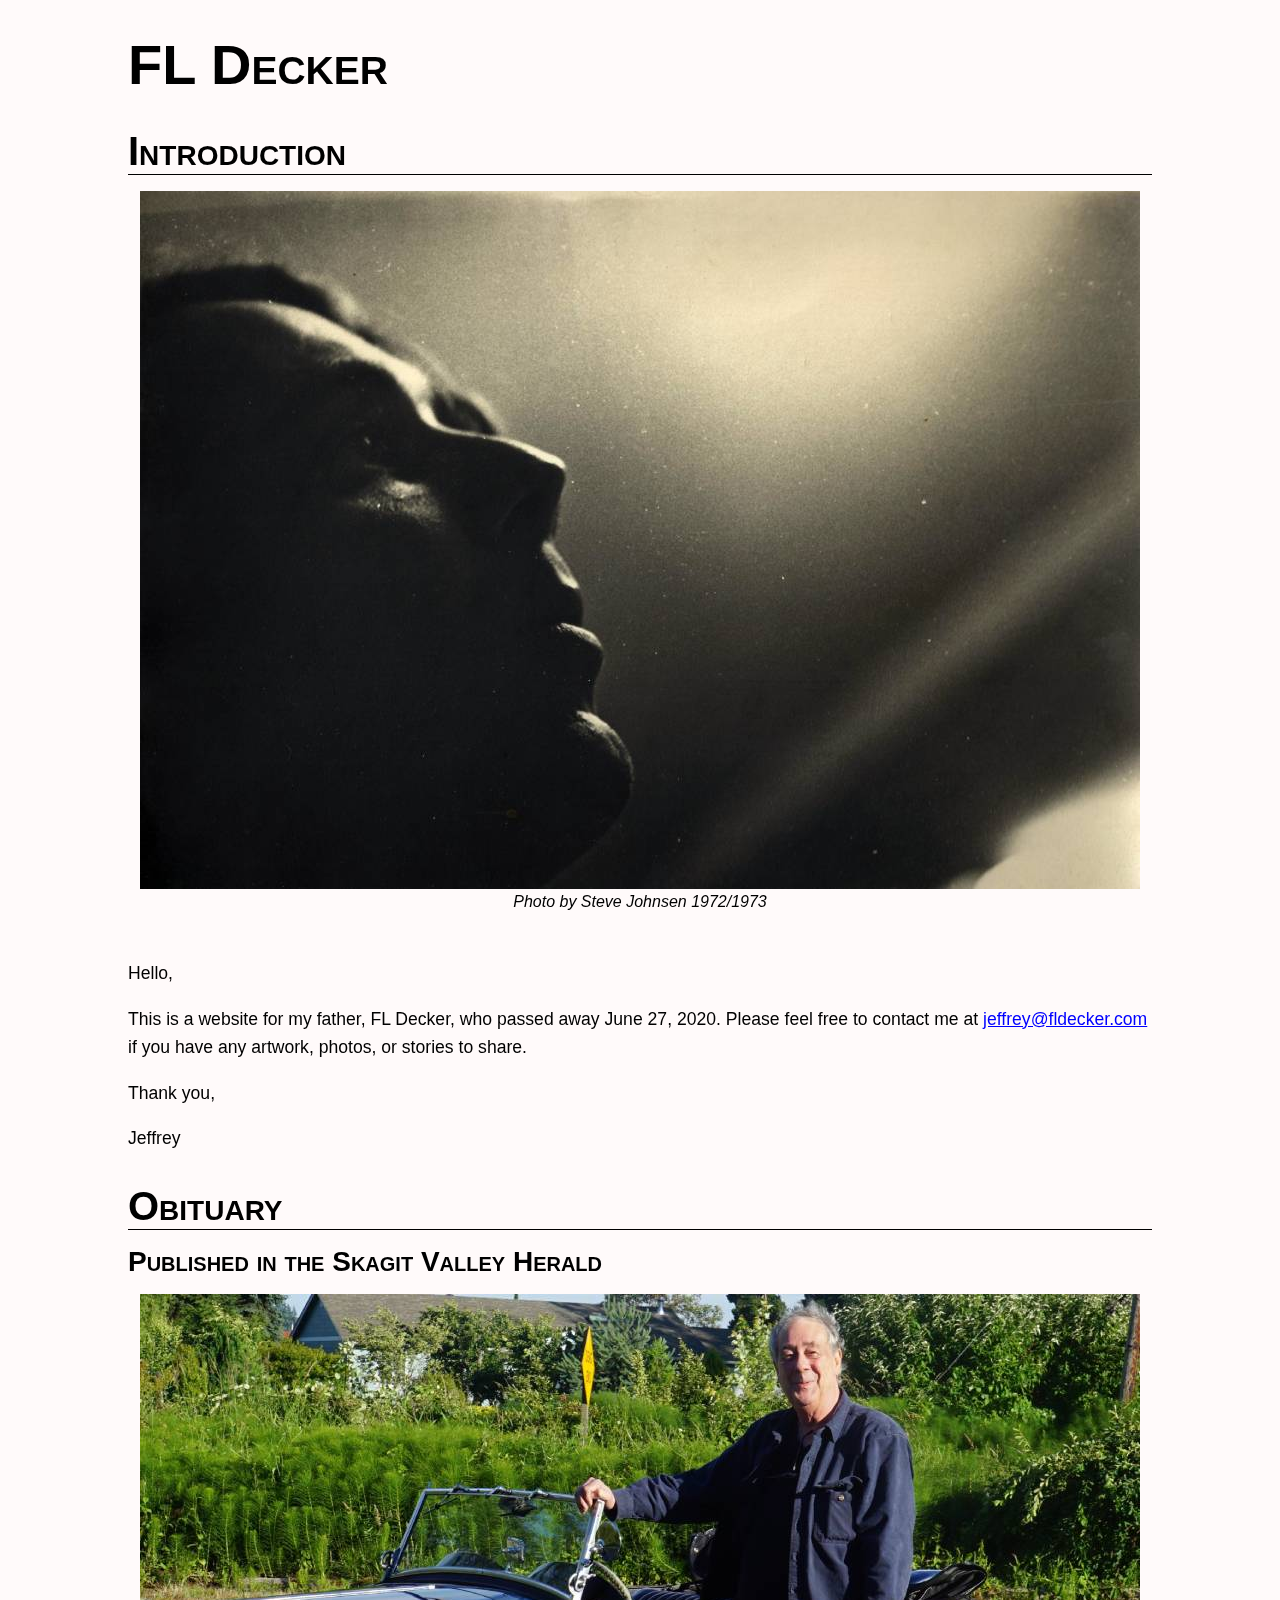
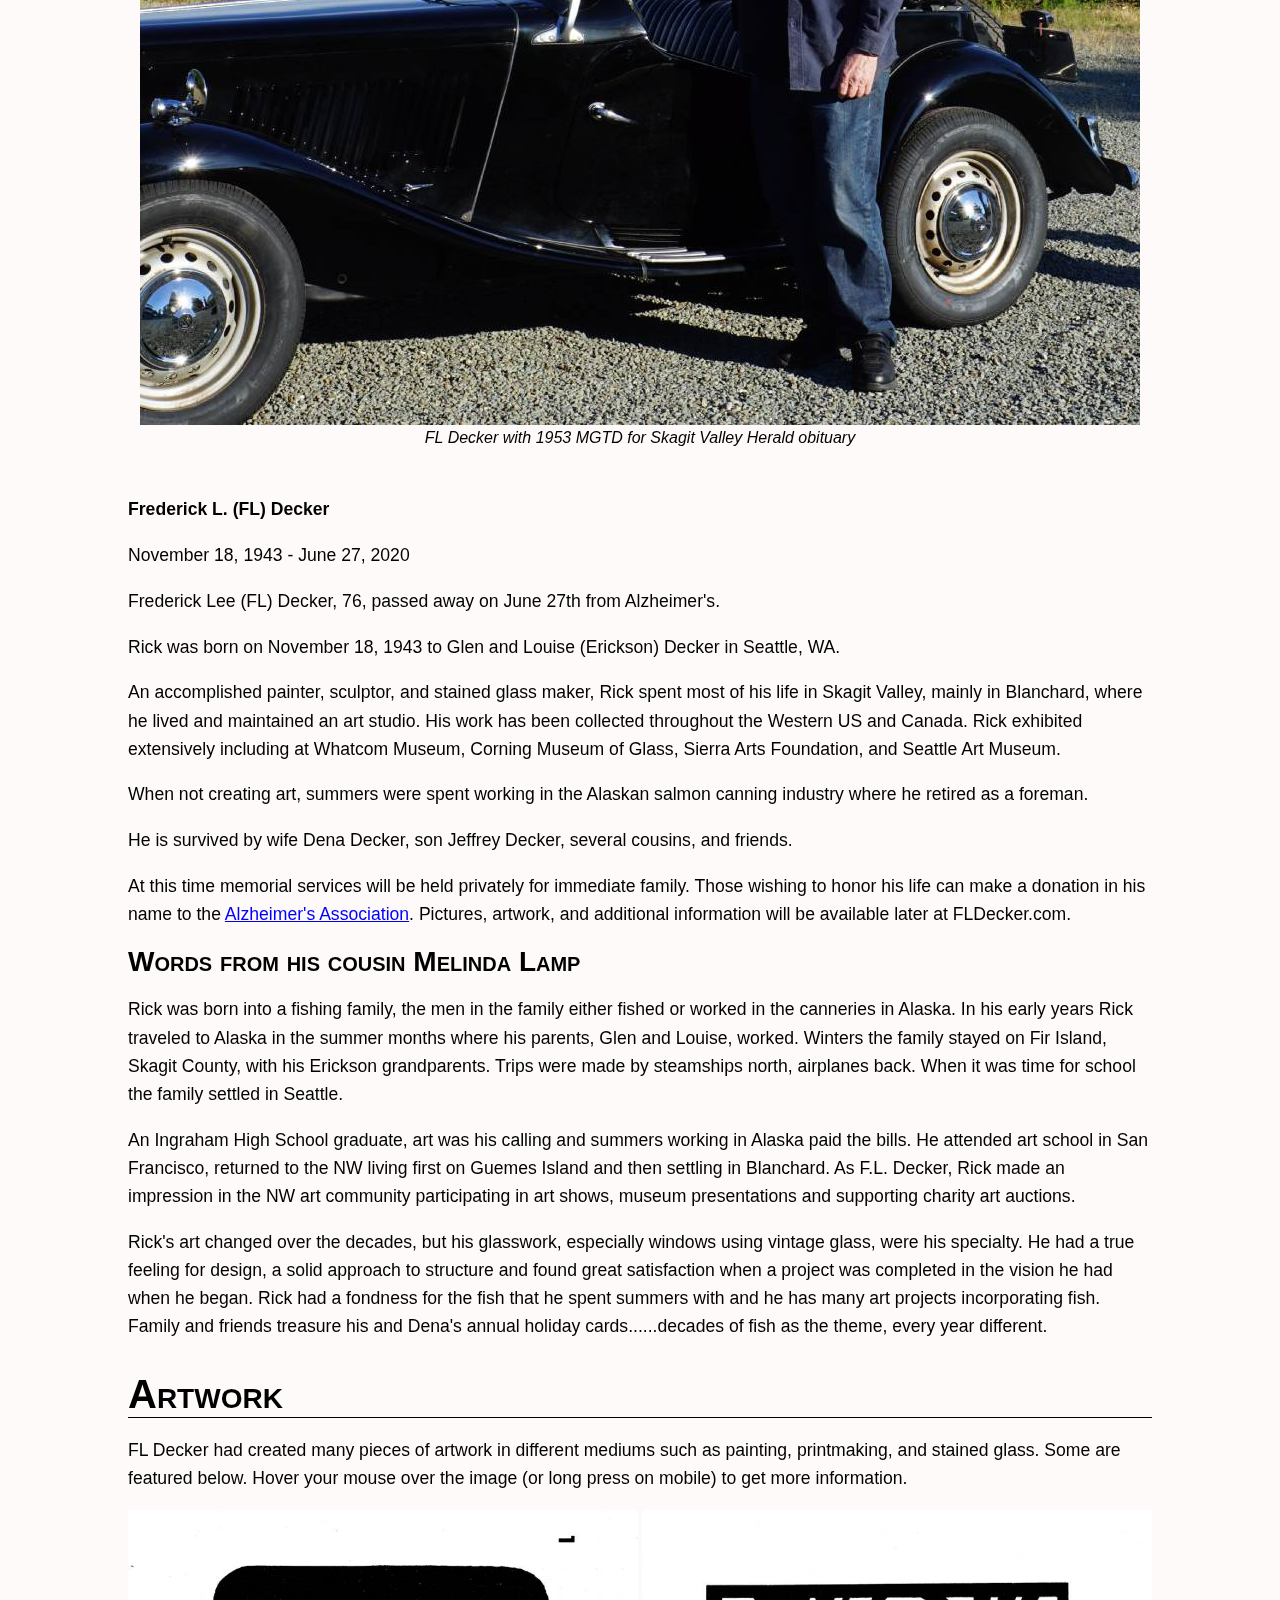
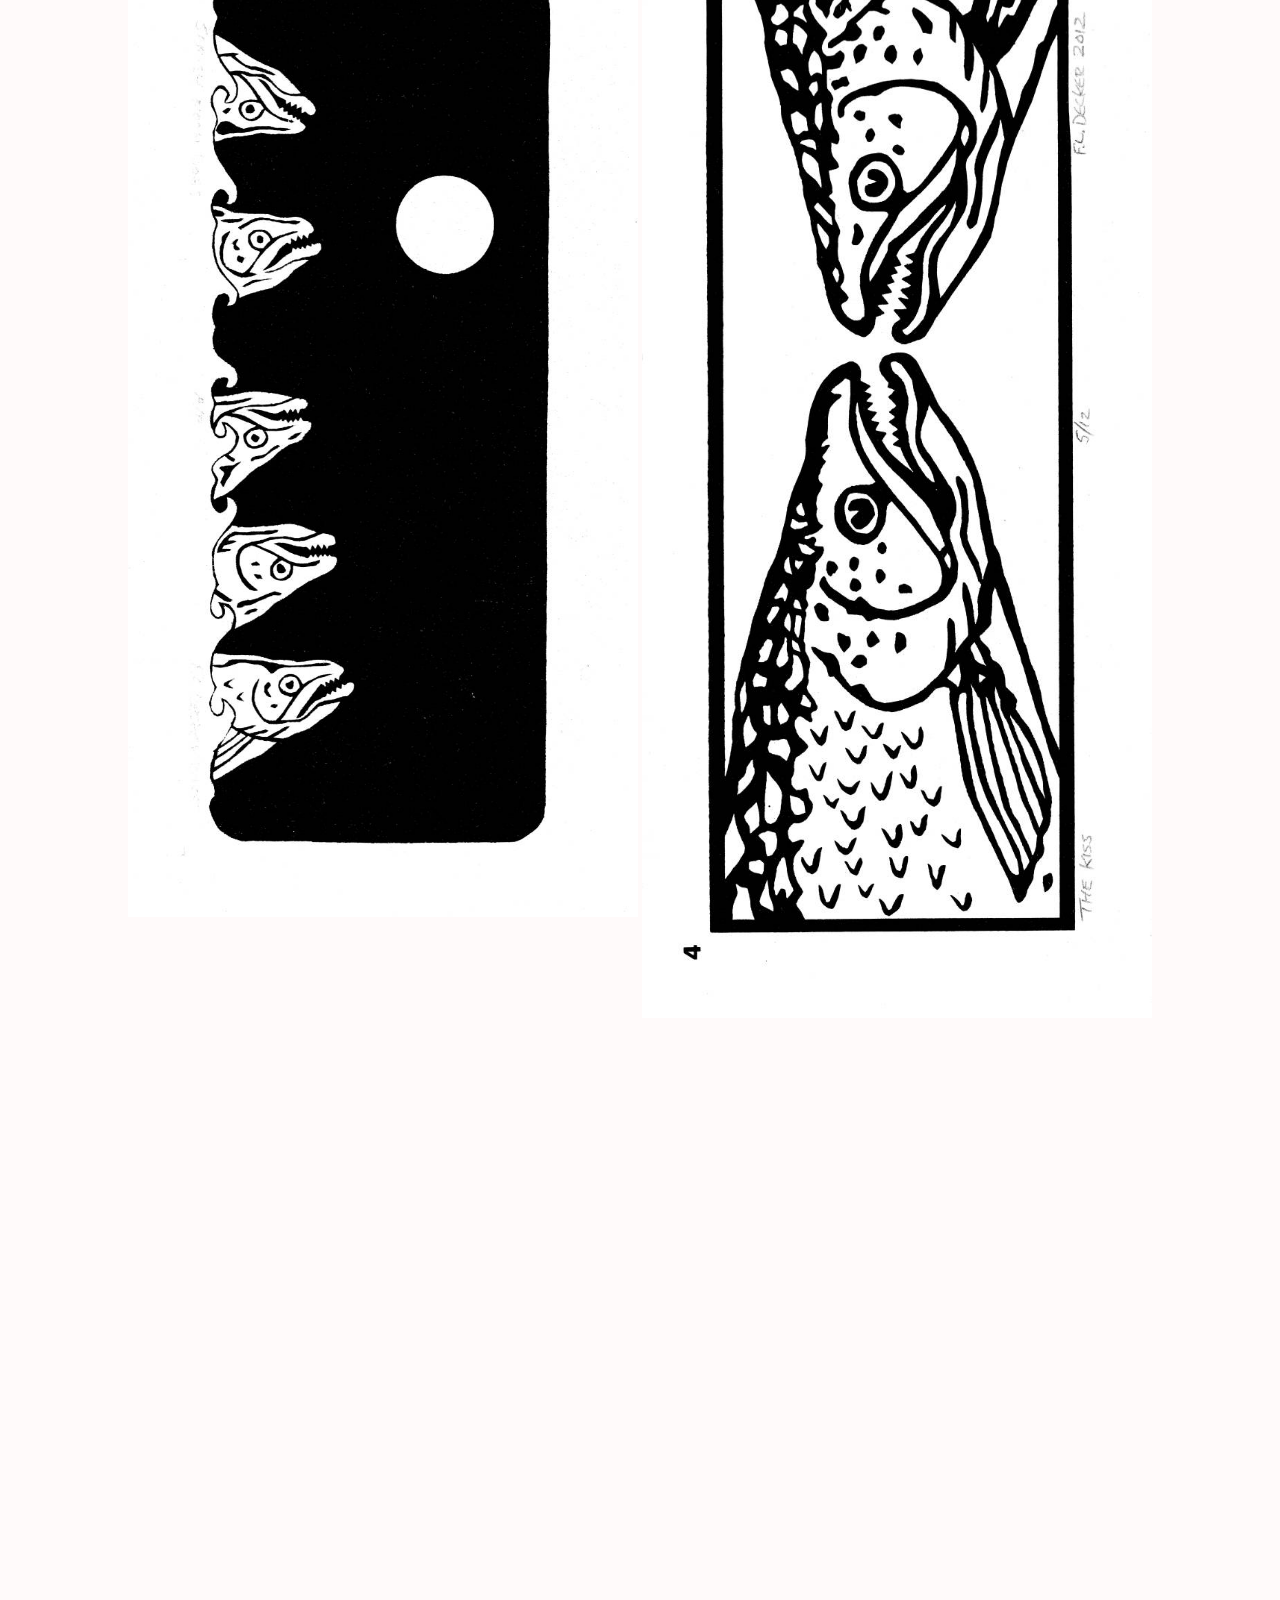
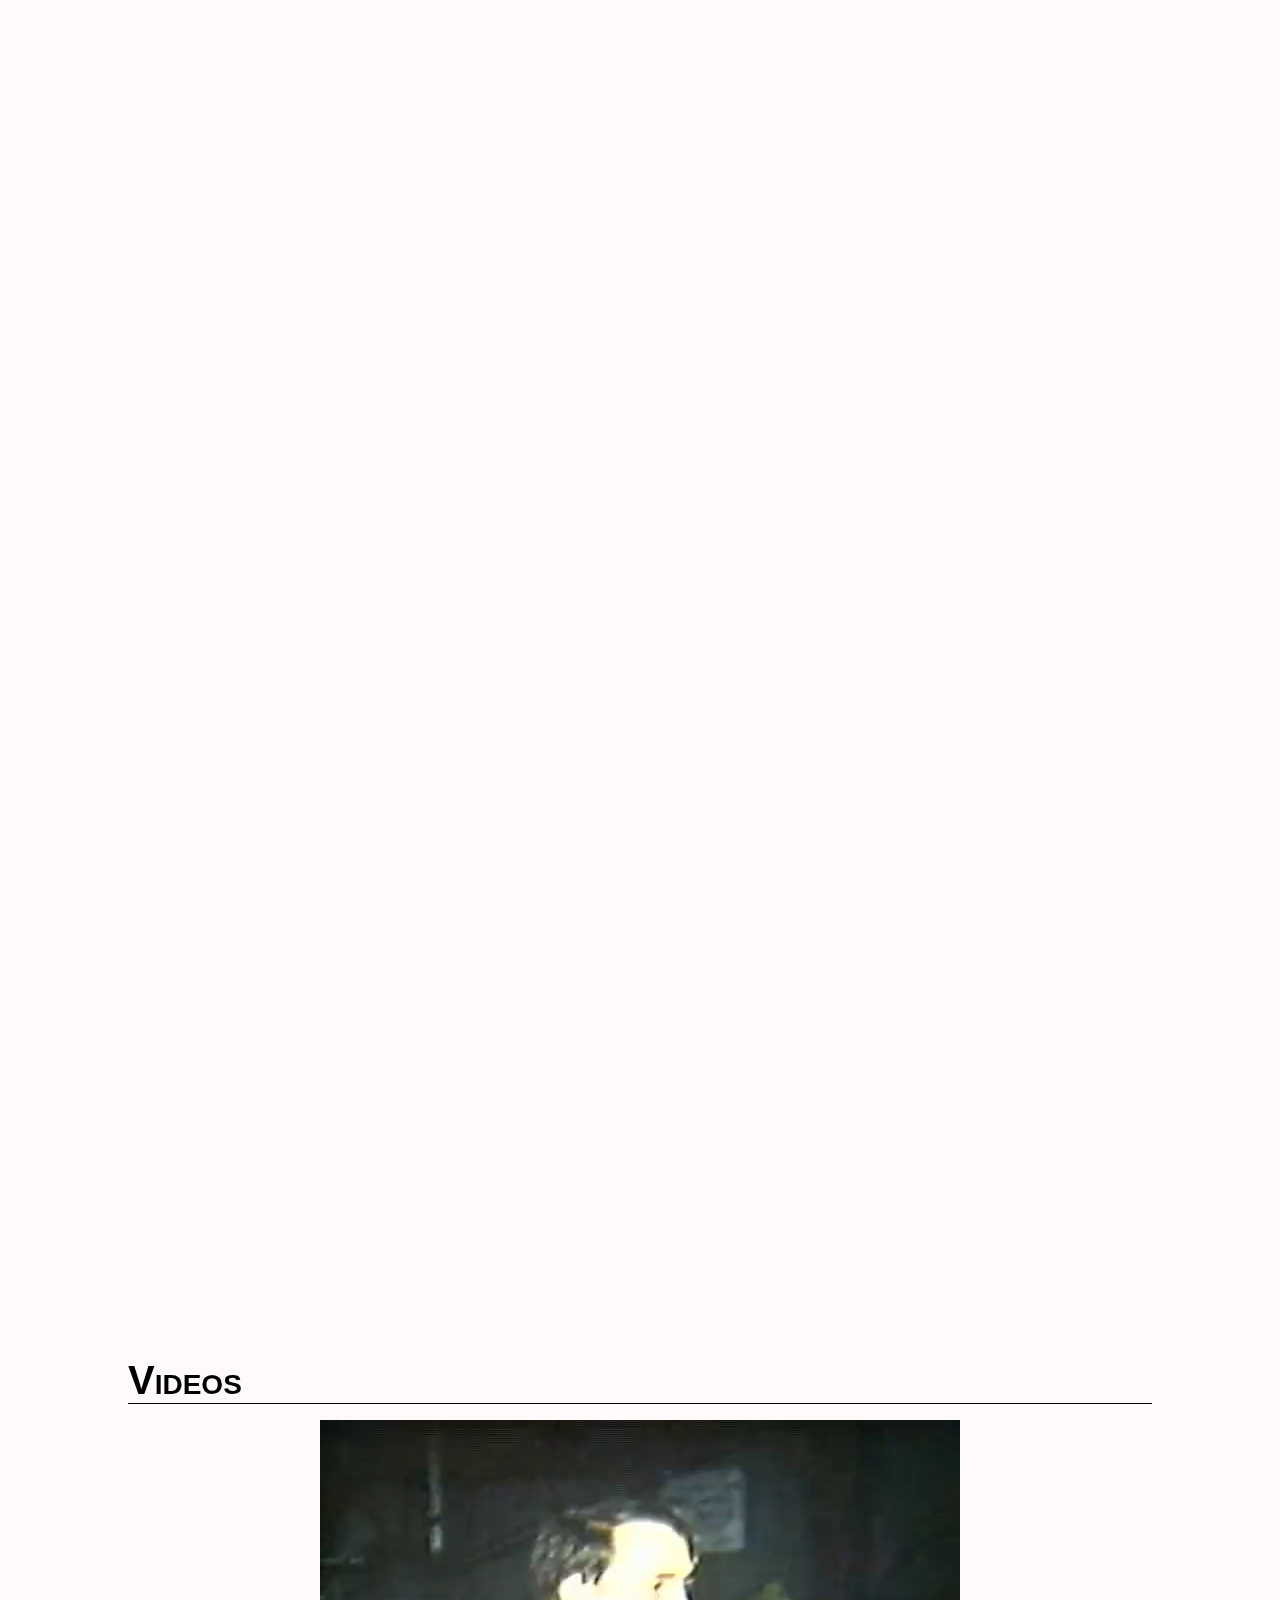
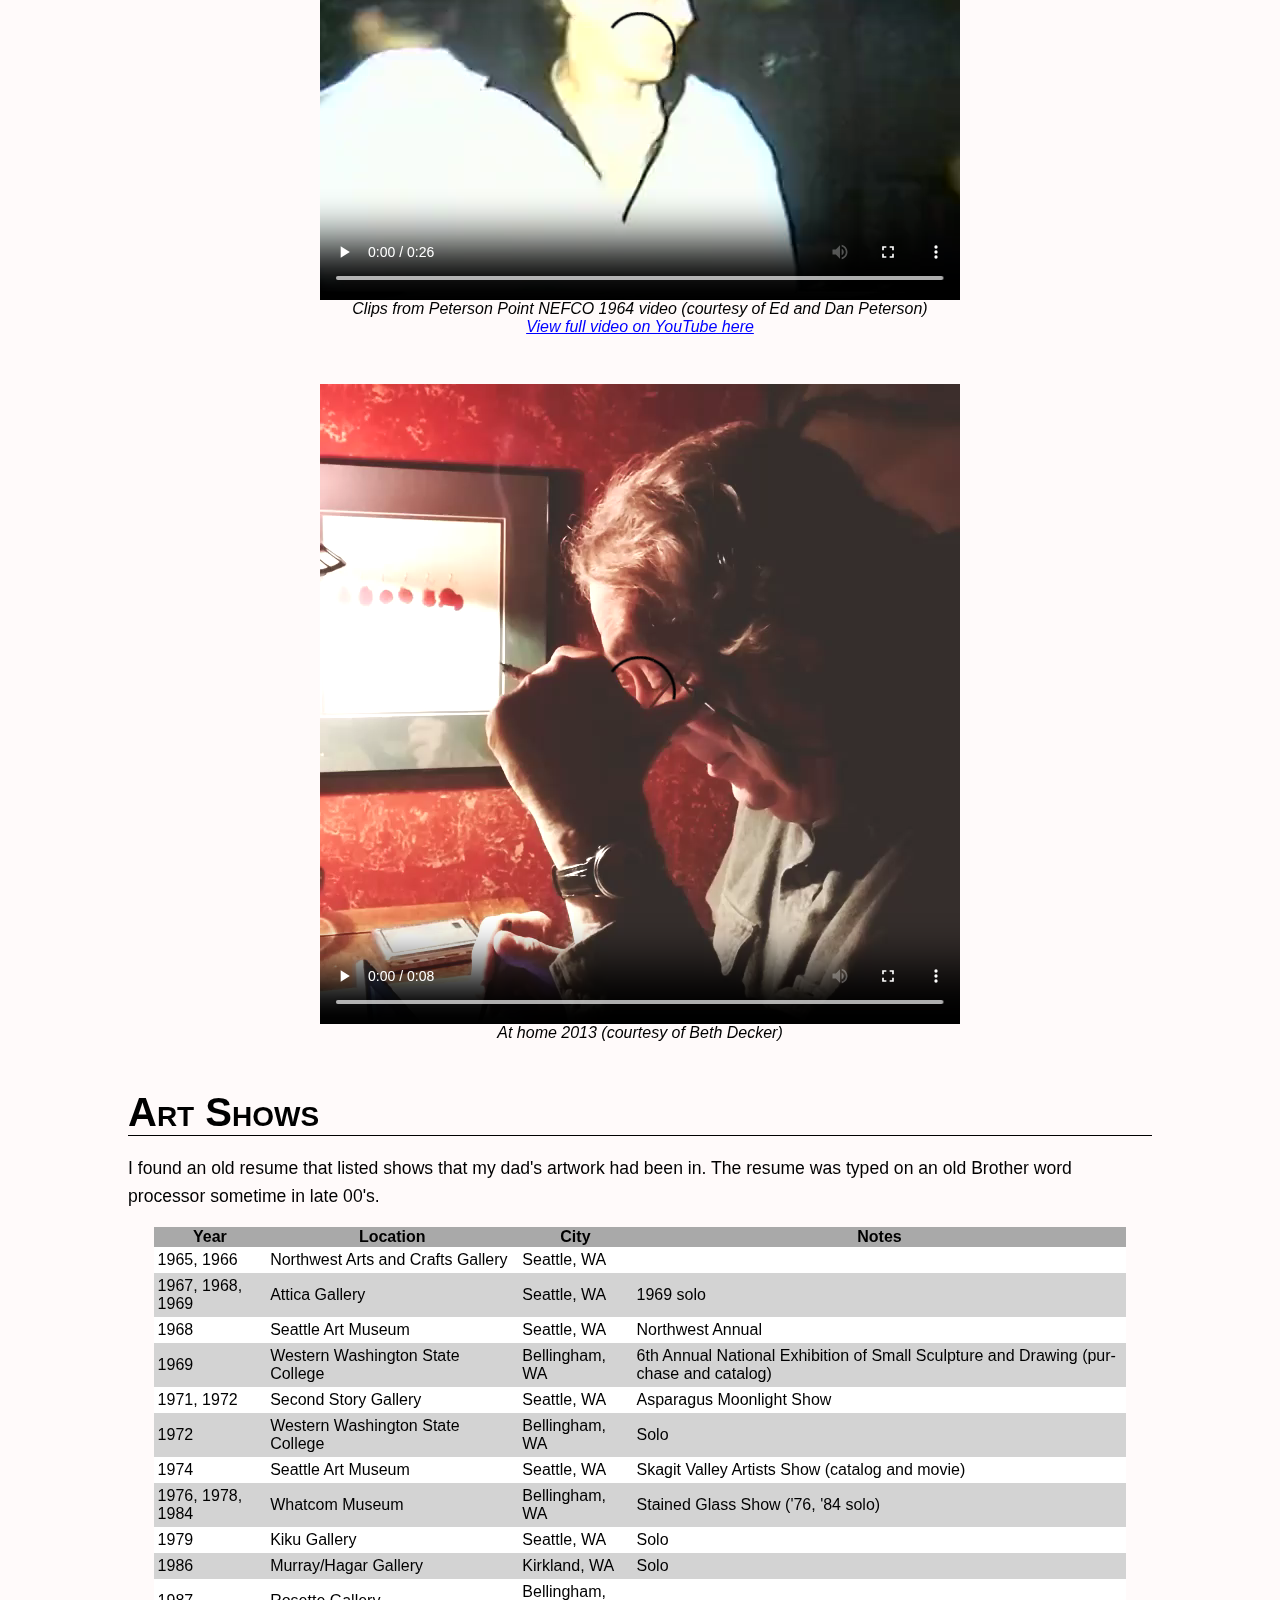
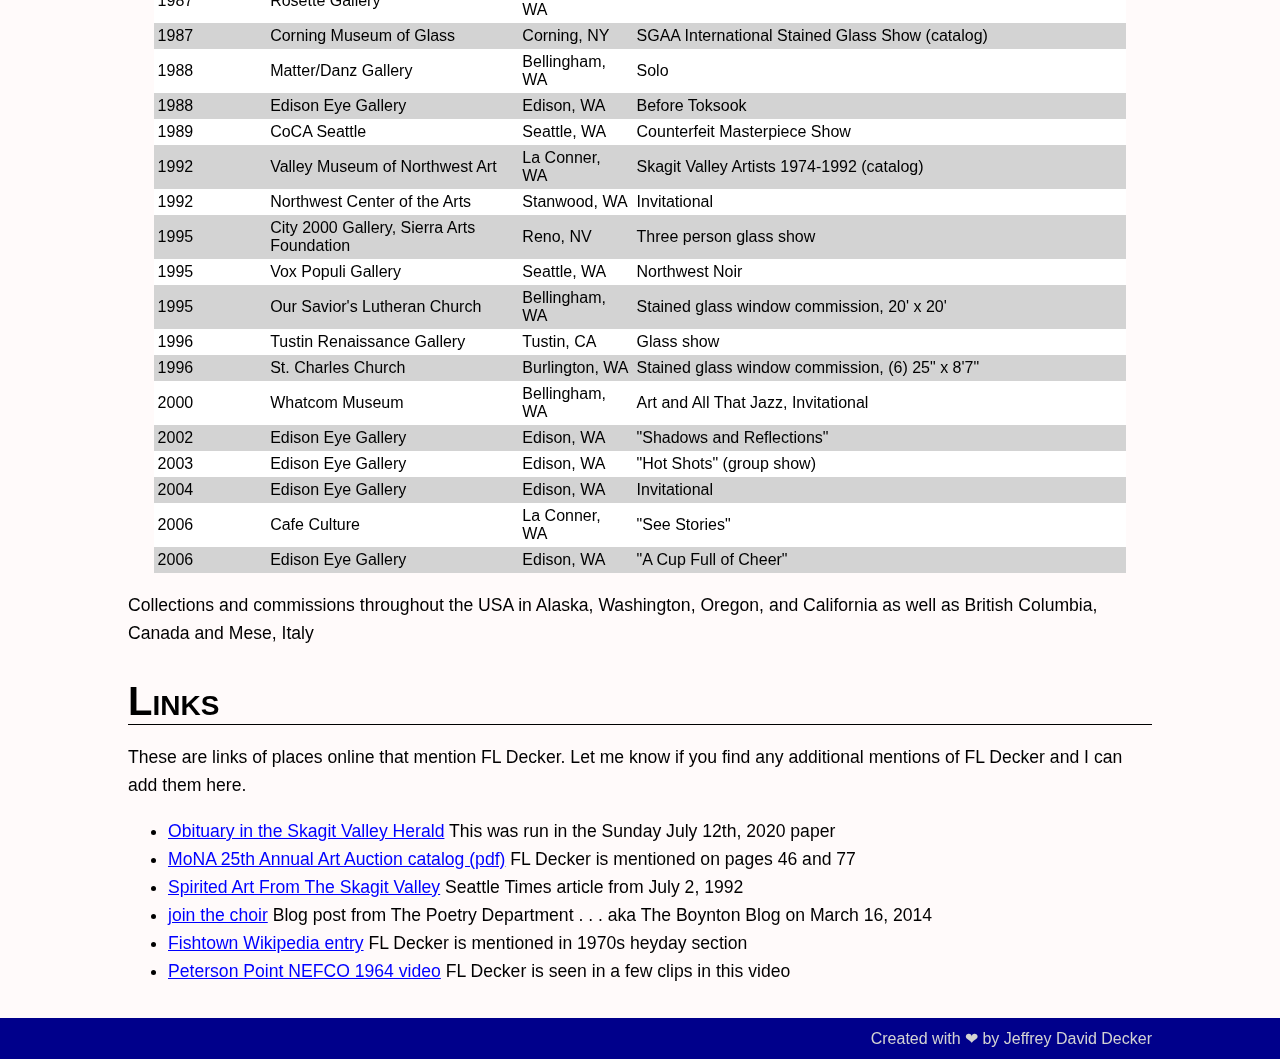
==== commit 6622d8ef: "Updated wording" ====
--- a/index.html
+++ b/index.html
@@ -280,7 +280,7 @@
                         </tr>
                     </tbody>
                 </table>
-                <p>Collections and commissions throughout Alaska, Washington, Oregon, California, B.C. Canada, and Mese, Italy.</p>
+                <p>Collections and commissions throughout the USA in Alaska, Washington, Oregon, and California as well as British Columbia, Canada and Mese, Italy</p>
 
                 <h2 id="links">Links</h2>
                 <p>These are links of places online that mention FL Decker. Let me know if you find any additional mentions of FL Decker and I can add them here.</p>
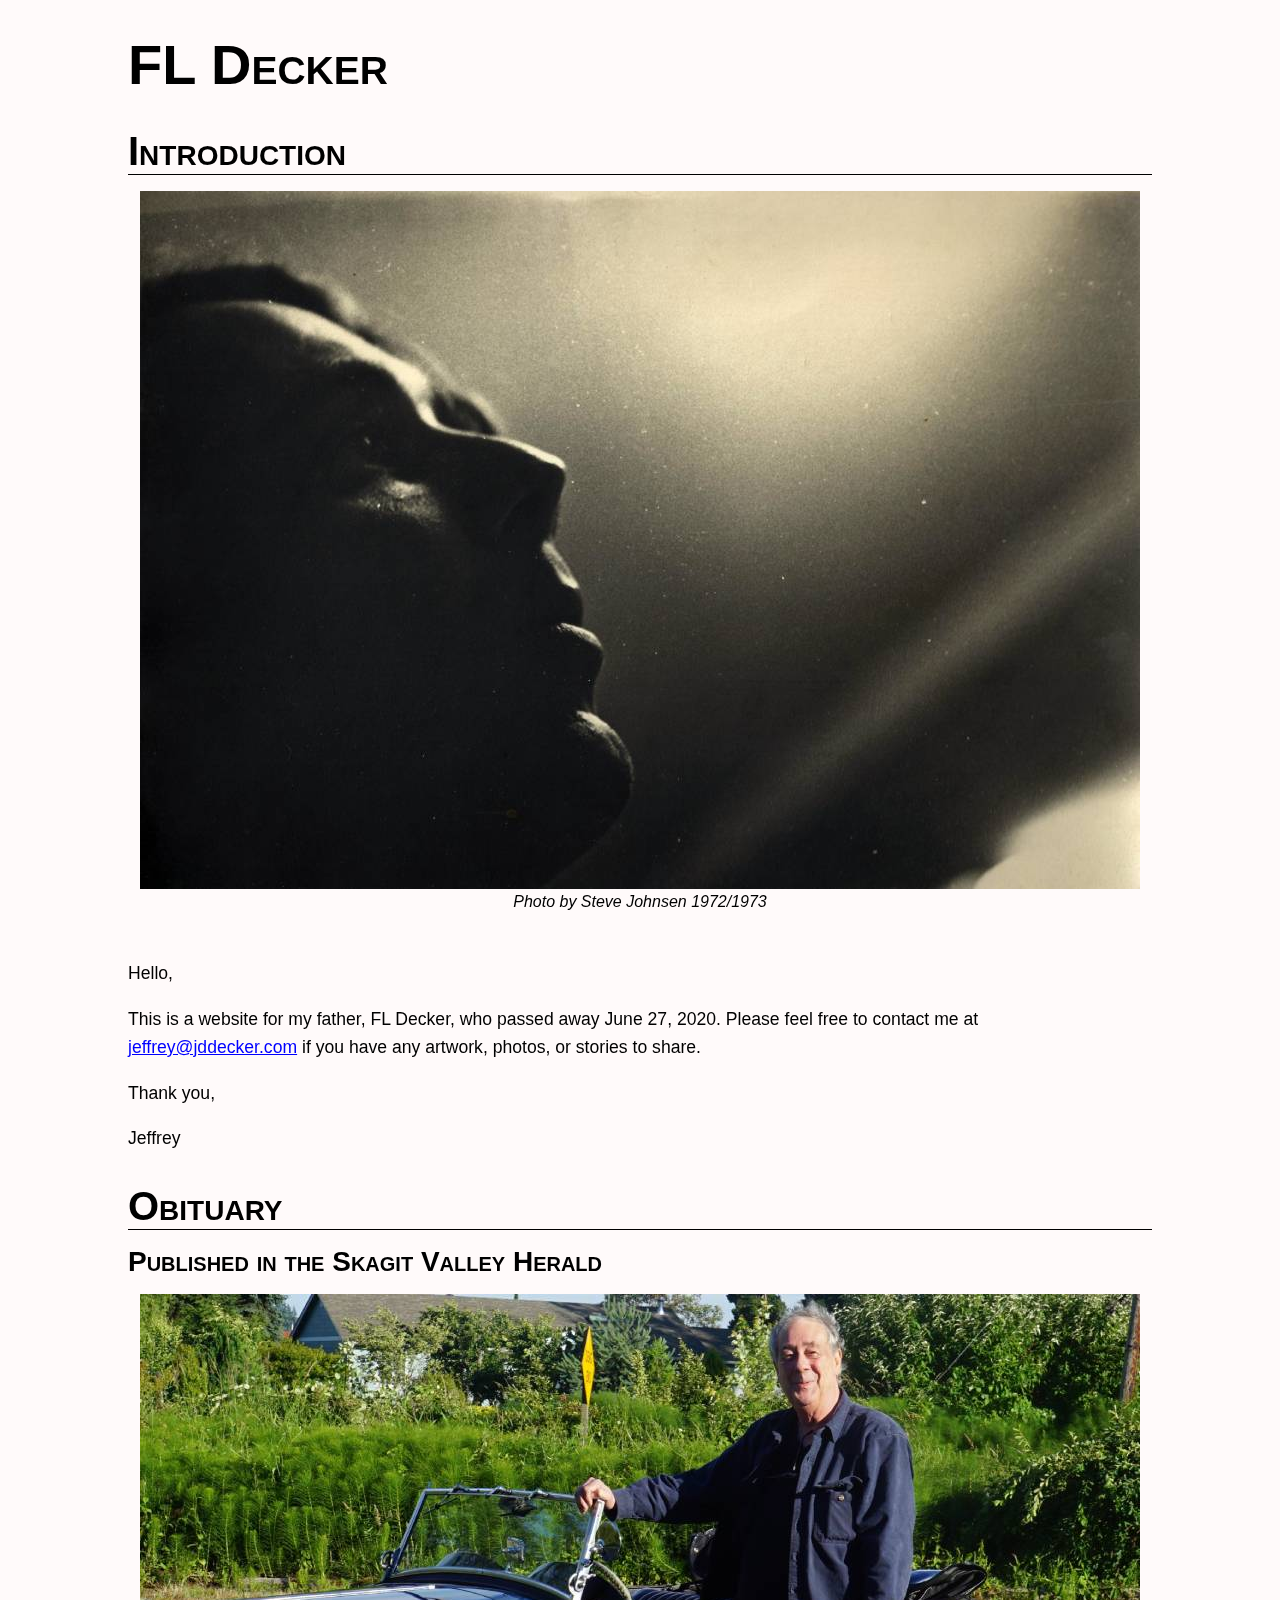
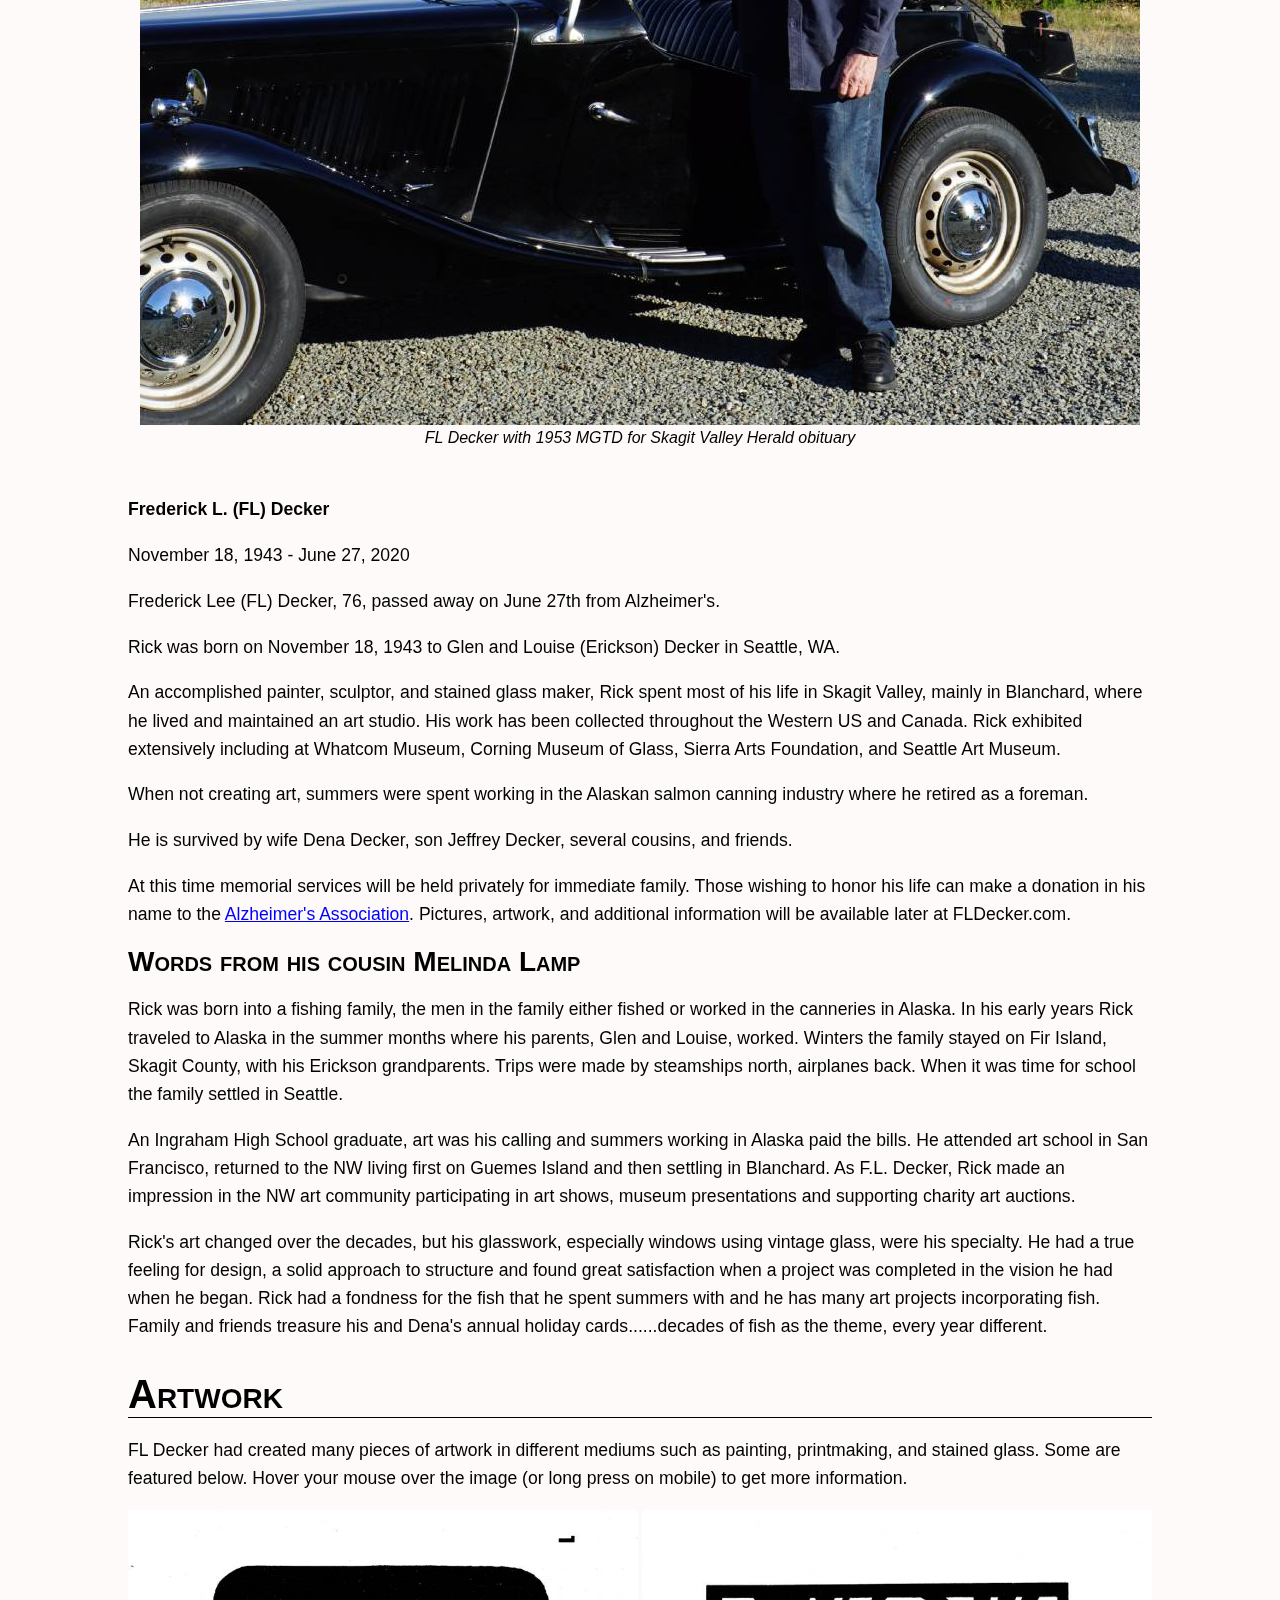
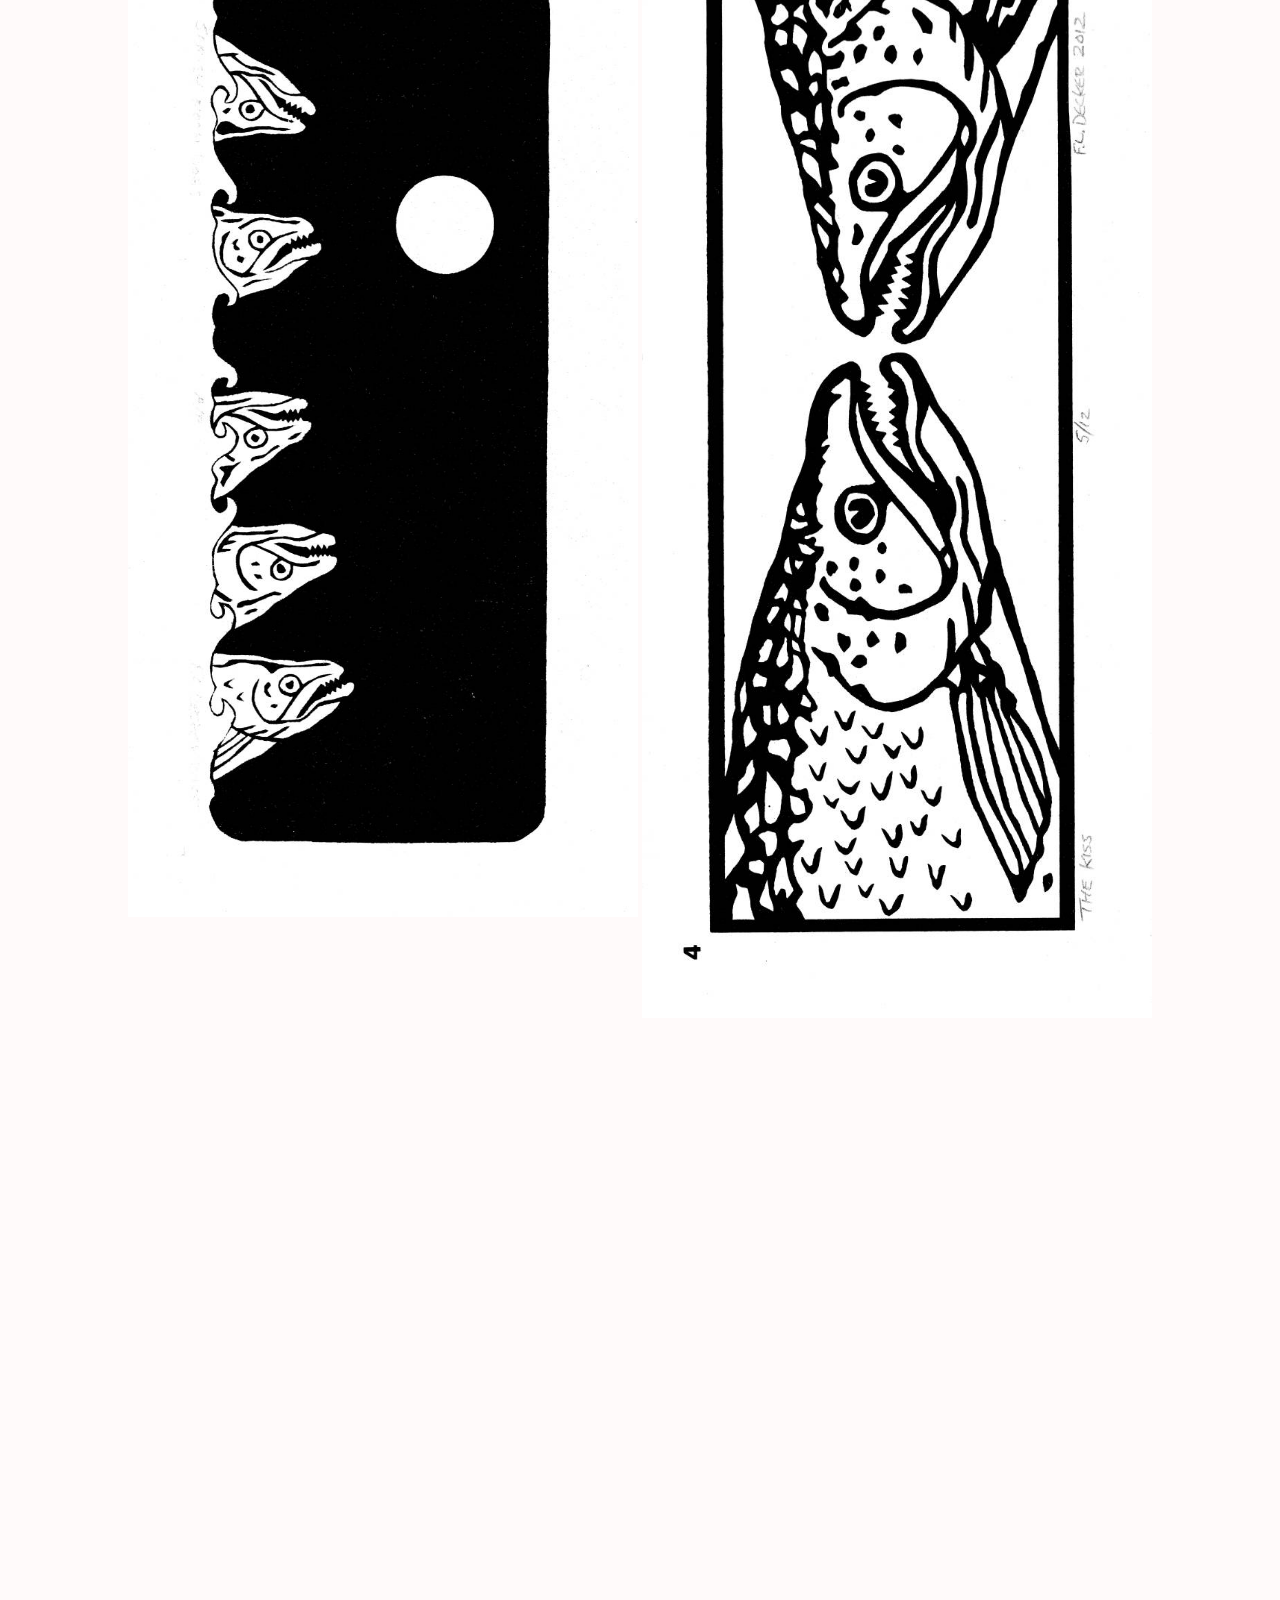
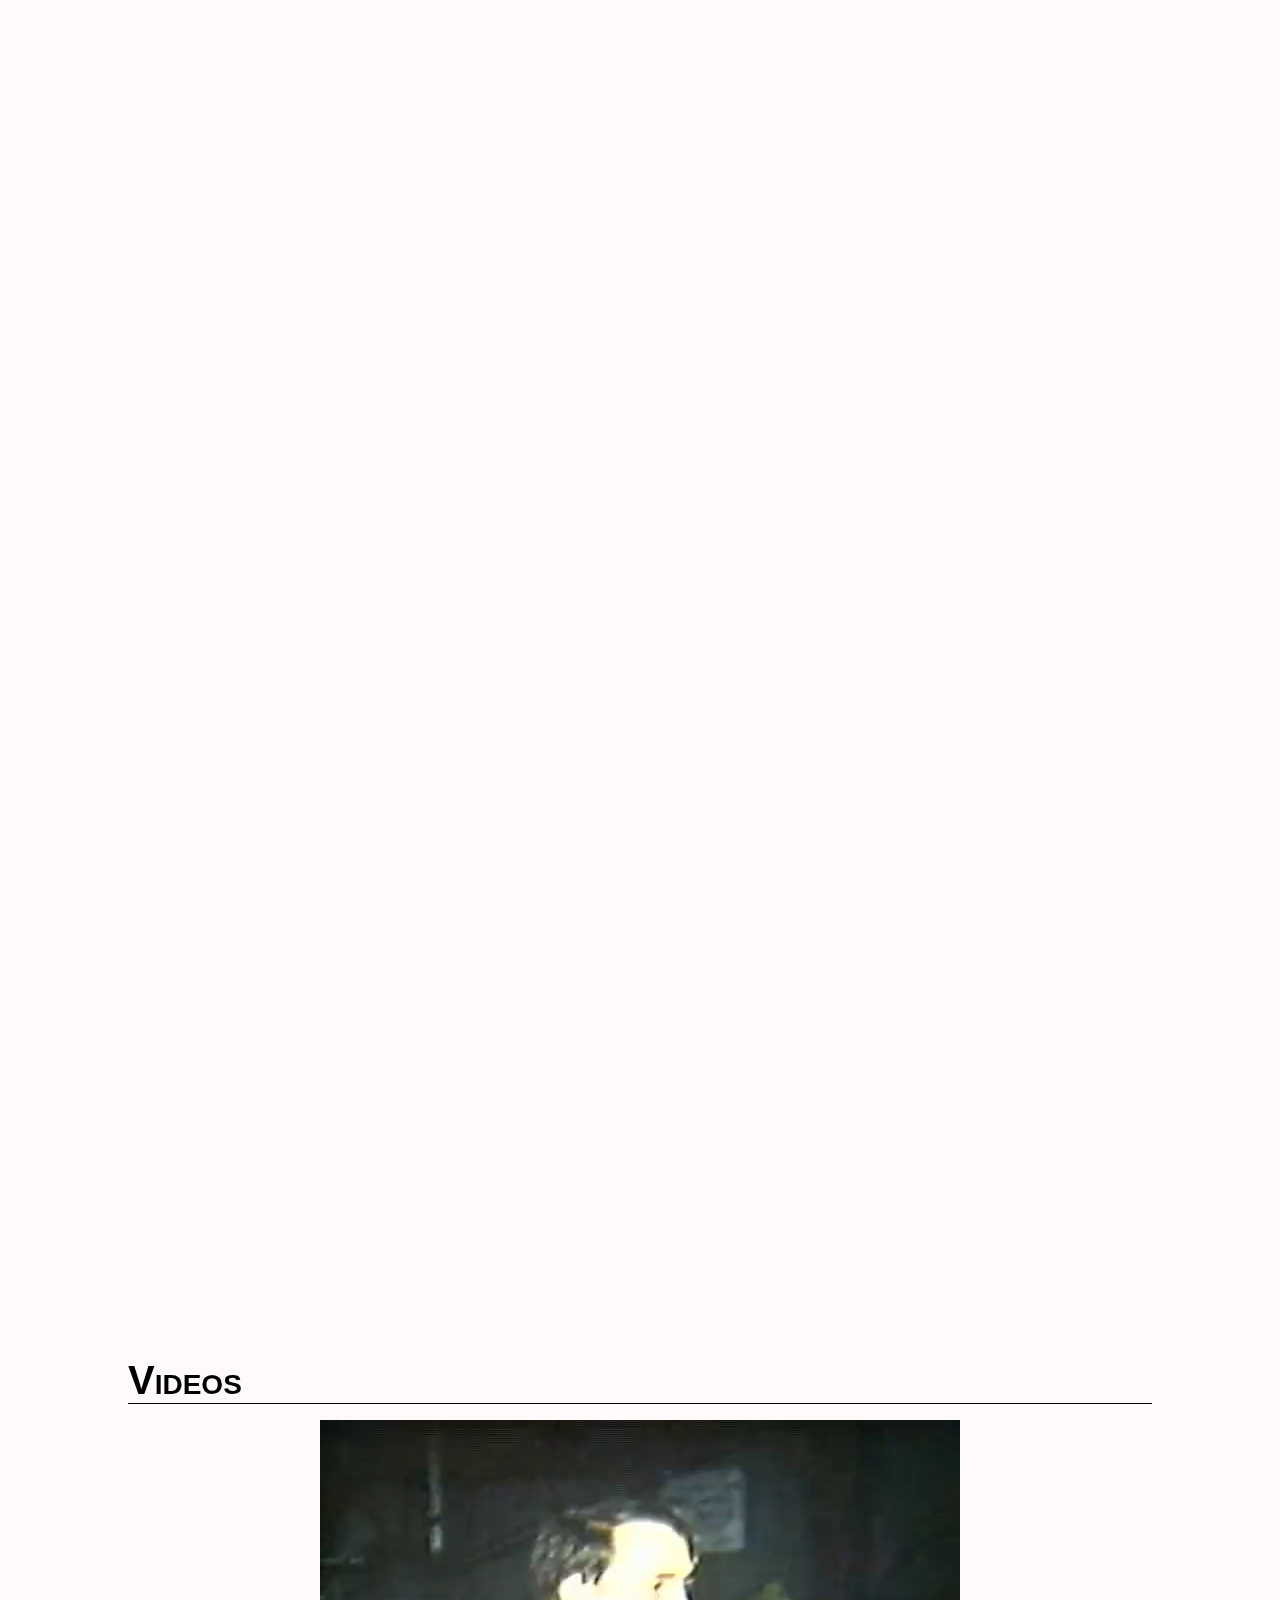
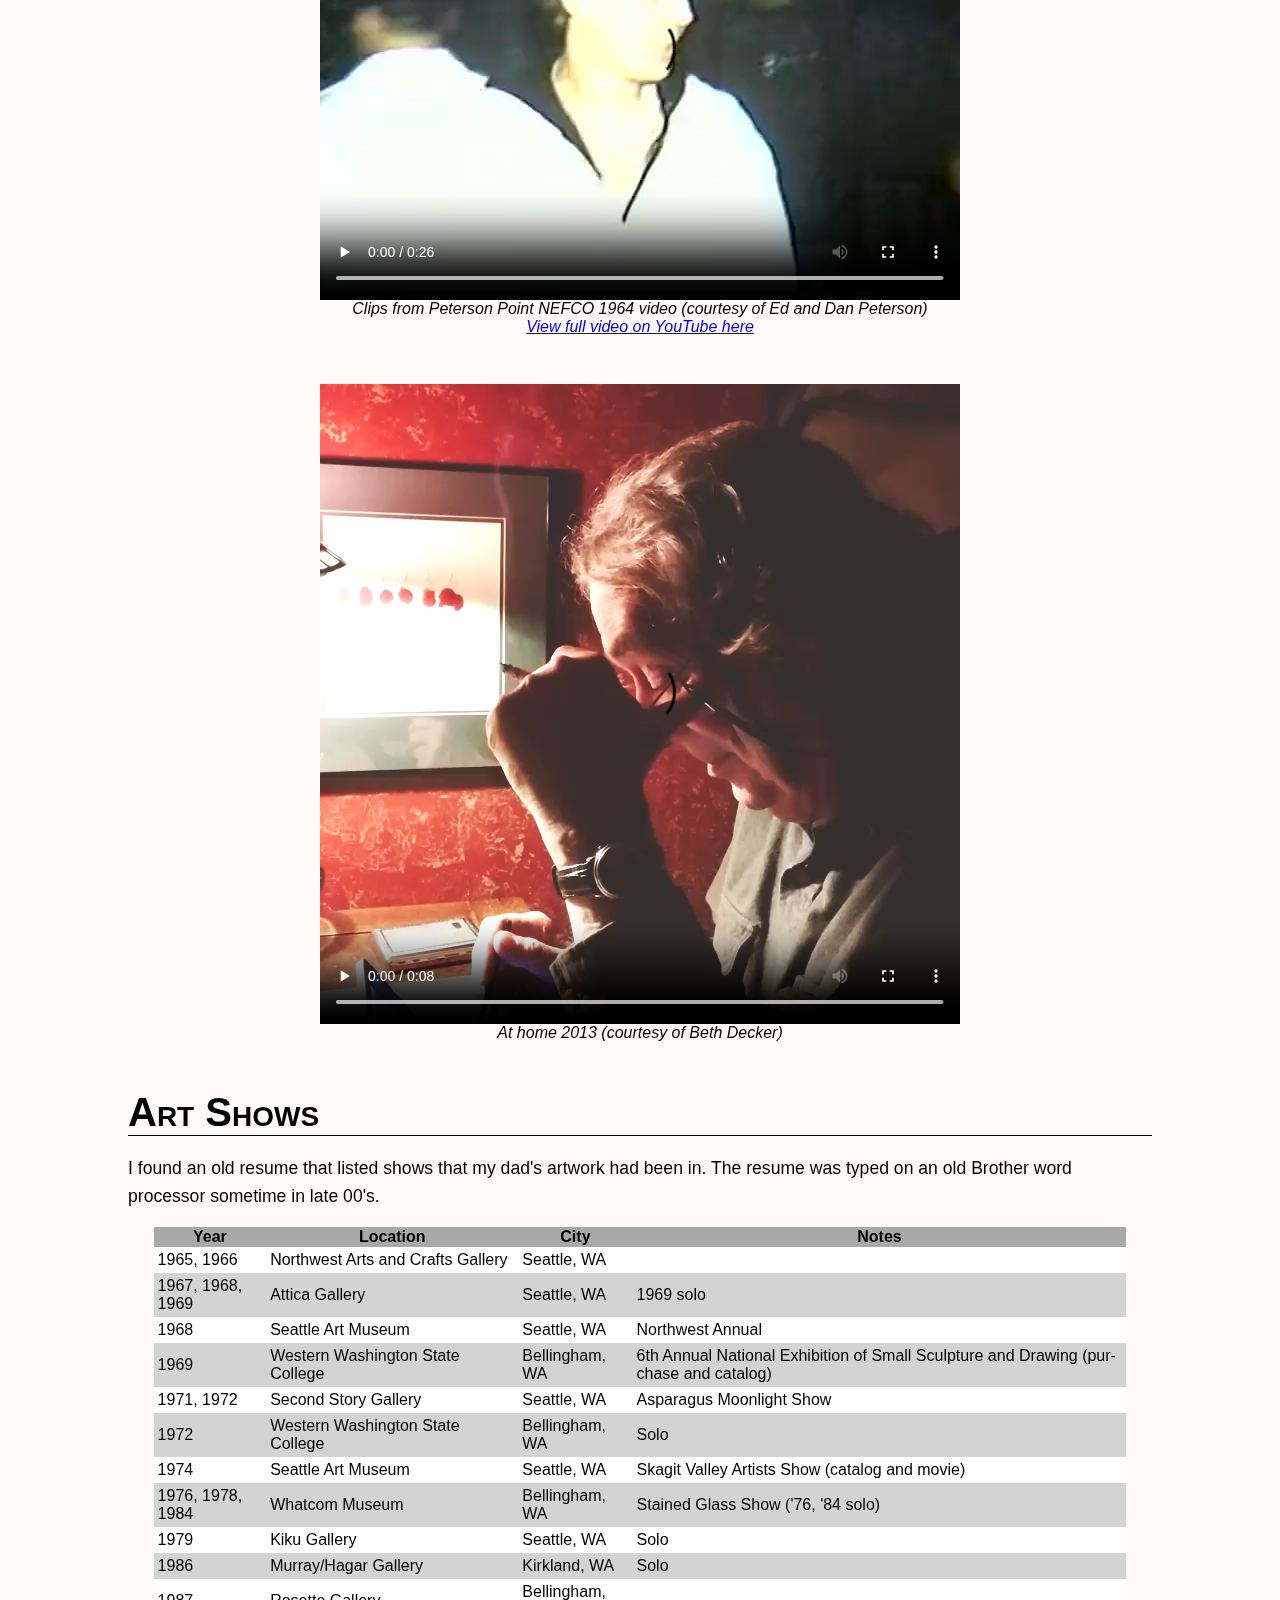
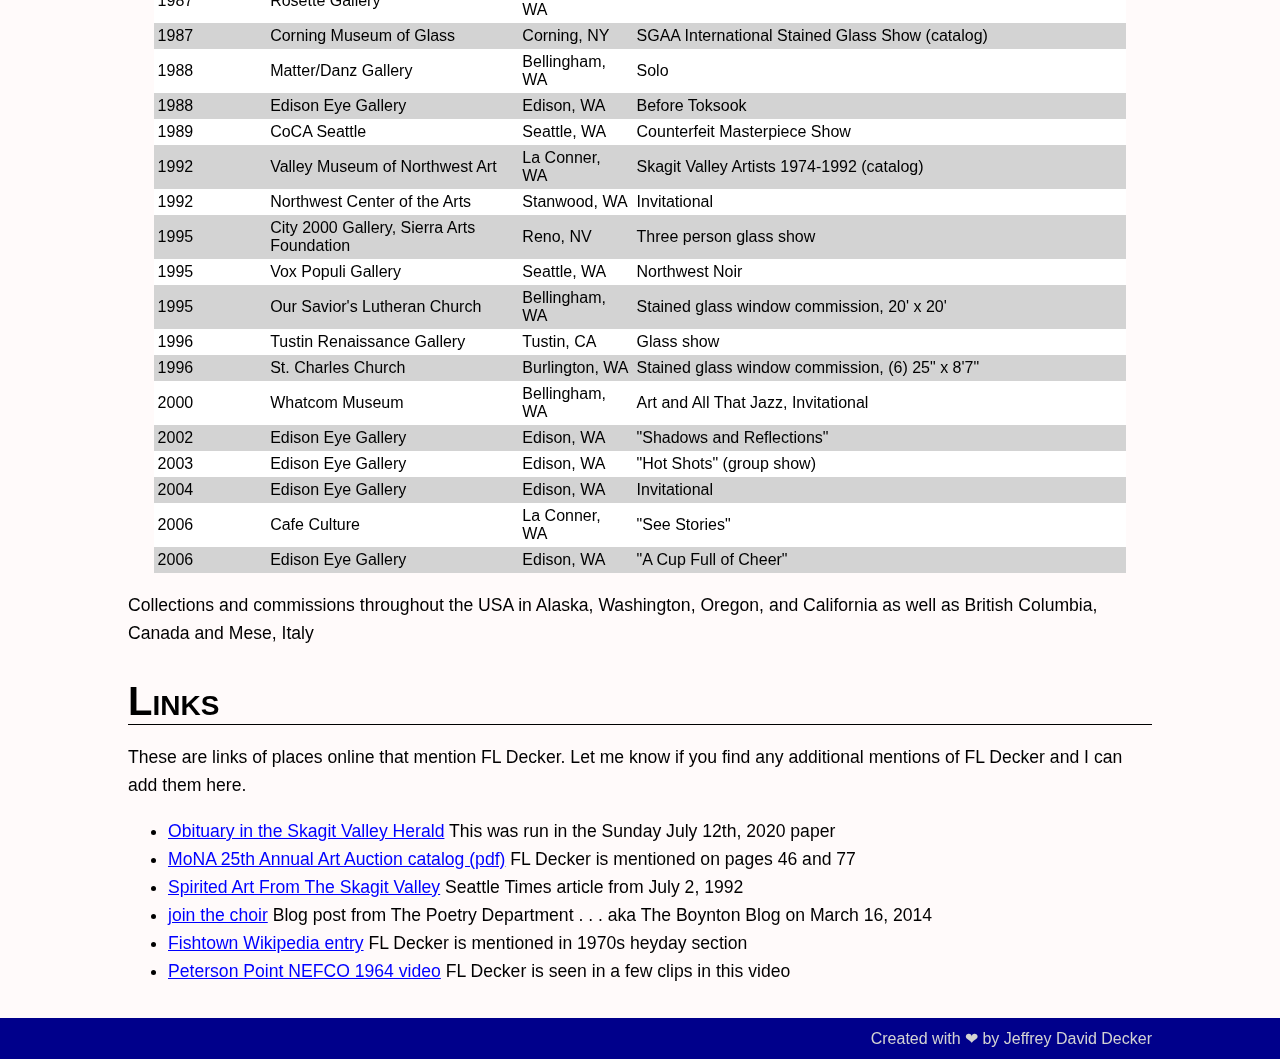
==== commit 3251da3c: "Updated email address" ====
--- a/index.html
+++ b/index.html
@@ -27,7 +27,7 @@
                     <figcaption>Photo by Steve Johnsen 1972/1973</figcaption>
                 </figure>
                 <p>Hello,</p>
-                <p>This is a website for my father, FL Decker, who passed away June 27, 2020. Please feel free to contact me at <a href="mailto:jeffrey@fldecker.com">jeffrey@fldecker.com</a> if you have any artwork, photos, or stories to share.</p>
+                <p>This is a website for my father, FL Decker, who passed away June 27, 2020. Please feel free to contact me at <a href="mailto:jeffrey@jddecker.com">jeffrey@jddecker.com</a> if you have any artwork, photos, or stories to share.</p>
                 <p>Thank you,</p>
                 <p>Jeffrey</p>
 
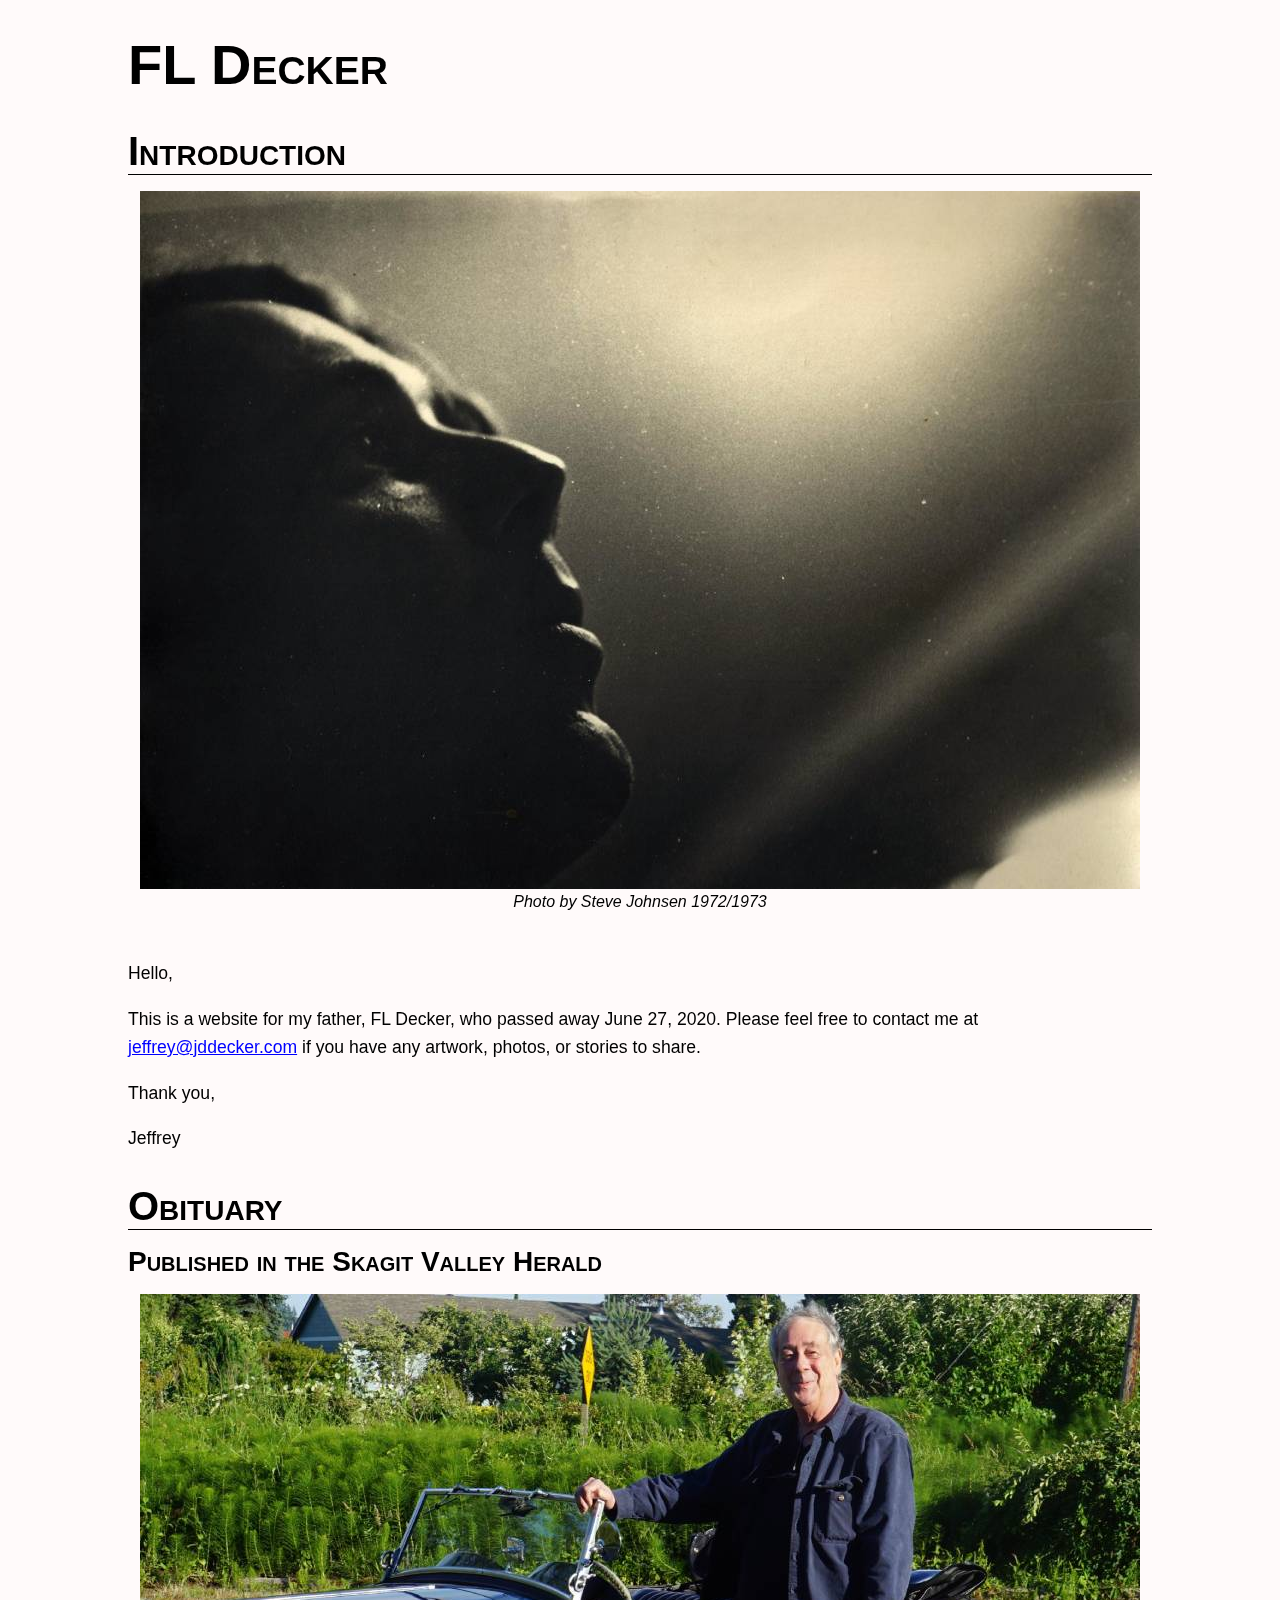
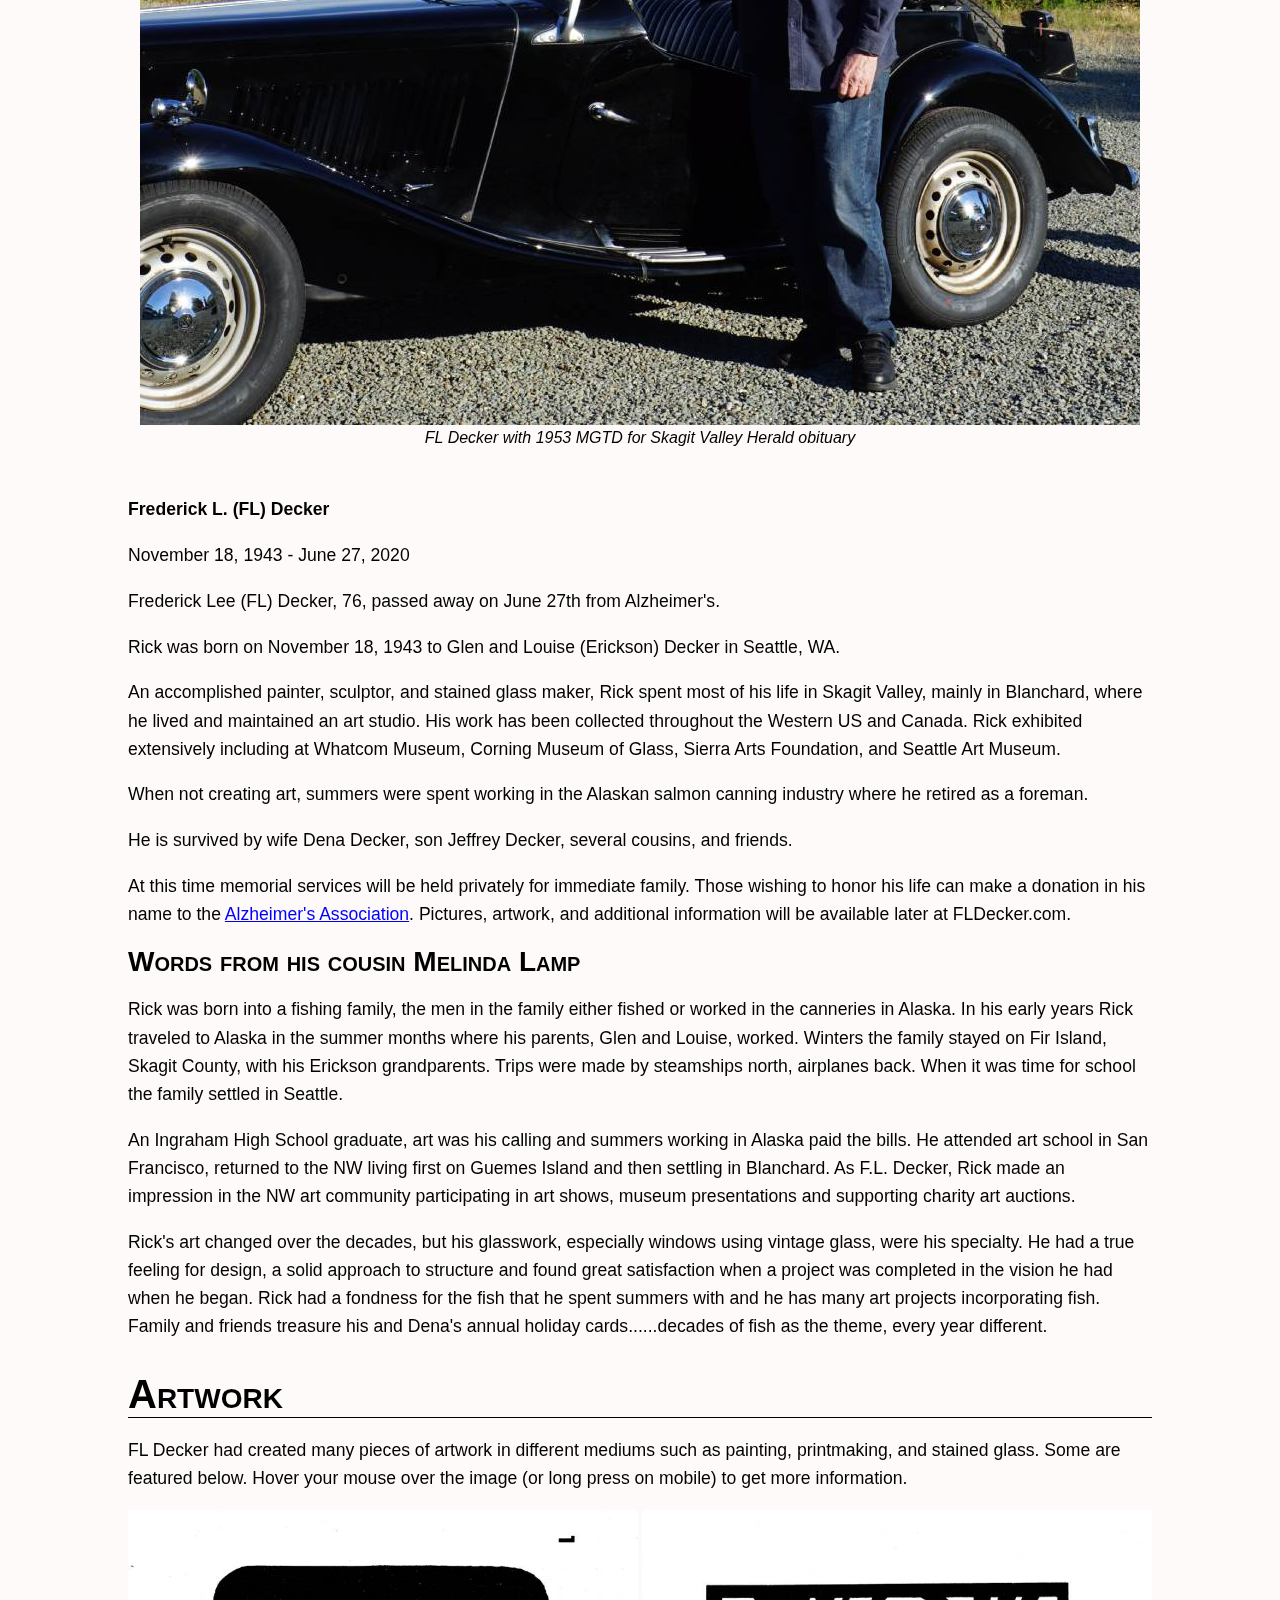
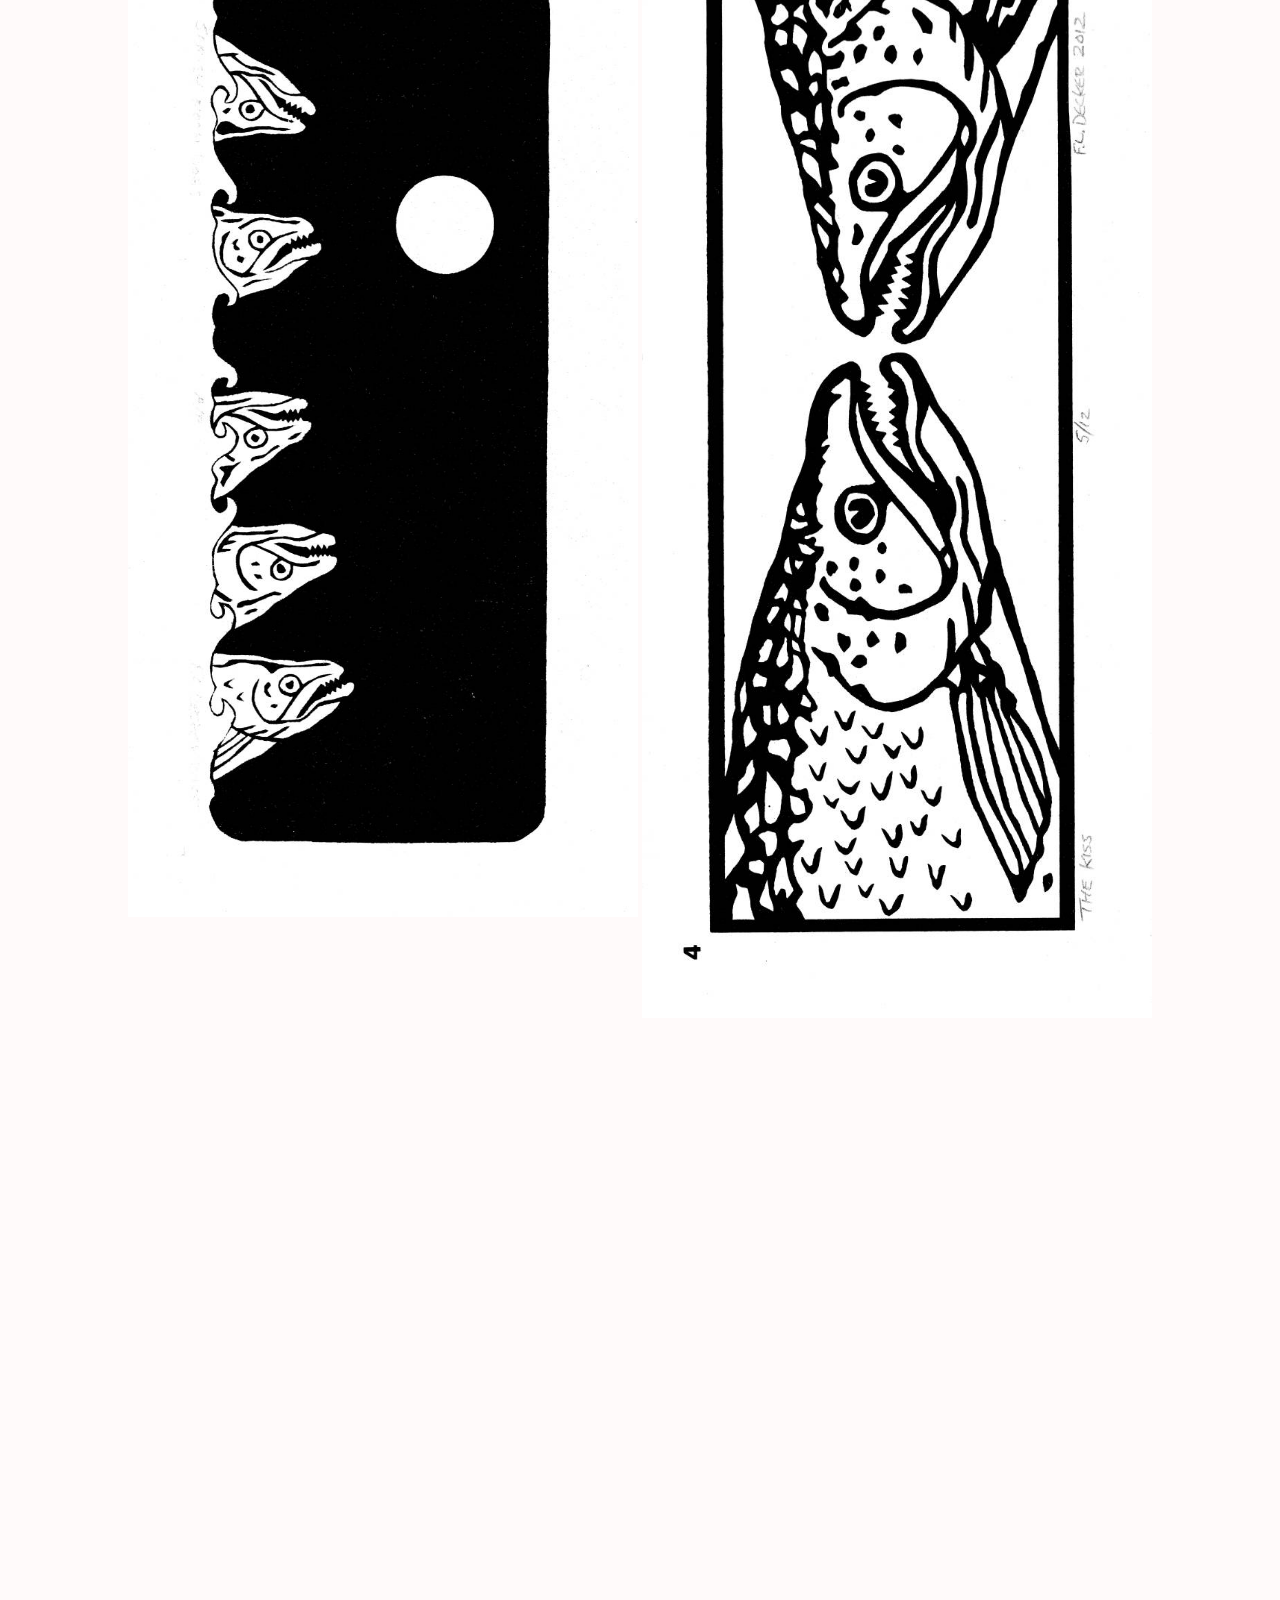
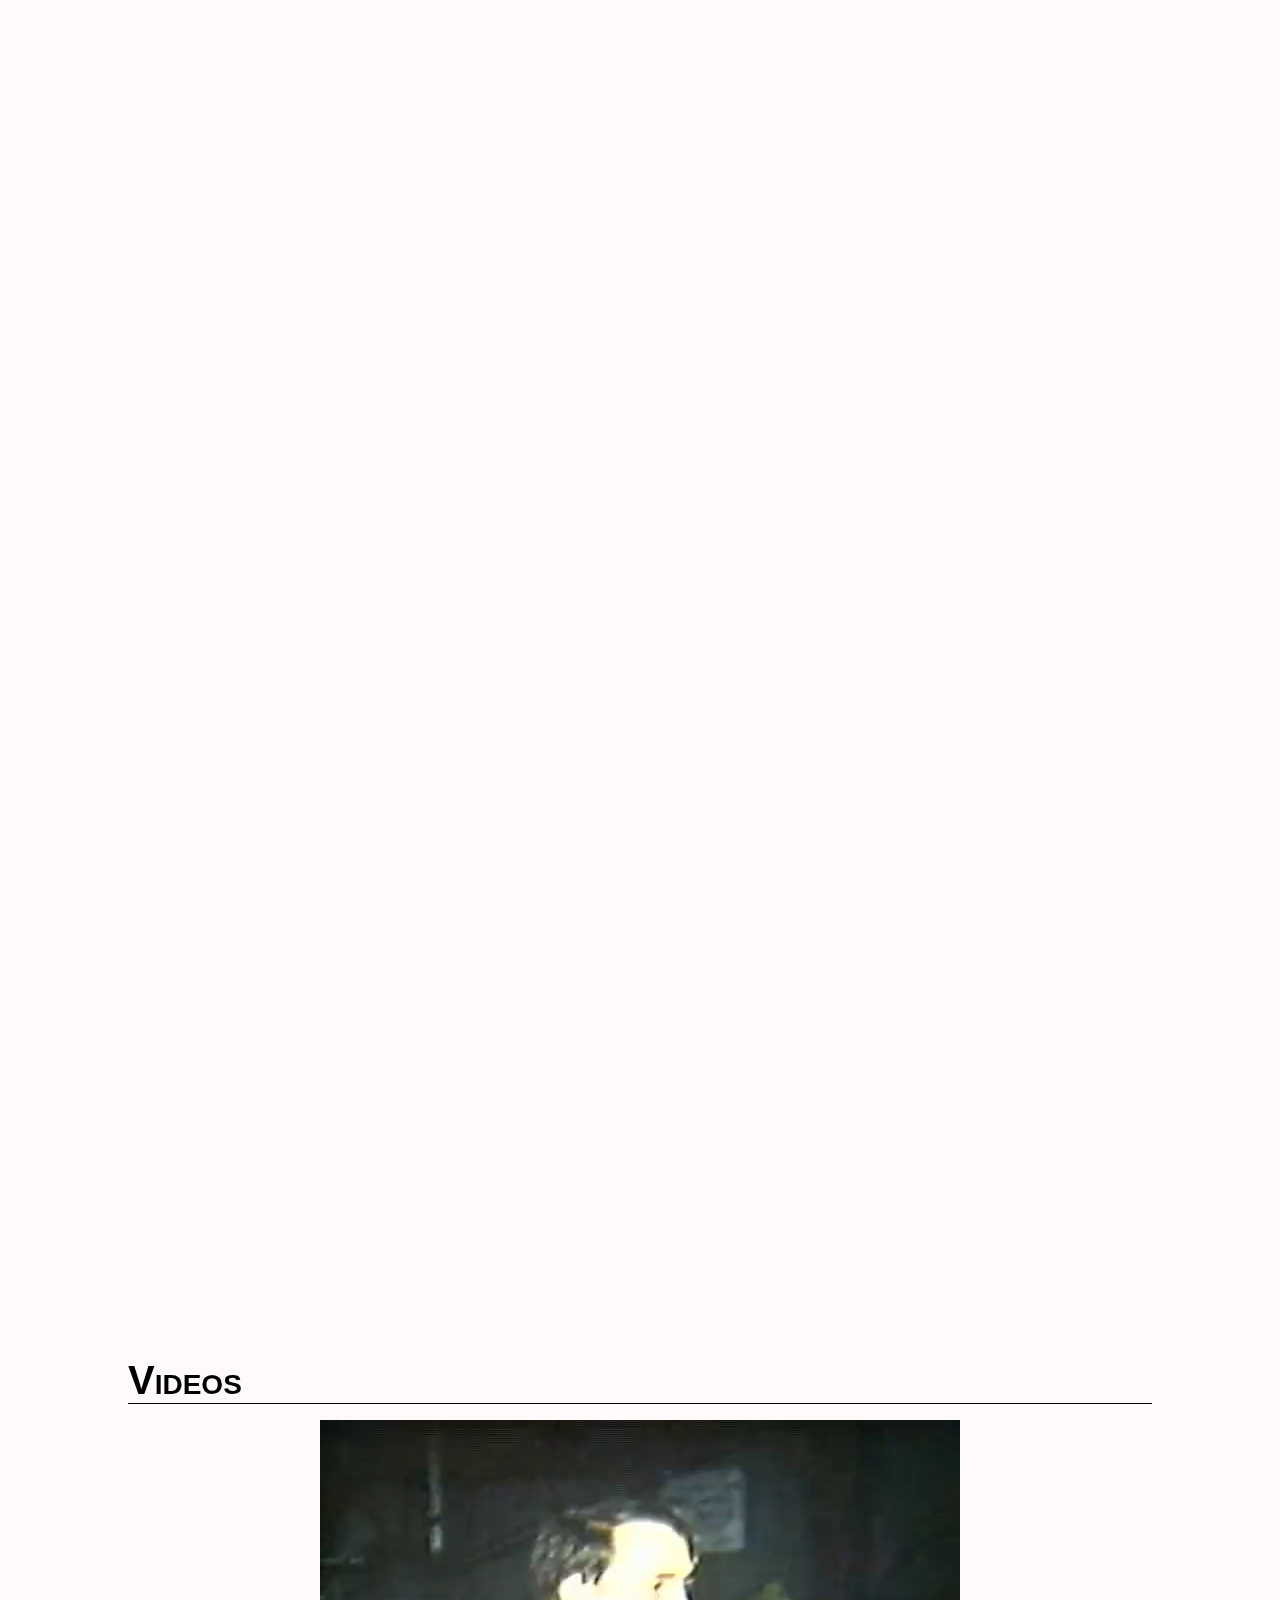
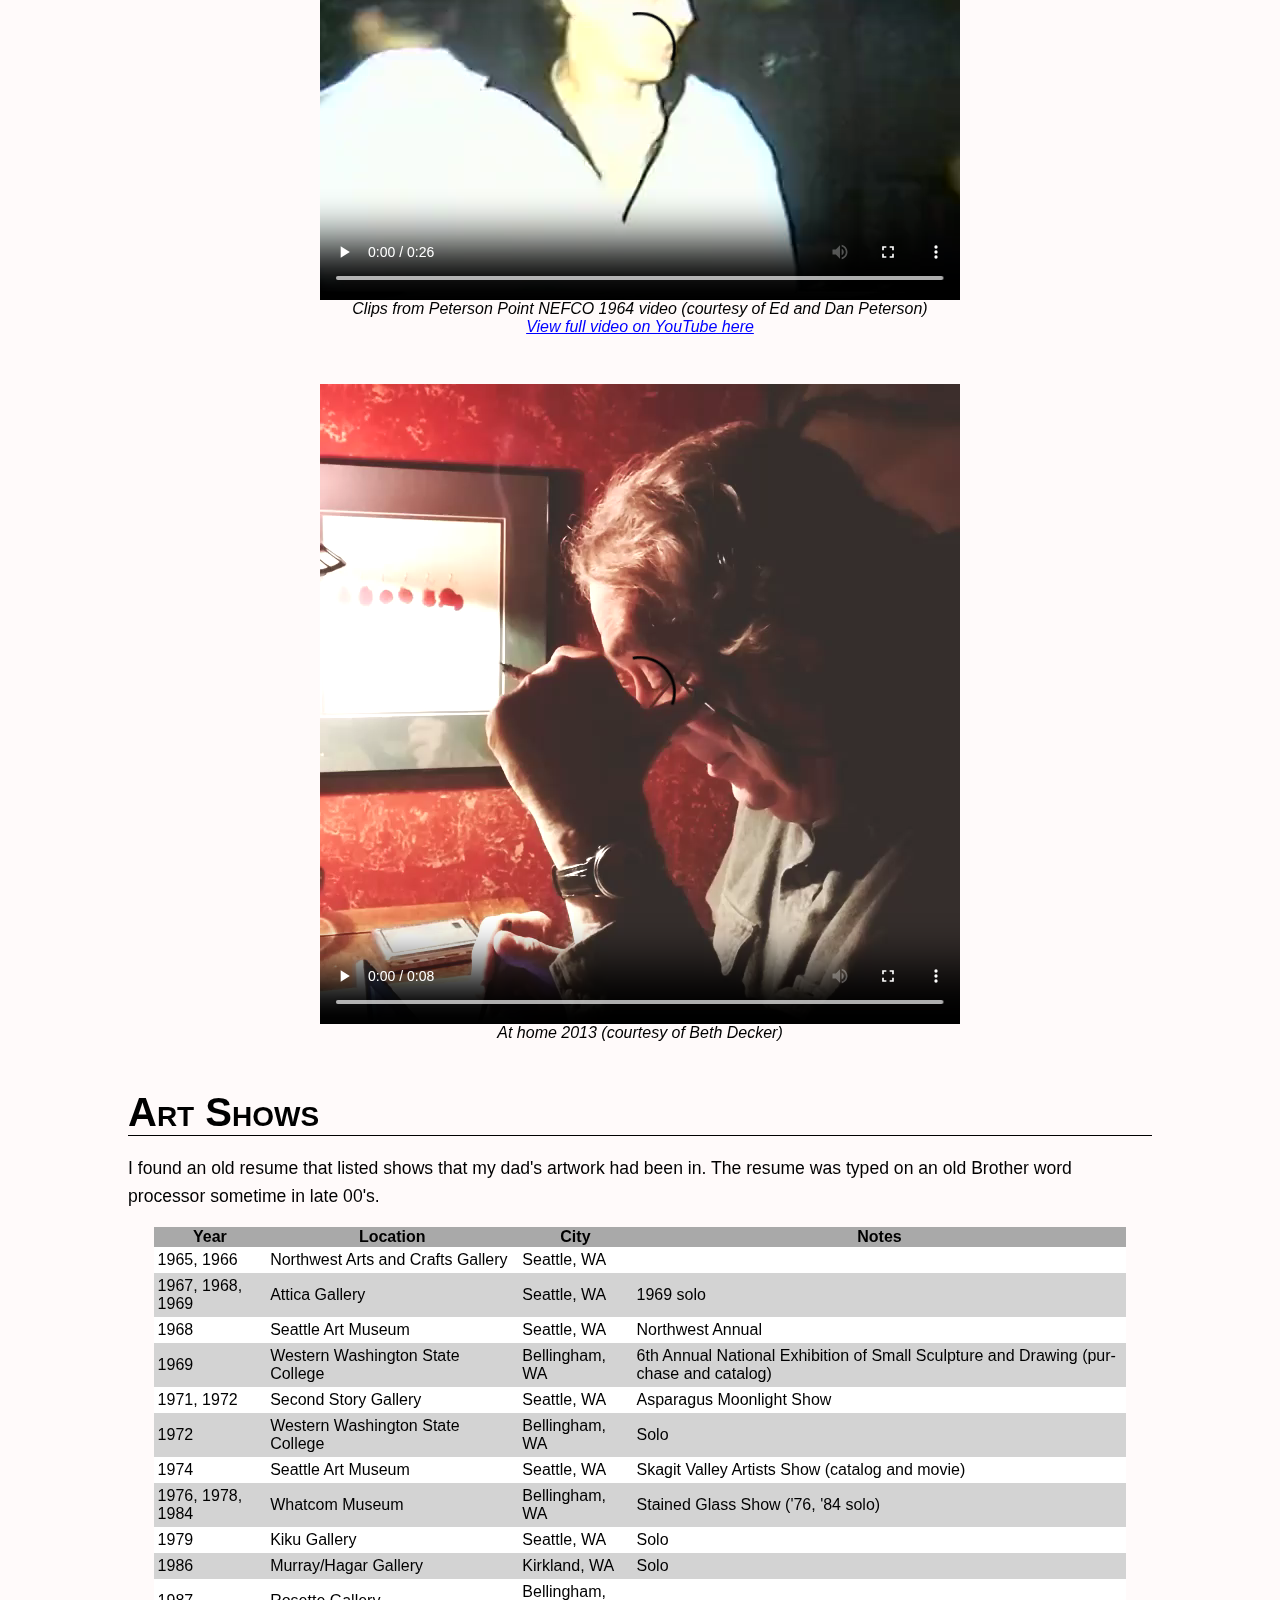
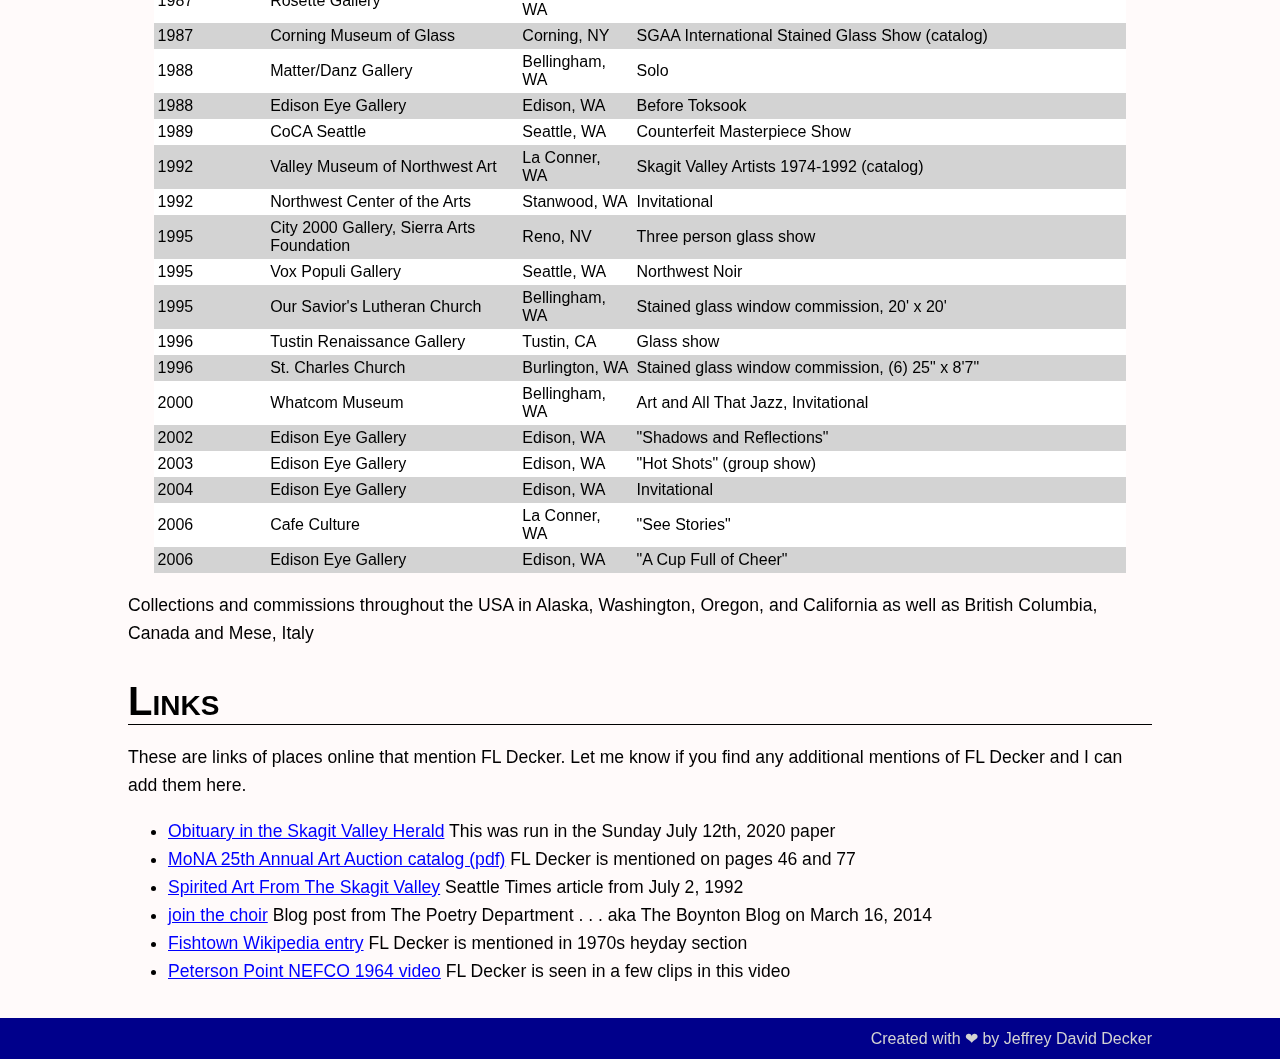
==== commit abb1434c: "Cleanup" ====
--- a/index.html
+++ b/index.html
@@ -3,15 +3,16 @@
     <head>
         <title>FL Decker</title>
         <meta charset="utf-8">
-        <link rel="icon" type="image/x-icon" herf="/favicon.ico">
-        <link rel="stylesheet" href="/style.css">
         <meta name="viewport" content="width=device-width, initial-scale=1">
-        <meta name="description" content="FL Decker (November 18, 1943 - June 27, 2020) was an accomplished painter, sculptor, and stained glass maker from Skagit Valley">
+        <link rel="icon" herf="favicon.ico">
+        <link rel="stylesheet" href="main.css">
+        <meta name="description" content="FL Decker was an accomplished painter, sculptor, and stained glass maker from Skagit Valley">
         <meta name="keywords" content="FL Decker, F.L. Decker, Frederick L Decker, Frederick Lee Decker, Rick Decker">
         <meta name="author" content="Jeffrey David Decker">
+        <!-- social tags -->
         <meta property="og:image" content="https://www.fldecker.com/fldecker%20photo%20by%20steve%20johnsen%201972%20or%201973.jpg">
         <meta property="og:title" content="FL Decker">
-        <meta property="og:description" content="FL Decker (November 18, 1943 - June 27, 2020) was an accomplished painter, sculptor, and stained glass maker from Skagit Valley">
+        <meta property="og:description" content="FL Decker was an accomplished painter, sculptor, and stained glass maker from Skagit Valley">
         <meta property="og:url" content="https://www.fldecker.com">
         <meta property="og:type" content="profile">
     </head>
@@ -23,7 +24,7 @@
             <main>
                 <h2 id="introduction">Introduction</h2>
                 <figure>
-                    <img src="/fldecker%20photo%20by%20steve%20johnsen%201972%20or%201973.jpg" width="1000" height="698" title="Photo by Steve Johnsen 1972/1973" alt="FL Decker staring to the upper right in a grainy sepia toned photograph">
+                    <img src="fldecker%20photo%20by%20steve%20johnsen%201972%20or%201973.jpg" width="1000" height="698" title="Photo by Steve Johnsen 1972/1973" alt="FL Decker staring to the upper right in a grainy sepia toned photograph">
                     <figcaption>Photo by Steve Johnsen 1972/1973</figcaption>
                 </figure>
                 <p>Hello,</p>
@@ -34,7 +35,7 @@
                 <h2 id="obituary">Obituary</h2>
                 <h3>Published in the Skagit Valley Herald</h3>
                 <figure>
-                    <img src="/fldecker%201953mgtd%20obituary%20photo.jpg" width="1000" height="731" title="FL Decker with 1953 MGTD for Skagit Valley Herald obituary" alt="FL Decker standing next to his 1953 MGTD in a gravel parking lot">
+                    <img src="fldecker%201953mgtd%20obituary%20photo.jpg" width="1000" height="731" title="FL Decker with 1953 MGTD for Skagit Valley Herald obituary" alt="FL Decker standing next to his 1953 MGTD in a gravel parking lot">
                     <figcaption>FL Decker with 1953 MGTD for Skagit Valley Herald obituary</figcaption>
                 </figure>
                 <p><strong>Frederick L. (FL) Decker</strong></p>
@@ -54,37 +55,37 @@
                 <h2 id="artwork">Artwork</h2>
                 <p>FL Decker had created many pieces of artwork in different mediums such as painting, printmaking, and stained glass. Some are featured below. Hover your mouse over the image (or long press on mobile) to get more information.</p>
                 <div class="image-grid">
-                    <img src="/artwork/1.%20Samish%20Moon%20Dogs.jpg" width="741" height="1464" title="&quot;Samish Moon Dogs&quot; edition of 12, matted and framed 8&quot; x 13&quot;" alt="Black and white print with 5 salmon heads looking at a moon" loading="lazy">
-                    <img src="/artwork/2.%20Skagit%20Bay%20Romeo.jpg" width="860" height="1098" title="&quot;Skagit Bay Romeo&quot; edition of 12, matted and framed 11½&quot; x 9½&quot;" alt="Black and white print with a salmon that has it's head out of the water looking at a moon" loading="lazy">
-                    <img src="/artwork/3.%20Samish%20Dog%20Duet.jpg" width="857" height="1098" title="&quot;Samish Dog Duet&quot; edition of 8, matted and framed 8½&quot; x 11&quot;" alt="Black and white print with two salmon with just their heads out of the water looking at the moon" loading="lazy">
-                    <img src="/artwork/4.%20The%20Kiss.jpg" width="683" height="1485" title="&quot;The Kiss&quot; edition of 8, matted and framed 8&quot; x 13&quot;" alt="Black and white print with two salmon facing each other very close" loading="lazy">
-                    <img src="/artwork/5.%20On%20The%20Way%20Home.jpg" width="1070" height="1596" title="&quot;On The Way Home&quot; stained, beveled, etched glass, brass came. Frame: maple with inlays. Size: 27½&quot;h x 18½&quot;w" alt="Photograph of a stained glass window featuring two salmon in it" loading="lazy">
-                    <img src="/artwork/6.%20Samish%20Moon%20Dogs.jpg" width="1000" height="735" title="&quot;Samish Moon Dogs&quot; stained, beveled, etched glass, brass came. Frame: oak with inlays. Size: 22½&quot;h x 30½&quot;w" alt="Photograph of a stained glass window with 5 salmon heads looking at a moon" loading="lazy">
+                    <img src="artwork/1.%20Samish%20Moon%20Dogs.jpg" width="741" height="1464" title="&quot;Samish Moon Dogs&quot; edition of 12, matted and framed 8&quot; x 13&quot;" alt="Black and white print with 5 salmon heads looking at a moon" loading="lazy">
+                    <img src="artwork/2.%20Skagit%20Bay%20Romeo.jpg" width="860" height="1098" title="&quot;Skagit Bay Romeo&quot; edition of 12, matted and framed 11½&quot; x 9½&quot;" alt="Black and white print with a salmon that has it's head out of the water looking at a moon" loading="lazy">
+                    <img src="artwork/3.%20Samish%20Dog%20Duet.jpg" width="857" height="1098" title="&quot;Samish Dog Duet&quot; edition of 8, matted and framed 8½&quot; x 11&quot;" alt="Black and white print with two salmon with just their heads out of the water looking at the moon" loading="lazy">
+                    <img src="artwork/4.%20The%20Kiss.jpg" width="683" height="1485" title="&quot;The Kiss&quot; edition of 8, matted and framed 8&quot; x 13&quot;" alt="Black and white print with two salmon facing each other very close" loading="lazy">
+                    <img src="artwork/5.%20On%20The%20Way%20Home.jpg" width="1070" height="1596" title="&quot;On The Way Home&quot; stained, beveled, etched glass, brass came. Frame: maple with inlays. Size: 27½&quot;h x 18½&quot;w" alt="Photograph of a stained glass window featuring two salmon in it" loading="lazy">
+                    <img src="artwork/6.%20Samish%20Moon%20Dogs.jpg" width="1000" height="735" title="&quot;Samish Moon Dogs&quot; stained, beveled, etched glass, brass came. Frame: oak with inlays. Size: 22½&quot;h x 30½&quot;w" alt="Photograph of a stained glass window with 5 salmon heads looking at a moon" loading="lazy">
                 </div>
 
                 <h2 id="photos">Photos</h2>
                 <div class="image-grid">
-                    <img src="/photos/guemes%20in%20his%2020s.jpg" width="1000" height="1356" title="Guemes Island in his 20's" alt="FL Decker walking along the beach aged in his early 20's" loading="lazy">
-                    <img src="/photos/rick%20and%20dena%20anchor.jpg" width="1000" height="888" title="Sitting on large anchor in Astoria, OR with Dena" alt="FL Decker sitting on a large anchor with Dena Decker" loading="lazy">
-                    <img src="/photos/carrying%20me.jpg" width="1000" height="1500" title="Carrying me as a child" alt="FL Decker carrying me as a young child piggy back style" loading="lazy">
-                    <img src="/photos/family%20portrait.jpg" width="1000" height="783" title="Family portrait in his studio office" alt="FL Decker sitting next to Dena Decker with me sitting on his lap as a young child" loading="lazy">
-                    <img src="/photos/red%20glasses.jpg" width="1000" height="667" title="Being silly with red glasses" alt="FL Decker wearing paper red goggles facing the camera while I'm holding his head" loading="lazy">
-                    <img src="/photos/hat%201995.jpg" width="1000" height="1196" title="Wearing a hat in 1995" alt="FL Decker wearing a hat with artwork behind him in a scanned Polaroid picture" loading="lazy">
-                    <img src="/photos/holding%20mama%20kitty%201995.jpg" width="1000" height="1025" title="Holding Mama Kitty in 1995" alt="FL Decker holding a tabby cat. The cat is wearing a hat with raindeer antlers." loading="lazy">
-                    <img src="/photos/on%20the%20phone.jpg" width="1000" height="667" title="On the phone at work" alt="FL Decker in an office with a phone to his ear, a cigarette in his hand, and an excited expression" loading="lazy">
-                    <img src="/photos/working%20in%20petersburg%201999.jpg" width="1000" height="685" title="Working in Petersburg, AK 1999" alt="FL Decker wearing a hat and reading a newspaper in a machine shop" loading="lazy">
-                    <img src="/photos/all%20british%20field%20meet%202005.jpg" width="1000" height="750" title="At the All British Field Meet in Vancouver, BC 2005" alt="FL Decker looking at an older Mini Cooper car parked in grass" loading="lazy">
-                    <img src="/photos/driving.jpg" width="1000" height="750" title="While driving with photo taken from the passenger side" alt="FL Decker driving a vehicle with sunglasses on" loading="lazy">
-                    <img src="/photos/blood%20mary%202011.jpg" width="1000" height="1333" title="Drinking a bloody mary in 2011" alt="FL Decker is about a take a sip of a bloody mary drink" loading="lazy">
-                    <img src="/photos/wedding%20reception%202017.jpg" width="1000" height="667" title="At my wedding reception 2017" alt="FL Decker and Dena Decker slow dancing" loading="lazy">
-                    <img src="/photos/skagit%20valley%20casino%20car%20show%202019.jpg" width="1000" height="750" title="Skagit Valley Casino car show in 2019" alt="FL Decker sitting in a camping chair next to his MGTD that is parked in the grass" loading="lazy">
-                    <img src="/photos/with%20mgtd%202.jpg" width="1000" height="750" title="Picture with his 1953 MGTD" alt="FL Decker standing next to his MGTD in a parking lot" loading="lazy">
+                    <img src="photos/guemes%20in%20his%2020s.jpg" width="1000" height="1356" title="Guemes Island in his 20's" alt="FL Decker walking along the beach aged in his early 20's" loading="lazy">
+                    <img src="photos/rick%20and%20dena%20anchor.jpg" width="1000" height="888" title="Sitting on large anchor in Astoria, OR with Dena" alt="FL Decker sitting on a large anchor with Dena Decker" loading="lazy">
+                    <img src="photos/carrying%20me.jpg" width="1000" height="1500" title="Carrying me as a child" alt="FL Decker carrying me as a young child piggy back style" loading="lazy">
+                    <img src="photos/family%20portrait.jpg" width="1000" height="783" title="Family portrait in his studio office" alt="FL Decker sitting next to Dena Decker with me sitting on his lap as a young child" loading="lazy">
+                    <img src="photos/red%20glasses.jpg" width="1000" height="667" title="Being silly with red glasses" alt="FL Decker wearing paper red goggles facing the camera while I'm holding his head" loading="lazy">
+                    <img src="photos/hat%201995.jpg" width="1000" height="1196" title="Wearing a hat in 1995" alt="FL Decker wearing a hat with artwork behind him in a scanned Polaroid picture" loading="lazy">
+                    <img src="photos/holding%20mama%20kitty%201995.jpg" width="1000" height="1025" title="Holding Mama Kitty in 1995" alt="FL Decker holding a tabby cat. The cat is wearing a hat with raindeer antlers." loading="lazy">
+                    <img src="photos/on%20the%20phone.jpg" width="1000" height="667" title="On the phone at work" alt="FL Decker in an office with a phone to his ear, a cigarette in his hand, and an excited expression" loading="lazy">
+                    <img src="photos/working%20in%20petersburg%201999.jpg" width="1000" height="685" title="Working in Petersburg, AK 1999" alt="FL Decker wearing a hat and reading a newspaper in a machine shop" loading="lazy">
+                    <img src="photos/all%20british%20field%20meet%202005.jpg" width="1000" height="750" title="At the All British Field Meet in Vancouver, BC 2005" alt="FL Decker looking at an older Mini Cooper car parked in grass" loading="lazy">
+                    <img src="photos/driving.jpg" width="1000" height="750" title="While driving with photo taken from the passenger side" alt="FL Decker driving a vehicle with sunglasses on" loading="lazy">
+                    <img src="photos/blood%20mary%202011.jpg" width="1000" height="1333" title="Drinking a bloody mary in 2011" alt="FL Decker is about a take a sip of a bloody mary drink" loading="lazy">
+                    <img src="photos/wedding%20reception%202017.jpg" width="1000" height="667" title="At my wedding reception 2017" alt="FL Decker and Dena Decker slow dancing" loading="lazy">
+                    <img src="photos/skagit%20valley%20casino%20car%20show%202019.jpg" width="1000" height="750" title="Skagit Valley Casino car show in 2019" alt="FL Decker sitting in a camping chair next to his MGTD that is parked in the grass" loading="lazy">
+                    <img src="photos/with%20mgtd%202.jpg" width="1000" height="750" title="Picture with his 1953 MGTD" alt="FL Decker standing next to his MGTD in a parking lot" loading="lazy">
                 </div>
 
                 <h2 id="videos">Videos</h2>
                 <figure>
                     <video width="640" height="480" controls preload="metadata">
-                        <source src="/videos/peterson%20point%20nefco%201964%20fldecker%20clip.mp4" type="video/mp4">
+                        <source src="videos/peterson%20point%20nefco%201964%20fldecker%20clip.mp4" type="video/mp4">
                         <p>Sorry, your browser doesn't support embedded videos. <a href="/videos/peterson%20point%20nefco%201964%20fldecker%20clip.mp4">You can download the video here.</a></p>
                     </video>
                     <figcaption>Clips from Peterson Point NEFCO 1964 video (courtesy of Ed and Dan Peterson)<br><a href="https://www.youtube.com/watch?v=AKhd-8SLKMs">View full video on YouTube here</a></figcaption>
@@ -92,7 +93,7 @@
 
                 <figure>
                     <video width="640" height="640" controls preload="metadata">
-                        <source src="/videos/fldecker%20at%20home%202013.mp4" type="video/mp4">
+                        <source src="videos/fldecker%20at%20home%202013.mp4" type="video/mp4">
                         <p>Sorry, your browser doesn't support embedded videos. <a href="/videos/fldecker%20at%20home%202013.mp4">You can download the video here.</a></p>
                     </video>
                     <figcaption>At home 2013 (courtesy of Beth Decker)</figcaption>
--- a/main.css
+++ b/main.css
@@ -0,0 +1,143 @@
+body {
+    /* system font */
+    font-family: -apple-system, BlinkMacSystemFont, "Segoe UI", Helvetica, Arial, sans-serif, "Apple Color Emoji", "Segoe UI Emoji";
+    font-size: 1.1rem;
+    color: black;
+    background-color: snow;
+    margin: 0;
+    border: 0;
+    padding: 0;
+}
+
+/* layout */
+header, main, footer {
+    width: 90%;
+    max-width: 1024px;
+    margin: auto;
+    display: block; /* fix for ie11 */
+}
+
+.main, .footer {
+    width: 100%;
+    margin: auto;
+}
+
+.footer {
+    margin-top: 2rem;
+    padding-top: 0.5rem;
+    padding-bottom: 0.5rem;
+    background-color: darkblue;
+    color: lightgray;
+    font-size: 1rem;
+}
+
+.footer p {
+    text-align: right;
+    margin: auto;
+}
+
+/* headings */
+h1, h2, h3 {
+    margin-top: 2rem;
+    margin-bottom: 0rem;
+    font-variant: small-caps;
+}
+
+h1 {
+    font-size: 3.5rem;
+}
+
+h2 {
+    font-size: 2.5rem;
+    border-bottom: 1px solid black;
+}
+
+h3 {
+    font-size: 1.75rem;
+    margin-top: 1rem;
+}
+
+a {
+    color: blue;
+    text-decoration: underline;
+}
+
+p, ul {
+    line-height: 1.6;
+}
+
+table {
+    margin-left: auto;
+    margin-right: auto;
+    border-spacing: 0;
+    width: 95%;
+    font-size: 1rem;
+}
+
+thead > tr {
+    background: darkgray;
+}
+
+tbody > tr:nth-child(odd) {
+    background: white;
+}
+
+tbody > tr:nth-child(even) {
+    background: lightgray;
+}
+
+td {
+    padding: 4px;
+    hyphens: auto;
+}
+
+/* image grid */
+.image-grid {
+    margin-top: 1rem;
+    line-height: 0px;
+    column-count: 2;
+    column-gap: 4px;
+}
+
+.image-grid > img {
+    width: 100%;
+    height: auto;
+    margin-bottom: 4px;
+}
+
+/* figure */
+figure {
+    text-align: center;
+    font-size: 1rem;
+    font-style: italic;
+    margin-left: auto;
+    margin-right: auto;
+    margin-bottom: 3rem;
+}
+
+figure img {
+    max-width: 100%;
+    height: auto;
+}
+
+figure video {
+    max-width: 90%;
+    height: auto;
+    display: block;
+    margin-left: auto;
+    margin-right: auto;
+    margin-top: 1rem;
+}
+
+/* media queries */
+@media screen and (max-width: 425px) {
+    .image-grid {
+        column-count: 1;
+    }
+}
+
+@media screen and (max-width: 375px) {
+    table {
+        font-size: 0.8rem;
+    }
+}
